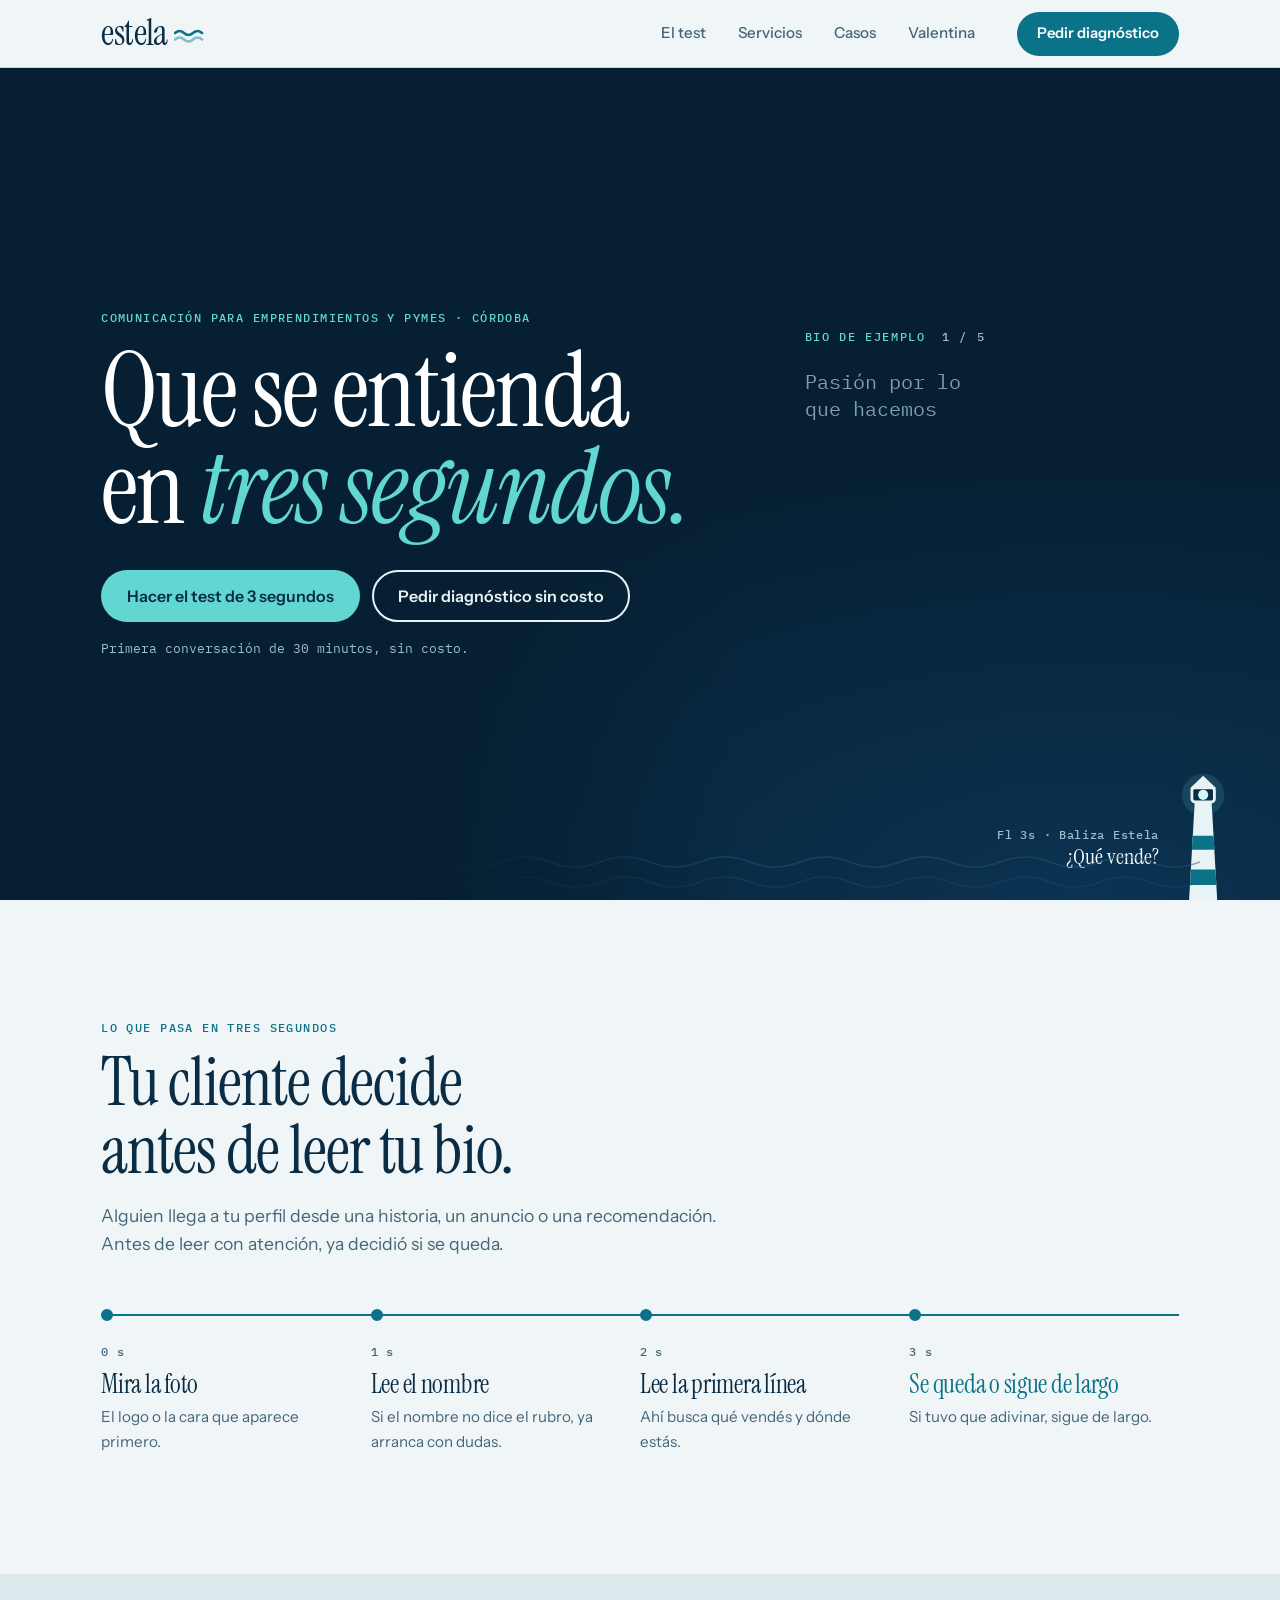
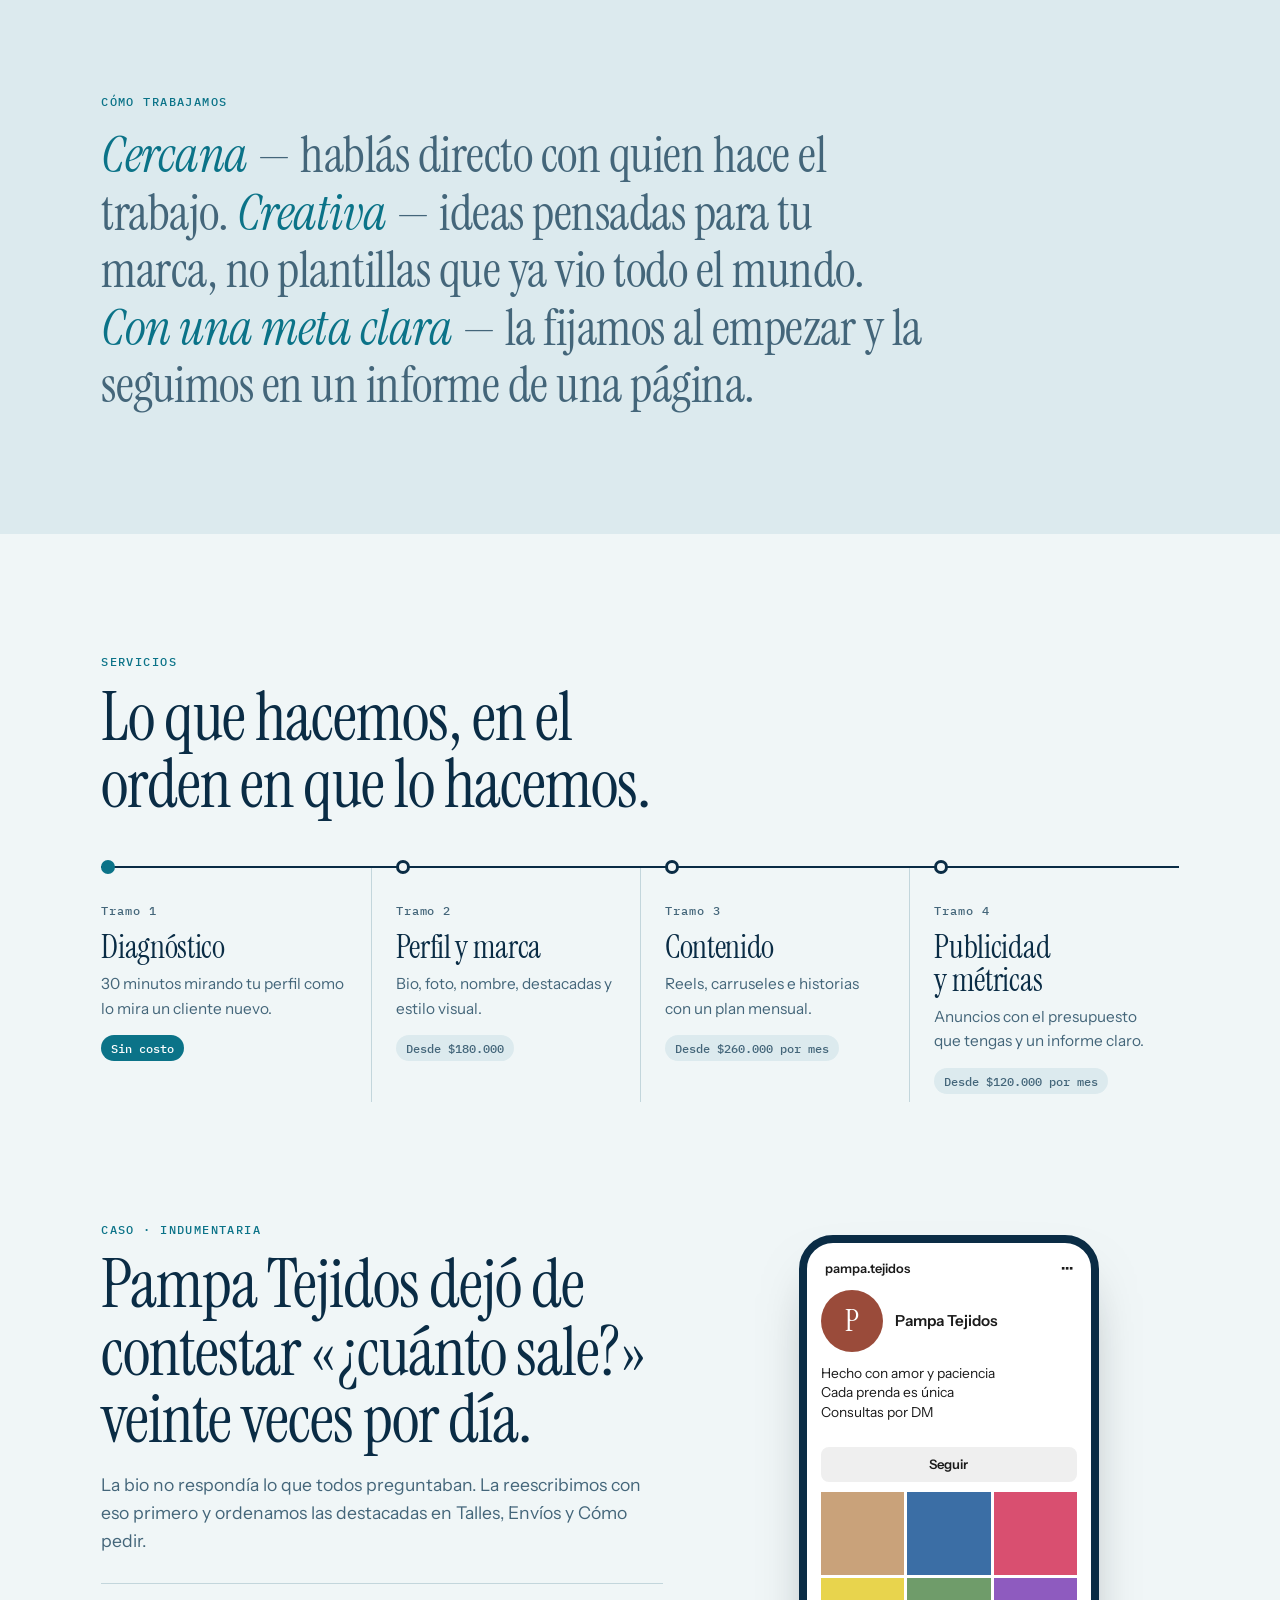
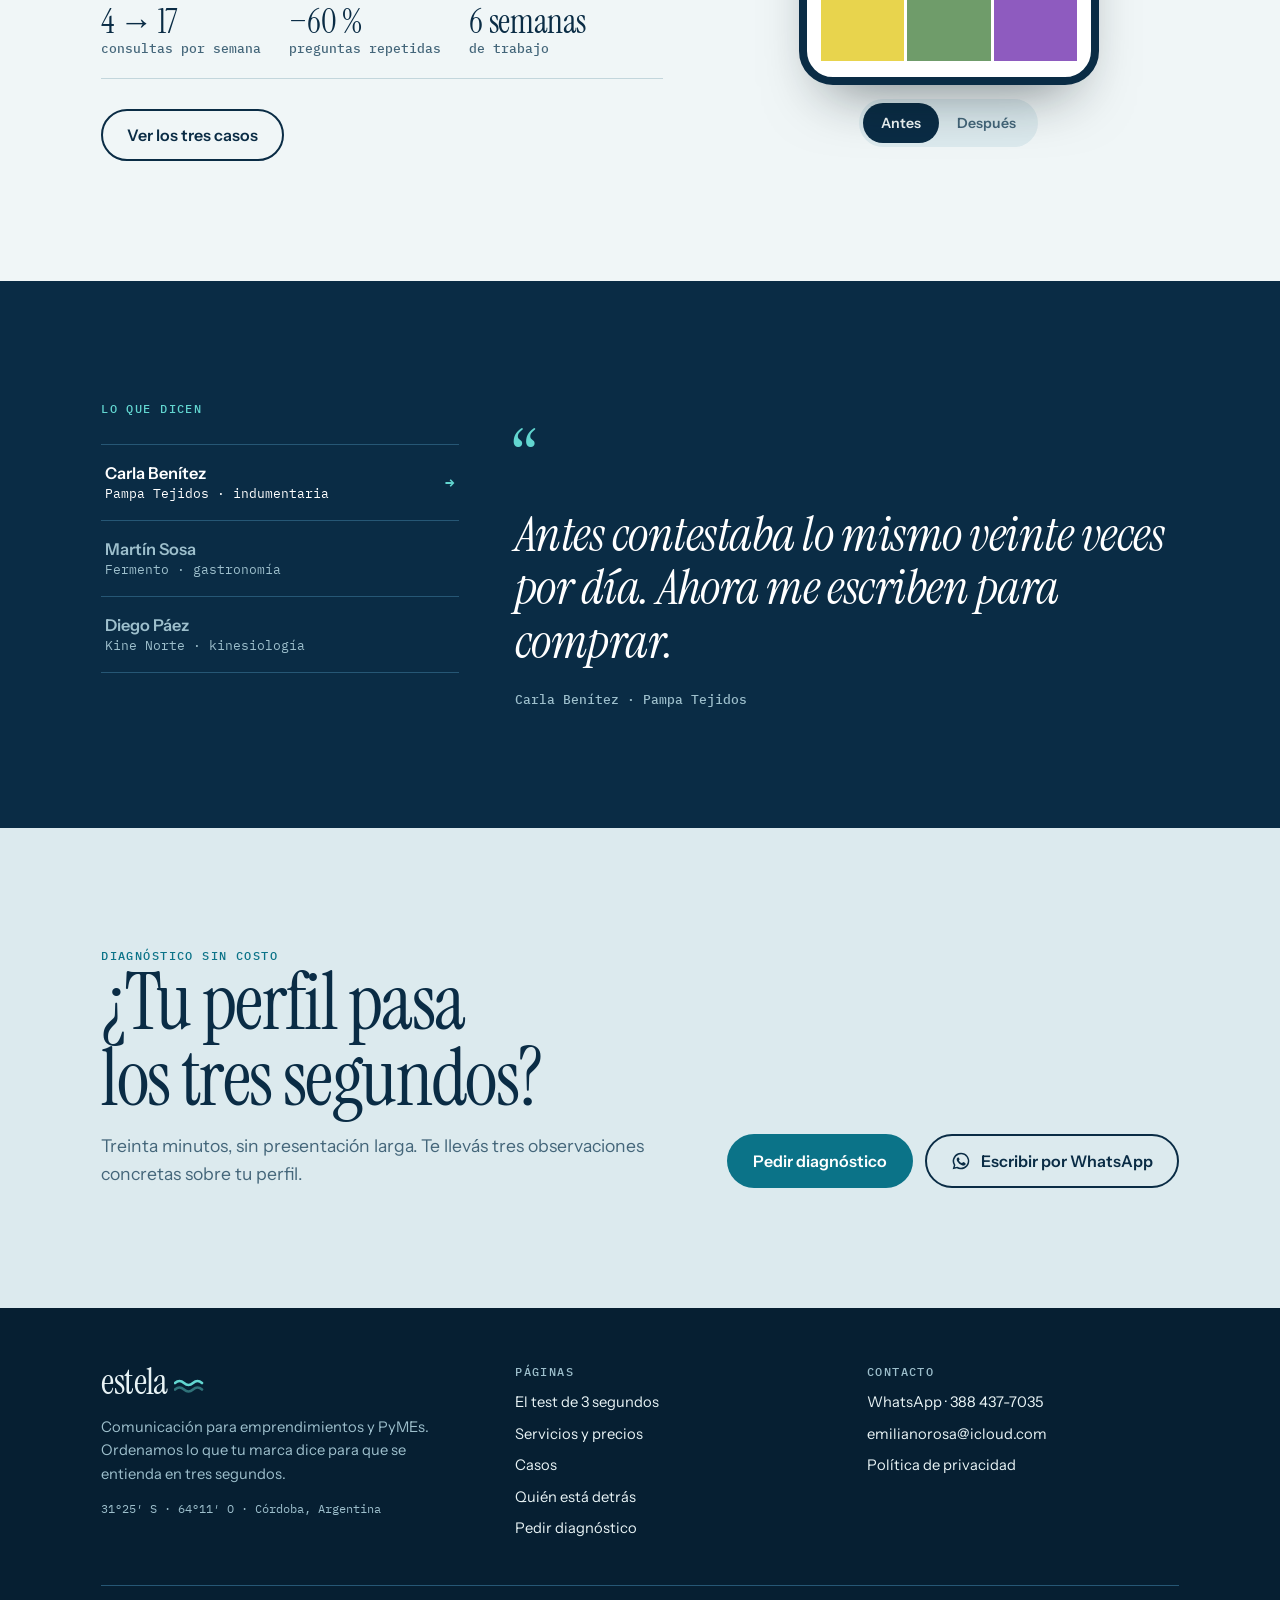
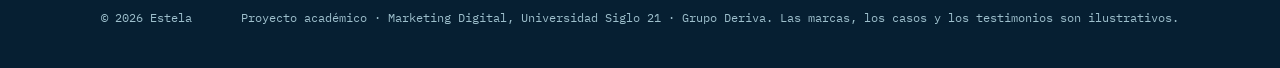
==== index.html @ 23acfde8 "Sitio de Estela: comunicación para emprendimientos y PyMEs Siete páginas (inicio, test de 3 segundos" ====
<!doctype html>
<html lang="es-AR">
<head>
<meta charset="utf-8">
<meta name="viewport" content="width=device-width,initial-scale=1,viewport-fit=cover">
<title>Estela · Que se entienda en tres segundos</title>
<meta name="description" content="Agencia de comunicación para emprendimientos y PyMEs. Ordenamos lo que tu marca dice para que se entienda rápido. Diagnóstico de 30 minutos sin costo.">
<meta name="robots" content="noindex">
<meta name="theme-color" content="#0A2C45">
<meta property="og:type" content="website">
<meta property="og:locale" content="es_AR">
<meta property="og:site_name" content="Estela">
<meta property="og:title" content="Estela · Que se entienda en tres segundos">
<meta property="og:description" content="Agencia de comunicación para emprendimientos y PyMEs. Ordenamos lo que tu marca dice para que se entienda rápido. Diagnóstico de 30 minutos sin costo.">
<link rel="icon" href="favicon.svg" type="image/svg+xml">
<link rel="preconnect" href="https://fonts.googleapis.com">
<link rel="preconnect" href="https://fonts.gstatic.com" crossorigin>
<link rel="stylesheet" href="https://fonts.googleapis.com/css2?family=Instrument+Sans:wght@400;500;600;700&family=Instrument+Serif:ital@0;1&family=IBM+Plex+Mono:wght@400;500&display=swap">
<link rel="stylesheet" href="css/estela.css">
</head>
<body>
<a class="saltar" href="#principal">Saltar al contenido</a>
<header class="cab">
  <div class="ancho">
    <a class="logo" href="index.html" aria-label="Estela, inicio">estela<svg width="30" height="14" viewBox="0 0 30 14" aria-hidden="true"><path d="M1 4 Q5.5 0 10 4 T19 4 T28 4" fill="none" stroke="#0B7388" stroke-width="2.6" stroke-linecap="round"/><path d="M1 10.5 Q5.5 6.5 10 10.5 T19 10.5 T28 10.5" fill="none" stroke="#0B7388" stroke-width="2.6" stroke-linecap="round" opacity=".45"/></svg></a>
    <nav class="nav" aria-label="Principal"><a href="test.html">El test</a><a href="servicios.html">Servicios</a><a href="casos.html">Casos</a><a href="valentina.html">Valentina</a></nav>
    <a class="btn btn-primario chico" href="contacto.html" data-origen="Botón de la cabecera">Pedir diagnóstico</a>
    <button class="menu-btn" type="button" aria-expanded="false" aria-controls="menu-movil">Menú</button>
  </div>
  <nav id="menu-movil" class="menu-movil" aria-label="Menú" hidden>
    <a href="index.html" aria-current="page">Inicio</a>
    <a href="test.html">El test</a>
    <a href="servicios.html">Servicios</a>
    <a href="casos.html">Casos</a>
    <a href="valentina.html">Valentina</a>
    <a class="btn btn-primario" href="contacto.html" data-origen="Menú del teléfono">Pedir diagnóstico</a>
  </nav>
</header>

<main id="principal">
<section class="faro oscuro" aria-labelledby="titulo-faro">
  <div class="ancho">
    <div class="faro-txt">
      <p class="ceja">Comunicación para emprendimientos y PyMEs · <span data-dato="ciudad">Córdoba</span></p>
      <h1 id="titulo-faro">Que se entienda en <em class="ola">tres segundos.</em></h1>
      <div class="acciones">
        <a class="btn btn-primario" href="test.html">Hacer el test de 3 segundos</a>
        <a class="btn btn-borde" href="contacto.html" data-origen="Portada">Pedir diagnóstico sin costo</a>
      </div>
      <p class="chica">Primera conversación de 30 minutos, sin costo.</p>
    </div>
  </div>
  <!-- una bio por vez: la luz de la baliza la cruza en 3 segundos y la deja clara -->
  <div class="mar-frases" aria-hidden="true">
    <p class="muestra-ceja">Bio de ejemplo <span class="muestra-n">1 / 5</span></p>
    <div class="capa vagas"><p class="frase">Pasión por lo que hacemos</p></div>
    <div class="capa claras"><p class="frase">Tortas por encargo, con 48&nbsp;h de aviso</p></div>
    <div class="capa haz"></div>
    <svg class="torre" viewBox="0 0 40 104">
      <circle cx="20" cy="29" r="15" fill="#62D6D0" opacity=".14"/>
      <path d="M10 104 L14 34 L26 34 L30 104 Z" fill="#E8F3F5"/>
      <path d="M11.3 82 L28.7 82 L29.4 93 L10.6 93 Z" fill="#0B7388"/>
      <path d="M12.6 58 L27.4 58 L28 68 L12 68 Z" fill="#0B7388"/>
      <rect x="12" y="24" width="16" height="10" rx="2" fill="#0A2C45" stroke="#E8F3F5" stroke-width="2"/>
      <circle class="lampara" cx="20" cy="29" r="3.6" fill="#CDF8F5"/>
      <path d="M10.5 24.5 L20 15.5 L29.5 24.5 Z" fill="#E8F3F5"/>
    </svg>
    <p class="lectura">Fl 3s · Baliza Estela<b>¿Qué venden?</b></p>
  </div>
  <svg class="olas-pie" viewBox="0 0 1200 60" preserveAspectRatio="none" aria-hidden="true">
    <path d="M0 22 Q25 12 50 22 T100 22 T150 22 T200 22 T250 22 T300 22 T350 22 T400 22 T450 22 T500 22 T550 22 T600 22 T650 22 T700 22 T750 22 T800 22 T850 22 T900 22 T950 22 T1000 22 T1050 22 T1100 22 T1150 22 T1200 22" fill="none" stroke="#265775" stroke-width="1.5" vector-effect="non-scaling-stroke"/>
    <path d="M0 42 Q25 32 50 42 T100 42 T150 42 T200 42 T250 42 T300 42 T350 42 T400 42 T450 42 T500 42 T550 42 T600 42 T650 42 T700 42 T750 42 T800 42 T850 42 T900 42 T950 42 T1000 42 T1050 42 T1100 42 T1150 42 T1200 42" fill="none" stroke="#265775" stroke-width="1.5" opacity=".6" vector-effect="non-scaling-stroke"/>
  </svg>
</section>

<section class="seccion" id="tres-segundos">
  <div class="ancho">
    <p class="ceja">Lo que pasa en tres segundos</p>
    <h2 class="titulo">Tu cliente decide antes de leer tu bio.</h2>
    <p class="intro">Alguien llega a tu perfil desde una historia, un anuncio o una recomendación. Antes de leer con atención, ya decidió si se queda.</p>
    <div class="regla aparece">
      <div class="regla-linea"><i></i></div>
      <ol class="regla-pasos">
        <li class="paso" style="--i:0"><span class="seg">0 s</span><h3>Mira la foto</h3><p>El logo o la cara que aparece primero.</p></li>
        <li class="paso" style="--i:1"><span class="seg">1 s</span><h3>Lee el nombre</h3><p>Si el nombre no dice el rubro, ya arranca con dudas.</p></li>
        <li class="paso" style="--i:2"><span class="seg">2 s</span><h3>Lee la primera línea</h3><p>Ahí busca qué vendés y dónde estás.</p></li>
        <li class="paso" style="--i:3"><span class="seg">3 s</span><h3>Se queda o sigue de largo</h3><p>Si tuvo que adivinar, sigue de largo.</p></li>
      </ol>
    </div>
  </div>
</section>

<section class="seccion" style="background:var(--espuma-2)">
  <div class="ancho">
    <p class="ceja">Cómo trabajamos</p>
    <p class="declaracion aparece" style="margin-top:18px"><strong>Cercana</strong> <span>— hablás directo con quien hace el trabajo.</span>
      <strong>Creativa</strong> <span>— ideas pensadas para tu marca, no plantillas que ya vio todo el mundo.</span>
      <strong>Con una meta clara</strong> <span>— la fijamos al empezar y la seguimos en un informe de una página.</span></p>
  </div>
</section>

<section class="seccion">
  <div class="ancho">
    <p class="ceja">Servicios</p>
    <h2 class="titulo">Lo que hacemos, en el orden en que lo hacemos.</h2>
    <div class="recorrido aparece">
      <a class="tramo" href="servicios.html#diagnostico"><span class="boya"></span><span class="nro">Tramo 1</span><h3>Diagnóstico</h3><p>30 minutos mirando tu perfil como lo mira un cliente nuevo.</p><span class="dato">Sin costo</span></a>
      <a class="tramo" href="servicios.html#perfil"><span class="boya"></span><span class="nro">Tramo 2</span><h3>Perfil y marca</h3><p>Bio, foto, nombre, destacadas y estilo visual.</p><span class="dato">Desde <span data-precio="perfil">$180.000</span></span></a>
      <a class="tramo" href="servicios.html#plan"><span class="boya"></span><span class="nro">Tramo 3</span><h3>Contenido</h3><p>Reels, carruseles e historias con un plan mensual.</p><span class="dato">Desde <span data-precio="contenido">$260.000</span> por mes</span></a>
      <a class="tramo" href="servicios.html#publicidad"><span class="boya"></span><span class="nro">Tramo 4</span><h3>Publicidad y métricas</h3><p>Anuncios con el presupuesto que tengas y un informe claro.</p><span class="dato">Desde <span data-precio="publicidad">$120.000</span> por mes</span></a>
    </div>
  </div>
</section>

<section class="seccion" style="padding-top:0">
  <div class="ancho destacado">
    <div class="aparece">
      <p class="ceja">Caso · Indumentaria</p>
      <h2 class="titulo">Pampa Tejidos dejó de contestar «¿cuánto sale?» veinte veces por día.</h2>
      <p class="intro">La bio no respondía lo que todos preguntaban. La reescribimos con eso primero y ordenamos las destacadas en Talles, Envíos y Cómo pedir.</p>
      <div class="cifra"><div><b>4 → 17</b>consultas por semana</div><div><b>−60 %</b>preguntas repetidas</div><div><b>6 semanas</b>de trabajo</div></div>
      <a class="btn btn-borde" href="casos.html">Ver los tres casos</a>
    </div>
    <div class="escenario">
      <div class="telefono" data-perfil="pampa" data-vista="antes"></div>
      <div class="llaves" role="group" aria-label="Ver el perfil de Pampa Tejidos"><button type="button" data-ver="antes">Antes</button><button type="button" data-ver="despues">Después</button></div>
    </div>
  </div>
</section>

<section class="seccion oscuro">
  <div class="ancho">
    <p class="ceja">Lo que dicen</p>
    <div class="voces" style="margin-top:28px">
      <div class="voces-lista" role="group" aria-label="Elegí un testimonio">
        <button type="button" aria-pressed="true" data-cita="Antes contestaba lo mismo veinte veces por día. Ahora me escriben para comprar." data-autor="Carla Benítez · Pampa Tejidos"><span>Carla Benítez<small>Pampa Tejidos · indumentaria</small></span></button>
        <button type="button" aria-pressed="false" data-cita="Valentina nos dijo qué no hacer, y eso nos ahorró plata. El local nuevo arrancó con fila." data-autor="Martín Sosa · Fermento Panadería"><span>Martín Sosa<small>Fermento · gastronomía</small></span></button>
        <button type="button" aria-pressed="false" data-cita="Por primera vez sabemos qué vamos a publicar el mes que viene." data-autor="Diego Páez · Kine Norte"><span>Diego Páez<small>Kine Norte · kinesiología</small></span></button>
      </div>
      <figure class="cita" aria-live="polite">
        <blockquote>Antes contestaba lo mismo veinte veces por día. Ahora me escriben para comprar.</blockquote>
        <figcaption>Carla Benítez · Pampa Tejidos</figcaption>
      </figure>
    </div>
  </div>
</section>

<section class="seccion" style="background:var(--espuma-2)">
  <div class="ancho llamado">
    <div>
      <p class="ceja">Diagnóstico sin costo</p>
      <h2>¿Tu perfil pasa los tres segundos?</h2>
      <p class="intro" style="margin-top:16px">Treinta minutos, sin presentación larga. Te llevás tres observaciones concretas sobre tu perfil.</p>
    </div>
    <div class="acciones">
      <a class="btn btn-primario" href="contacto.html" data-origen="Llamado final de la portada">Pedir diagnóstico</a>
      <a class="btn btn-borde" data-wa="Hola Estela, vi la web y quiero hacer una consulta." href="contacto.html"><svg viewBox="0 0 24 24" aria-hidden="true"><path fill="currentColor" d="M12 2a10 10 0 0 0-8.6 15.1L2 22l5-1.3A10 10 0 1 0 12 2Zm0 18.2a8.2 8.2 0 0 1-4.2-1.2l-.3-.2-3 .8.8-2.9-.2-.3A8.2 8.2 0 1 1 12 20.2Zm4.5-6.1c-.2-.1-1.5-.7-1.7-.8s-.4-.1-.6.1-.7.8-.8 1-.3.2-.5.1a6.7 6.7 0 0 1-3.3-2.9c-.3-.4.3-.4.7-1.3.1-.2 0-.3 0-.4l-.8-1.8c-.2-.5-.4-.4-.6-.4h-.5a1 1 0 0 0-.7.3 3 3 0 0 0-.9 2.2 5.1 5.1 0 0 0 1.1 2.7 11.7 11.7 0 0 0 4.5 4c1.7.7 2.3.8 3.2.6a2.7 2.7 0 0 0 1.8-1.3 2.2 2.2 0 0 0 .2-1.3c-.1-.1-.2-.2-.5-.3Z"/></svg>Escribir por WhatsApp</a>
    </div>
  </div>
</section>
</main>
<footer class="pie">
  <div class="ancho">
    <div class="pie-grilla">
      <div>
        <a class="logo" href="index.html" aria-label="Estela, inicio">estela<svg width="30" height="14" viewBox="0 0 30 14" aria-hidden="true"><path d="M1 4 Q5.5 0 10 4 T19 4 T28 4" fill="none" stroke="#62D6D0" stroke-width="2.6" stroke-linecap="round"/><path d="M1 10.5 Q5.5 6.5 10 10.5 T19 10.5 T28 10.5" fill="none" stroke="#62D6D0" stroke-width="2.6" stroke-linecap="round" opacity=".45"/></svg></a>
        <p style="margin-top:14px;max-width:36ch">Comunicación para emprendimientos y PyMEs. Ordenamos lo que tu marca dice para que se entienda en tres segundos.</p>
        <p class="coord">31°25′ S · 64°11′ O · <span data-dato="ciudad">Córdoba</span>, Argentina</p>
      </div>
      <div>
        <h2>Páginas</h2>
        <ul>
          <li><a href="test.html">El test de 3 segundos</a></li>
          <li><a href="servicios.html">Servicios y precios</a></li>
          <li><a href="casos.html">Casos</a></li>
          <li><a href="valentina.html">Quién está detrás</a></li>
          <li><a href="contacto.html">Pedir diagnóstico</a></li>
        </ul>
      </div>
      <div>
        <h2>Contacto</h2>
        <ul>
          <li><a data-wa href="contacto.html">WhatsApp · <span data-dato="wa-num">388 437-7035</span></a></li>
          <li><a data-mail href="contacto.html" data-dato="mail-txt">Mail</a></li>
          <li><a data-ig href="#">Instagram</a></li>
          <li><a href="privacidad.html">Política de privacidad</a></li>
        </ul>
      </div>
    </div>
    <div class="nota"><span>© <span data-anio>2026</span> Estela</span><span>Proyecto académico · Marketing Digital, Universidad Siglo 21 · Grupo Deriva. Las marcas, los casos y los testimonios son ilustrativos.</span></div>
  </div>
</footer>
<script src="js/datos.js"></script>
<script src="js/estela.js"></script>
</body>
</html>
---- css/estela.css ----
/* Estela · comunicación para emprendimientos y PyMEs
   Carta náutica de noche: el acento es la luz de la baliza.
   El acento cambia según el fondo con --baliza (se redefine en .oscuro). */
:root{
  --mar:#0A2C45; --mar-2:#103F5E; --mar-3:#061F32;
  --espuma:#F0F6F7; --espuma-2:#DCEAEE;
  --baliza:#0B7388; --baliza-hover:#095D6F; --on-baliza:#FFFFFF;
  --tinta:#0A2C45; --tinta-suave:#44667A;
  --sobre-mar:#E8F3F5; --sobre-mar-suave:#9DBFCC;
  --linea:#C3D6DC; --linea-mar:#265775; --ok:#1F7A52;
  --luz:#62D6D0;
  --display:"Instrument Serif",Georgia,"Times New Roman",serif;
  --cuerpo:"Instrument Sans",system-ui,-apple-system,"Segoe UI",sans-serif;
  --mono:"IBM Plex Mono",ui-monospace,Menlo,monospace;
  --ease:cubic-bezier(.2,.7,.2,1);
  --cab:68px;
  color-scheme:light;
}
.oscuro{--baliza:#62D6D0;--baliza-hover:#8CE6E1;--on-baliza:#0A2C45;background:var(--mar);color:var(--sobre-mar)}
.hondo{background:var(--mar-3)}

*,*::before,*::after{box-sizing:border-box}
html{scroll-behavior:smooth;-webkit-text-size-adjust:100%;font-synthesis:none}
body{margin:0;background:var(--espuma);color:var(--tinta);font:400 17px/1.6 var(--cuerpo);-webkit-font-smoothing:antialiased}
h1,h2,h3,h4{font-family:var(--display);font-weight:400;margin:0;letter-spacing:-.01em;text-wrap:balance}
p{margin:0}
a{color:inherit}
img,svg{display:block;max-width:100%}
:focus-visible{outline:3px solid var(--baliza);outline-offset:3px;border-radius:6px}
.ancho{width:100%;max-width:1180px;margin-inline:auto;padding-inline:max(20px,4vw)}
.sr{position:absolute;width:1px;height:1px;overflow:hidden;clip:rect(0 0 0 0);white-space:nowrap}

/* navegación entre páginas: la cabecera queda quieta y el contenido cambia suave */
@view-transition{navigation:auto}
::view-transition-old(root),::view-transition-new(root){animation-duration:.32s}

/* etiquetas y botones */
.ceja{font:500 .74rem/1.3 var(--mono);letter-spacing:.12em;text-transform:uppercase;color:var(--baliza)}
.btn{display:inline-flex;align-items:center;justify-content:center;gap:10px;min-height:52px;padding:15px 24px;border-radius:999px;
  border:2px solid transparent;font:600 1rem/1 var(--cuerpo);text-decoration:none;cursor:pointer;transition:background .18s,color .18s,transform .18s var(--ease)}
.btn:active{transform:translateY(1px)}
.btn-primario{background:var(--baliza);color:var(--on-baliza)}
.btn-primario:hover{background:var(--baliza-hover)}
.btn-borde{border-color:currentColor;background:transparent;color:inherit}
.btn-borde:hover{background:var(--tinta);border-color:var(--tinta);color:var(--espuma)}
.oscuro .btn-borde:hover{background:var(--sobre-mar);border-color:var(--sobre-mar);color:var(--mar)}
.btn.chico{min-height:44px;padding:11px 18px;font-size:.92rem}
.btn svg{width:20px;height:20px;flex:none}
.enlace{font-weight:600;text-decoration:underline;text-decoration-thickness:2px;text-underline-offset:4px;text-decoration-color:var(--baliza)}
.enlace:hover{color:var(--baliza)}

/* la idea clave va en cursiva, con el color de la luz */
.ola{font-style:italic;color:var(--baliza);white-space:nowrap}

/* ---------- cabecera ---------- */
.cab{position:sticky;top:0;z-index:50;height:var(--cab);background:rgba(240,246,247,.92);backdrop-filter:blur(10px);-webkit-backdrop-filter:blur(10px);
  border-bottom:1px solid var(--linea);view-transition-name:cabecera}
.cab .ancho{height:100%;display:flex;align-items:center;gap:28px}
.logo{display:inline-flex;align-items:center;gap:6px;font:400 2.3rem/1 var(--display);letter-spacing:-.015em;text-decoration:none;color:var(--tinta)}
.logo svg{margin-top:6px}
.nav{display:flex;gap:4px;margin-left:auto}
.nav a{padding:10px 14px;border-radius:999px;font-weight:500;font-size:.95rem;text-decoration:none;color:var(--tinta-suave);transition:color .15s,background .15s}
.nav a:hover{color:var(--tinta);background:var(--espuma-2)}
.nav a[aria-current="page"]{color:var(--tinta);background:var(--espuma-2)}
.menu-btn{display:none;margin-left:auto;min-height:44px;padding:0 16px;border:1.5px solid var(--tinta);border-radius:999px;background:transparent;
  font:600 .9rem var(--cuerpo);color:var(--tinta);cursor:pointer}
.menu-movil{position:absolute;left:0;right:0;top:var(--cab);background:var(--espuma);border-bottom:1px solid var(--linea);padding:10px max(20px,4vw) 22px;
  box-shadow:0 20px 30px -20px rgba(6,31,50,.35)}
.menu-movil[hidden]{display:none}
.menu-movil a:not(.btn){display:block;padding:14px 4px;border-bottom:1px solid var(--linea);font:400 1.85rem var(--display);letter-spacing:-.01em;text-decoration:none}
.menu-movil a[aria-current="page"]{color:var(--baliza)}
.saltar{position:absolute;left:12px;top:-80px;z-index:100;background:var(--mar);color:#fff;padding:12px 16px;border-radius:10px;text-decoration:none;font-weight:600}
.saltar:focus{top:12px}
.menu-movil .btn{margin-top:18px;width:100%}
@media (max-width:900px){
  .nav,.cab .ancho > .btn{display:none}
  .menu-btn{display:inline-flex;align-items:center}
}

/* ---------- portada: el faro ---------- */
.faro{position:relative;min-height:calc(100svh - var(--cab));display:flex;flex-direction:column;justify-content:center;overflow:hidden;
  background:radial-gradient(120% 90% at 85% 100%,#0B3352 0%,var(--mar-3) 60%)}
.faro::before{content:"";position:absolute;inset:0;z-index:2;pointer-events:none;
  background:linear-gradient(90deg,var(--mar-3) 0%,rgba(6,31,50,.92) 34%,rgba(6,31,50,0) 58%)}
.faro .ancho{position:relative;z-index:3;padding-block:64px}
.faro-txt{max-width:640px}
.faro h1{font:400 clamp(3.5rem,8.2vw,7.6rem)/.92 var(--display);letter-spacing:-.02em;margin:18px 0 26px;color:#fff}
.faro .bajada{font-size:1.18rem;line-height:1.55;max-width:38ch;color:var(--sobre-mar-suave)}
.faro .acciones{display:flex;flex-wrap:wrap;gap:12px;margin-top:34px}
.faro .chica{margin-top:18px;font:400 .8rem/1.4 var(--mono);color:var(--sobre-mar-suave)}

.mar-frases{position:absolute;z-index:1;right:0;top:0;bottom:0;width:64%;--ox:calc(100% - 64px);--oy:calc(100% - 75px);--ac:0deg;--av:0deg}
.capa{position:absolute;inset:0}
/* una sola bio por vez, grande: vaga en mono, clara en la tipografía de la marca */
.mar-frases{--px:42%;--py:36%}
.frase{position:absolute;left:var(--px);top:var(--py);margin:0}
.vagas .frase{max-width:15ch;font:400 clamp(1.05rem,1.55vw,1.45rem)/1.4 var(--mono);color:var(--sobre-mar-suave);opacity:.8}
.claras .frase{max-width:12ch;font:400 clamp(2.2rem,3.7vw,3.7rem)/1 var(--display);letter-spacing:-.01em;color:#fff}
.muestra-ceja{position:absolute;z-index:2;left:var(--px);top:calc(var(--py) - 2.4rem);margin:0;font:500 .72rem var(--mono);letter-spacing:.14em;text-transform:uppercase;color:var(--luz)}
.muestra-n{margin-left:.7em;color:var(--sobre-mar-suave)}
/* lo que la luz ya barrió se ve claro; lo que falta barrer sigue vago */
.claras{-webkit-mask:conic-gradient(from 270deg at var(--ox) var(--oy),#000 calc(var(--ac) - 1deg),transparent var(--ac));
  mask:conic-gradient(from 270deg at var(--ox) var(--oy),#000 calc(var(--ac) - 1deg),transparent var(--ac));transition:opacity .7s}
.vagas{-webkit-mask:conic-gradient(from 270deg at var(--ox) var(--oy),transparent calc(var(--av) - 1deg),#000 calc(var(--av) + 4deg));
  mask:conic-gradient(from 270deg at var(--ox) var(--oy),transparent calc(var(--av) - 1deg),#000 calc(var(--av) + 4deg));transition:opacity .7s}
.haz{background:conic-gradient(from 270deg at var(--ox) var(--oy),transparent calc(var(--ac) - 22deg),rgba(98,214,208,.10) calc(var(--ac) - 6deg),
  rgba(205,248,245,.30) var(--ac),transparent calc(var(--ac) + .6deg));opacity:var(--haz,0);transition:opacity .5s}
.torre{position:absolute;right:max(40px,6%);bottom:0;width:clamp(48px,4.4vw,78px);height:auto;overflow:visible}
.torre .lampara{transform-box:fill-box;transform-origin:center}
.faro.encendido .torre .lampara{animation:destello 3s steps(1) infinite}
@keyframes destello{0%,8%{opacity:1}9%,100%{opacity:.45}}
.lectura{position:absolute;right:calc(max(40px,6%) + clamp(64px,5.6vw,100px));bottom:30px;text-align:right;font:500 .74rem/1.5 var(--mono);letter-spacing:.06em;color:var(--sobre-mar-suave)}
.lectura b{display:block;font:400 1.4rem/1.15 var(--display);letter-spacing:0;color:#fff;text-transform:none}
.olas-pie{position:absolute;left:0;right:0;bottom:0;height:60px;z-index:1;opacity:.5}

@media (max-width:900px){
  .faro{min-height:0;justify-content:flex-start}
  .faro::before{display:none}
  .faro .ancho{padding-block:44px 8px}
  .mar-frases{position:relative;width:100%;flex:none}
  .mar-frases{--px:6%;--py:20%;height:320px}
  .claras .frase{max-width:11ch;font-size:1.8rem}
  .vagas .frase{font-size:1rem}
  .torre{right:18px;width:46px}
  .mar-frases{--ox:calc(100% - 38px)}
  .lectura{right:76px;bottom:20px}
}

/* ---------- regla de los tres segundos ---------- */
.seccion{padding-block:clamp(72px,10vw,120px)}
.titulo{font:400 clamp(2.5rem,5.4vw,4.2rem)/1 var(--display);letter-spacing:-.015em;margin:14px 0 18px;max-width:20ch}
.intro{font-size:1.1rem;color:var(--tinta-suave);max-width:52ch}
.oscuro .intro{color:var(--sobre-mar-suave)}
.regla{margin-top:56px;position:relative;--avance:0}
.regla-linea{position:relative;height:2px;background:var(--linea)}
.regla-linea i{position:absolute;inset:0;background:var(--baliza);transform-origin:0 50%;transform:scaleX(0)}
.regla.corre .regla-linea i{transform:scaleX(1);transition:transform 3s linear}
.regla-pasos{list-style:none;padding:0;margin-bottom:0;display:grid;grid-template-columns:repeat(4,1fr);margin-top:-7px}
.paso{position:relative;padding-right:18px}
.paso::before{content:"";display:block;width:12px;height:12px;border-radius:50%;background:var(--espuma);border:2px solid var(--linea);margin-bottom:16px;transition:background .2s,border-color .2s}
.regla.corre .paso::before{animation:prende .2s forwards;animation-delay:calc(var(--i) * 1s)}
@keyframes prende{to{background:var(--baliza);border-color:var(--baliza)}}
.paso .seg{font:500 .78rem var(--mono);color:var(--tinta-suave);letter-spacing:.06em}
.paso h3{font:400 1.65rem/1.1 var(--display);margin:6px 0 6px}
.paso p{font-size:.95rem;color:var(--tinta-suave)}
.paso:last-child h3{color:var(--baliza)}
@media (max-width:760px){
  .regla-linea{display:none}
  .regla-pasos{grid-template-columns:1fr;gap:22px;margin-top:0;border-left:2px solid var(--linea);padding-left:22px}
  .paso::before{position:absolute;left:-30px;top:4px;margin:0}
}

/* ---------- declaración (cercana · creativa · meta clara) ---------- */
.declaracion{font:400 clamp(2rem,3.9vw,3.2rem)/1.15 var(--display);letter-spacing:-.01em;max-width:36ch}
.declaracion span{color:var(--tinta-suave)}
.declaracion strong{font-weight:400;font-style:italic;color:var(--baliza)}

/* ---------- recorrido (servicios en orden) ---------- */
.recorrido{display:grid;grid-template-columns:repeat(4,1fr);gap:0;margin-top:48px;border-top:2px solid var(--tinta)}
.tramo{position:relative;padding:28px 24px 8px 0;text-decoration:none;color:inherit;display:block}
.tramo + .tramo{padding-left:24px;border-left:1px solid var(--linea)}
.tramo .boya{position:absolute;top:-8px;left:0;width:14px;height:14px;border-radius:50%;background:var(--espuma);border:3px solid var(--tinta)}
.tramo + .tramo .boya{left:24px}
.tramo:first-child .boya{background:var(--baliza);border-color:var(--baliza)}
.tramo .nro{font:500 .76rem var(--mono);color:var(--tinta-suave);letter-spacing:.08em}
.tramo h3{font:400 2rem/1.02 var(--display);margin:8px 0 8px}
.tramo p{color:var(--tinta-suave);font-size:.96rem}
.tramo .dato{display:inline-block;margin-top:14px;font:500 .78rem var(--mono);padding:5px 10px;border-radius:99px;background:var(--espuma-2);color:var(--tinta-suave)}
.tramo:first-child .dato{background:var(--baliza);color:#fff}
a.tramo:hover h3{color:var(--baliza)}
@media (max-width:900px){
  .recorrido{grid-template-columns:1fr;border-top:0;border-left:2px solid var(--tinta);margin-left:6px}
  .tramo,.tramo + .tramo{padding:0 0 30px 26px;border-left:0}
  .tramo .boya,.tramo + .tramo .boya{left:-8px;top:4px}
}

/* ---------- teléfono con perfil ---------- */
.telefono{position:relative;width:min(300px,100%);background:#fff;color:#1b1b1b;border-radius:34px;padding:14px 14px 16px;border:8px solid var(--mar);
  box-shadow:0 30px 60px -28px rgba(7,20,25,.55);overflow:hidden;font-family:var(--cuerpo)}
.oscuro .telefono{border-color:#02121F}
.telefono .barra{display:flex;justify-content:space-between;font-size:.8rem;font-weight:600;padding:2px 4px 10px}
.telefono .cab-perfil{display:flex;align-items:center;gap:12px}
.telefono .avatar{width:62px;height:62px;border-radius:50%;display:grid;place-items:center;font:400 1.9rem var(--display);color:#fff;flex:none}
.telefono .nombre{font-weight:600;font-size:.95rem;line-height:1.25}
.telefono .bio{font-size:.86rem;line-height:1.42;margin:12px 0 10px;min-height:5.3em}
.telefono .seguir{background:#EFEFEF;border-radius:8px;text-align:center;font-size:.82rem;font-weight:600;padding:7px;margin-bottom:10px}
.telefono .grilla{display:grid;grid-template-columns:repeat(3,1fr);gap:3px}
.telefono .grilla i{aspect-ratio:1;display:block}
.telefono .contenido{transition:filter .4s}
.telefono.tapado .contenido{filter:blur(14px) saturate(.5)}
.telefono .velo{position:absolute;inset:0;display:grid;place-items:center;text-align:center;padding:24px;background:rgba(10,44,69,.82);color:var(--sobre-mar);
  font:400 1.75rem/1.1 var(--display)}
.telefono .velo[hidden]{display:none}
.anillo{position:absolute;top:12px;right:12px;width:56px;height:56px;z-index:5;background:var(--mar);border-radius:50%;display:grid;place-items:center}
.anillo[hidden]{display:none}
.anillo svg{position:absolute;inset:0;transform:rotate(-90deg)}
.anillo circle{fill:none;stroke-width:3.5}
.anillo .pista{stroke:#1F5473}
.anillo .arco{stroke:var(--luz);stroke-linecap:round;stroke-dasharray:119.38;stroke-dashoffset:0}
.anillo b{position:relative;font:500 1.35rem var(--mono);color:var(--sobre-mar)}
.llaves{display:inline-flex;background:var(--espuma-2);border-radius:999px;padding:4px}
.oscuro .llaves{background:var(--mar-2)}
.llaves button{font:600 .88rem var(--cuerpo);border:0;background:transparent;color:var(--tinta-suave);padding:9px 18px;border-radius:999px;cursor:pointer;min-height:40px}
.oscuro .llaves button{color:var(--sobre-mar-suave)}
.llaves button[aria-pressed="true"]{background:var(--mar);color:var(--espuma)}
.oscuro .llaves button[aria-pressed="true"]{background:var(--sobre-mar);color:var(--mar)}

/* ---------- caso destacado ---------- */
.destacado{display:grid;grid-template-columns:minmax(0,1.1fr) minmax(0,.9fr);gap:56px;align-items:center}
.destacado .escenario{display:flex;flex-direction:column;align-items:center;gap:14px}
.cifra{display:flex;flex-wrap:wrap;gap:10px 28px;margin:28px 0 30px;padding:20px 0;border-block:1px solid var(--linea)}
.oscuro .cifra{border-color:var(--linea-mar)}
.cifra div{font:500 .8rem/1.4 var(--mono);color:var(--tinta-suave)}
.oscuro .cifra div{color:var(--sobre-mar-suave)}
.cifra b{display:block;font:400 2.1rem/1.05 var(--display);letter-spacing:-.01em;color:var(--tinta)}
.oscuro .cifra b{color:#fff}
@media (max-width:900px){.destacado{grid-template-columns:1fr;gap:36px}}

/* ---------- testimonios ---------- */
.voces{display:grid;grid-template-columns:minmax(0,.7fr) minmax(0,1.3fr);gap:56px;align-items:start}
.voces-lista{display:grid;gap:0;border-top:1px solid var(--linea-mar)}
.voces-lista button{display:grid;grid-template-columns:1fr auto;width:100%;align-items:center;gap:12px;text-align:left;padding:18px 4px;border:0;border-bottom:1px solid var(--linea-mar);
  background:transparent;color:var(--sobre-mar-suave);font:600 1.02rem var(--cuerpo);cursor:pointer}
.voces-lista button small{display:block;font:400 .8rem var(--mono);margin-top:2px}
.voces-lista button::after{content:"→";font-family:var(--mono);opacity:0;transition:opacity .2s,transform .2s;transform:translateX(-6px)}
.voces-lista button[aria-pressed="true"]{color:#fff}
.voces-lista button[aria-pressed="true"]::after{opacity:1;transform:none;color:var(--luz)}
.cita{margin:0}
.cita blockquote{margin:0;font:400 italic clamp(2rem,3.8vw,3.1rem)/1.1 var(--display);letter-spacing:-.01em;color:#fff}
.cita blockquote::before{content:"“";display:block;font:400 normal 5.2rem/0.55 var(--display);color:var(--luz);margin-bottom:18px}
.cita figcaption{margin-top:22px;font:500 .84rem var(--mono);color:var(--sobre-mar-suave)}
.cita.cambia{animation:aparece .45s var(--ease)}
@keyframes aparece{from{opacity:0;transform:translateY(8px)}}
@media (max-width:900px){.voces{grid-template-columns:1fr;gap:28px}.voces-lista{order:2}}

/* ---------- llamado final ---------- */
.llamado{display:grid;grid-template-columns:minmax(0,1fr) auto;gap:32px;align-items:end}
.llamado h2{font:400 clamp(2.7rem,6.2vw,5rem)/.96 var(--display);letter-spacing:-.02em;max-width:14ch}
.llamado .acciones{display:flex;flex-wrap:wrap;gap:12px}
@media (max-width:820px){.llamado{grid-template-columns:1fr}}

/* ---------- cabecera de página interior ---------- */
.pagina-cab{padding-block:clamp(56px,8vw,96px) clamp(36px,5vw,56px);border-bottom:1px solid var(--linea)}
.pagina-cab h1{font:400 clamp(3.1rem,7.4vw,6.1rem)/.94 var(--display);letter-spacing:-.02em;margin:16px 0 20px;max-width:16ch}
.pagina-cab .intro{font-size:1.15rem}
.oscuro.pagina-cab{border-bottom-color:var(--linea-mar)}
.oscuro.pagina-cab h1{color:#fff}

/* ---------- servicios ---------- */
.servicio{display:grid;grid-template-columns:200px minmax(0,1fr) minmax(0,.8fr);gap:40px;padding-block:44px;border-bottom:1px solid var(--linea)}
.servicio .nro{font:500 .8rem var(--mono);letter-spacing:.08em;color:var(--tinta-suave)}
.servicio .nro b{display:block;margin-top:6px;font:400 4.4rem/.9 var(--display);letter-spacing:-.02em;color:var(--tinta)}
.servicio:first-child .nro b{color:var(--baliza)}
.servicio h2{font:400 clamp(2.2rem,3.8vw,3rem)/1 var(--display);letter-spacing:-.01em;margin-bottom:12px}
.servicio .que{color:var(--tinta-suave)}
.incluye{list-style:none;padding:0;margin:18px 0 0;display:grid;gap:8px}
.incluye li{display:grid;grid-template-columns:20px 1fr;gap:8px;font-size:.97rem}
.incluye li::before{content:"";width:8px;height:8px;margin-top:.62em;border-radius:50%;background:var(--baliza)}
.ficha{align-self:start;background:#fff;border:1px solid var(--linea);border-radius:18px;padding:22px}
.ficha dl{margin:0;display:grid;gap:14px}
.ficha dt{font:500 .72rem var(--mono);letter-spacing:.1em;text-transform:uppercase;color:var(--tinta-suave)}
.ficha dd{margin:3px 0 0;font:600 1.05rem/1.3 var(--cuerpo)}
.ficha .precio{color:var(--baliza)}
@media (max-width:980px){.servicio{grid-template-columns:1fr;gap:18px}.servicio .nro b{display:inline;margin:0 0 0 10px;font-size:2rem}}

.metodo{display:grid;grid-template-columns:repeat(3,1fr);gap:0;margin-top:44px}
.etapa{padding-right:28px}
.etapa + .etapa{padding-left:28px;border-left:1px solid var(--linea-mar)}
.etapa .nro{font:500 .78rem var(--mono);color:var(--sobre-mar-suave);letter-spacing:.08em}
.etapa h3{font:400 2.6rem/1 var(--display);margin:10px 0 10px;color:#fff}
.etapa p{color:var(--sobre-mar-suave)}
@media (max-width:820px){.metodo{grid-template-columns:1fr;gap:28px}.etapa,.etapa + .etapa{padding:0;border:0}}

/* preguntas */
.preguntas{max-width:860px}
.preguntas details{border-top:1px solid var(--linea);padding:20px 0}
.preguntas details:last-child{border-bottom:1px solid var(--linea)}
.preguntas summary{display:block;position:relative;padding-right:44px;cursor:pointer;list-style:none;font:400 1.55rem/1.2 var(--display);letter-spacing:-.015em}
.preguntas summary::-webkit-details-marker{display:none}
.preguntas summary::after{content:"+";position:absolute;right:0;top:0;font:400 1.6rem/1 var(--mono);color:var(--baliza)}
.preguntas details[open] summary::after{content:"–"}
.preguntas details p{margin-top:12px;color:var(--tinta-suave);max-width:62ch}

/* ---------- casos ---------- */
.caso{display:grid;grid-template-columns:minmax(0,1.15fr) minmax(0,.85fr);gap:56px;align-items:start;padding-block:clamp(64px,8vw,104px);border-bottom:1px solid var(--linea)}
.caso:nth-of-type(even) .caso-txt{order:2}
.caso .rubro{font:500 .76rem var(--mono);letter-spacing:.1em;text-transform:uppercase;color:var(--baliza)}
.caso h2{font:400 clamp(2.7rem,5.4vw,4.3rem)/.96 var(--display);letter-spacing:-.02em;margin:12px 0 6px}
.caso .cuenta{font:400 .9rem var(--mono);color:var(--tinta-suave)}
.tramos{display:grid;gap:18px;margin-top:28px}
.tramos h3{font:500 .74rem var(--mono);letter-spacing:.1em;text-transform:uppercase;color:var(--tinta-suave);margin-bottom:4px}
.tramos p{font-size:1.02rem}
.caso blockquote{margin:28px 0 0;padding-left:18px;border-left:3px solid var(--baliza);font:400 italic 1.55rem/1.25 var(--display);letter-spacing:0}
.caso blockquote cite{display:block;margin-top:10px;font:400 .82rem var(--mono);font-style:normal;color:var(--tinta-suave)}
.caso .escenario{position:sticky;top:calc(var(--cab) + 32px);display:flex;flex-direction:column;align-items:center;gap:14px}
@media (max-width:900px){.caso{grid-template-columns:1fr;gap:36px}.caso:nth-of-type(even) .caso-txt{order:0}.caso .escenario{position:static}}

/* ---------- Valentina ---------- */
.retrato{display:grid;grid-template-columns:minmax(0,.8fr) minmax(0,1.2fr);gap:56px;align-items:center}
.ojo-de-buey{position:relative;width:min(360px,100%);aspect-ratio:1;border-radius:50%;background:radial-gradient(circle at 50% 40%,var(--mar-2),var(--mar-3));
  border:14px solid var(--mar);box-shadow:inset 0 0 0 3px var(--linea-mar),0 30px 60px -30px rgba(6,31,50,.6);display:grid;place-items:center;overflow:hidden}
.ojo-de-buey span{font:400 italic 11rem/1 var(--display);letter-spacing:0;color:var(--sobre-mar)}
.ojo-de-buey svg{position:absolute;left:0;right:0;bottom:16%;width:100%;opacity:.8}
.ojo-de-buey small{position:absolute;bottom:9%;font:500 .7rem var(--mono);letter-spacing:.1em;text-transform:uppercase;color:var(--sobre-mar-suave)}
.oficios{display:flex;flex-wrap:wrap;gap:8px;margin-top:24px}
.oficios span{padding:7px 14px;border-radius:99px;border:1px solid var(--linea);font-size:.92rem}
.promesas{display:grid;grid-template-columns:1fr 1fr;gap:56px}
.promesas h2{font:400 2.4rem/1.02 var(--display);letter-spacing:-.01em;margin-bottom:18px;color:#fff}
.promesas ul{list-style:none;padding:0;margin:0}
.promesas li{display:grid;grid-template-columns:26px 1fr;gap:10px;padding:15px 0;border-bottom:1px solid var(--linea-mar)}
.promesas .no li::before{content:"×";font:500 1.25rem/1.25 var(--mono);color:var(--luz)}
.promesas .si li::before{content:"✓";font:500 1.05rem/1.45 var(--mono);color:var(--luz)}
@media (max-width:860px){.retrato,.promesas{grid-template-columns:1fr;gap:36px}}

/* ---------- test ---------- */
.test{display:grid;grid-template-columns:minmax(0,1fr) 340px;gap:64px;align-items:start}
.selector{display:flex;flex-wrap:wrap;gap:8px;margin:28px 0 8px}
.selector button{font:500 .92rem var(--cuerpo);color:var(--sobre-mar);background:transparent;border:1px solid var(--linea-mar);border-radius:999px;padding:10px 16px;cursor:pointer;min-height:44px}
.selector button[aria-pressed="true"]{background:var(--sobre-mar);color:var(--mar);border-color:var(--sobre-mar)}
.chiquita{font:400 .78rem/1.5 var(--mono);color:var(--sobre-mar-suave)}
.etapa-test{margin-top:26px}
.etapa-test[hidden]{display:none}
.etapa-test h3{font:400 1.9rem var(--display);margin-bottom:14px;color:#fff}
.opciones{display:grid;gap:10px}
.opciones label{display:flex;gap:12px;align-items:center;padding:14px 16px;border:1px solid var(--linea-mar);border-radius:14px;cursor:pointer;min-height:52px;background:var(--mar-2)}
.opciones label:hover{border-color:var(--sobre-mar-suave)}
.opciones input{accent-color:var(--luz);width:20px;height:20px;flex:none}
.opciones label:has(input:checked){border-color:var(--luz)}
.veredicto{font:400 2.3rem/1.05 var(--display);margin-bottom:10px;color:#fff}
.comparar{display:grid;grid-template-columns:1fr 1fr;gap:12px;margin:18px 0}
.comparar > div{background:var(--mar-2);border:1px solid var(--linea-mar);border-radius:14px;padding:14px;font-size:.92rem}
.comparar small{display:block;font:500 .7rem var(--mono);text-transform:uppercase;letter-spacing:.08em;margin-bottom:8px;color:var(--sobre-mar-suave)}
.comparar .despues small{color:var(--luz)}
.botonera{display:flex;flex-wrap:wrap;gap:10px;margin-top:8px}
.revisor{margin-top:64px;padding-top:40px;border-top:1px solid var(--linea-mar)}
.revisor h2{font:400 2.5rem/1 var(--display);color:#fff;margin-bottom:10px}
.revisor textarea{width:100%;min-height:120px;margin:16px 0 12px;padding:14px;font:400 1rem/1.5 var(--cuerpo);color:var(--sobre-mar);background:var(--mar-2);
  border:1px solid var(--linea-mar);border-radius:14px;resize:vertical}
.revisor textarea::placeholder{color:var(--sobre-mar-suave)}
.chequeos{list-style:none;padding:0;margin:18px 0 0;display:grid;gap:12px}
.chequeos li{display:grid;grid-template-columns:28px 1fr;gap:10px}
.chequeos .marca{width:24px;height:24px;border-radius:50%;display:grid;place-items:center;font:600 .8rem var(--mono);margin-top:2px}
.chequeos .si{background:var(--ok);color:#fff}
.chequeos .no{border:2px solid var(--luz);color:var(--luz)}
.chequeos strong{display:block;font-weight:600;color:#fff}
.chequeos span.d{color:var(--sobre-mar-suave);font-size:.94rem}
.puntaje{font:400 2rem var(--display);margin-top:18px;color:#fff}
.test .escenario{position:sticky;top:calc(var(--cab) + 32px);display:flex;justify-content:center}
@media (max-width:960px){.test{grid-template-columns:1fr;gap:36px}.test .escenario{position:static;order:-1}}
@media (max-width:560px){.comparar{grid-template-columns:1fr}}

/* ---------- contacto ---------- */
.contacto{display:grid;grid-template-columns:minmax(0,.9fr) minmax(0,1.1fr);gap:56px;align-items:start}
.contacto ul.flechas{list-style:none;padding:0;margin:26px 0 0;display:grid;gap:10px}
.contacto ul.flechas li{position:relative;padding-left:30px}
.contacto ul.flechas li::before{content:"→";position:absolute;left:0;font-family:var(--mono);color:var(--baliza)}
.directo{margin-top:32px;display:grid;gap:10px}
.directo a{display:flex;align-items:center;gap:14px;padding:16px 18px;border-radius:16px;border:1px solid var(--linea-mar);text-decoration:none;transition:border-color .2s,background .2s}
.directo a:hover{border-color:var(--luz);background:var(--mar-2)}
.directo a span{display:block;font:500 .74rem var(--mono);letter-spacing:.08em;text-transform:uppercase;color:var(--sobre-mar-suave)}
.directo a b{font:600 1.05rem var(--cuerpo);color:#fff}
.directo svg{width:26px;height:26px;color:var(--luz);flex:none}
.tarjeta-form{--baliza:#0B7388;--baliza-hover:#095D6F;--on-baliza:#fff;background:var(--espuma);color:var(--tinta);border-radius:24px;padding:32px}
.campo{display:grid;gap:6px;margin-bottom:16px}
.campo label,.campo legend{font-weight:600;font-size:.93rem}
.campo legend{margin-bottom:8px;padding:0}
.opc{font-weight:400;color:var(--tinta-suave)}
fieldset.campo{border:0;padding:0;margin:0 0 16px;min-width:0}
.campo input,.campo select{width:100%;font:400 1rem var(--cuerpo);color:var(--tinta);background:#fff;border:1.5px solid var(--linea);border-radius:12px;padding:13px 14px;min-height:50px}
.campo input:focus,.campo select:focus{outline:3px solid var(--baliza);outline-offset:1px;border-color:var(--tinta)}
.campo input[aria-invalid="true"]{border-color:#B3261E}
.dos{display:grid;grid-template-columns:1fr 1fr;gap:14px}
.horarios{display:flex;flex-wrap:wrap;gap:8px}
.horarios label{position:relative}
.horarios input{position:absolute;opacity:0;pointer-events:none}
.horarios span{display:inline-flex;align-items:center;min-height:44px;padding:0 14px;border-radius:12px;border:1.5px solid var(--linea);background:#fff;font-weight:600;font-size:.92rem;cursor:pointer}
.horarios input:checked + span{background:var(--mar);border-color:var(--mar);color:var(--espuma)}
.horarios input:focus-visible + span{outline:3px solid var(--baliza);outline-offset:2px}
.error{color:#B3261E;font-size:.92rem;min-height:1.35em;margin:-4px 0 10px}
.aviso{font-size:.84rem;color:var(--tinta-suave);margin-top:12px}
.listo h3{font:400 2.5rem/1.02 var(--display);margin-bottom:10px}
.listo p{color:var(--tinta-suave)}
.listo .btn{margin-top:20px}
@media (max-width:900px){.contacto{grid-template-columns:1fr;gap:40px}}
@media (max-width:560px){.dos{grid-template-columns:1fr;gap:0}.tarjeta-form{padding:22px 18px}}

/* ---------- texto largo (privacidad) ---------- */
.texto{max-width:720px}
.texto h2{font:400 1.9rem var(--display);margin:36px 0 10px}
.texto p,.texto li{color:var(--tinta-suave)}
.texto ul{padding-left:20px}

/* ---------- pie ---------- */
.pie{background:var(--mar-3);color:var(--sobre-mar-suave);padding-block:56px 40px;font-size:.92rem}
.pie-grilla{display:grid;grid-template-columns:1.2fr 1fr 1fr;gap:40px}
.pie .logo{color:var(--sobre-mar)}
.pie h2{font:500 .72rem var(--mono);letter-spacing:.12em;text-transform:uppercase;color:var(--sobre-mar-suave);margin-bottom:12px}
.pie ul{list-style:none;padding:0;margin:0;display:grid;gap:8px}
.pie a{color:var(--sobre-mar);text-decoration:none}
.pie a:hover{color:var(--luz)}
.pie .coord{margin-top:14px;font:400 .78rem var(--mono)}
.pie .nota{margin-top:44px;padding-top:22px;border-top:1px solid var(--linea-mar);font:400 .78rem/1.6 var(--mono);display:flex;flex-wrap:wrap;justify-content:space-between;gap:12px}
@media (max-width:820px){.pie-grilla{grid-template-columns:1fr;gap:28px}}

/* aparición al bajar */
.aparece{opacity:0;transform:translateY(18px);transition:opacity .7s var(--ease),transform .7s var(--ease)}
.aparece.visto{opacity:1;transform:none}

@media (prefers-reduced-motion:reduce){
  html{scroll-behavior:auto}
  *,*::before,*::after{animation-duration:.001ms!important;animation-iteration-count:1!important;transition-duration:.001ms!important}
  @view-transition{navigation:none}
  .aparece{opacity:1;transform:none}
}
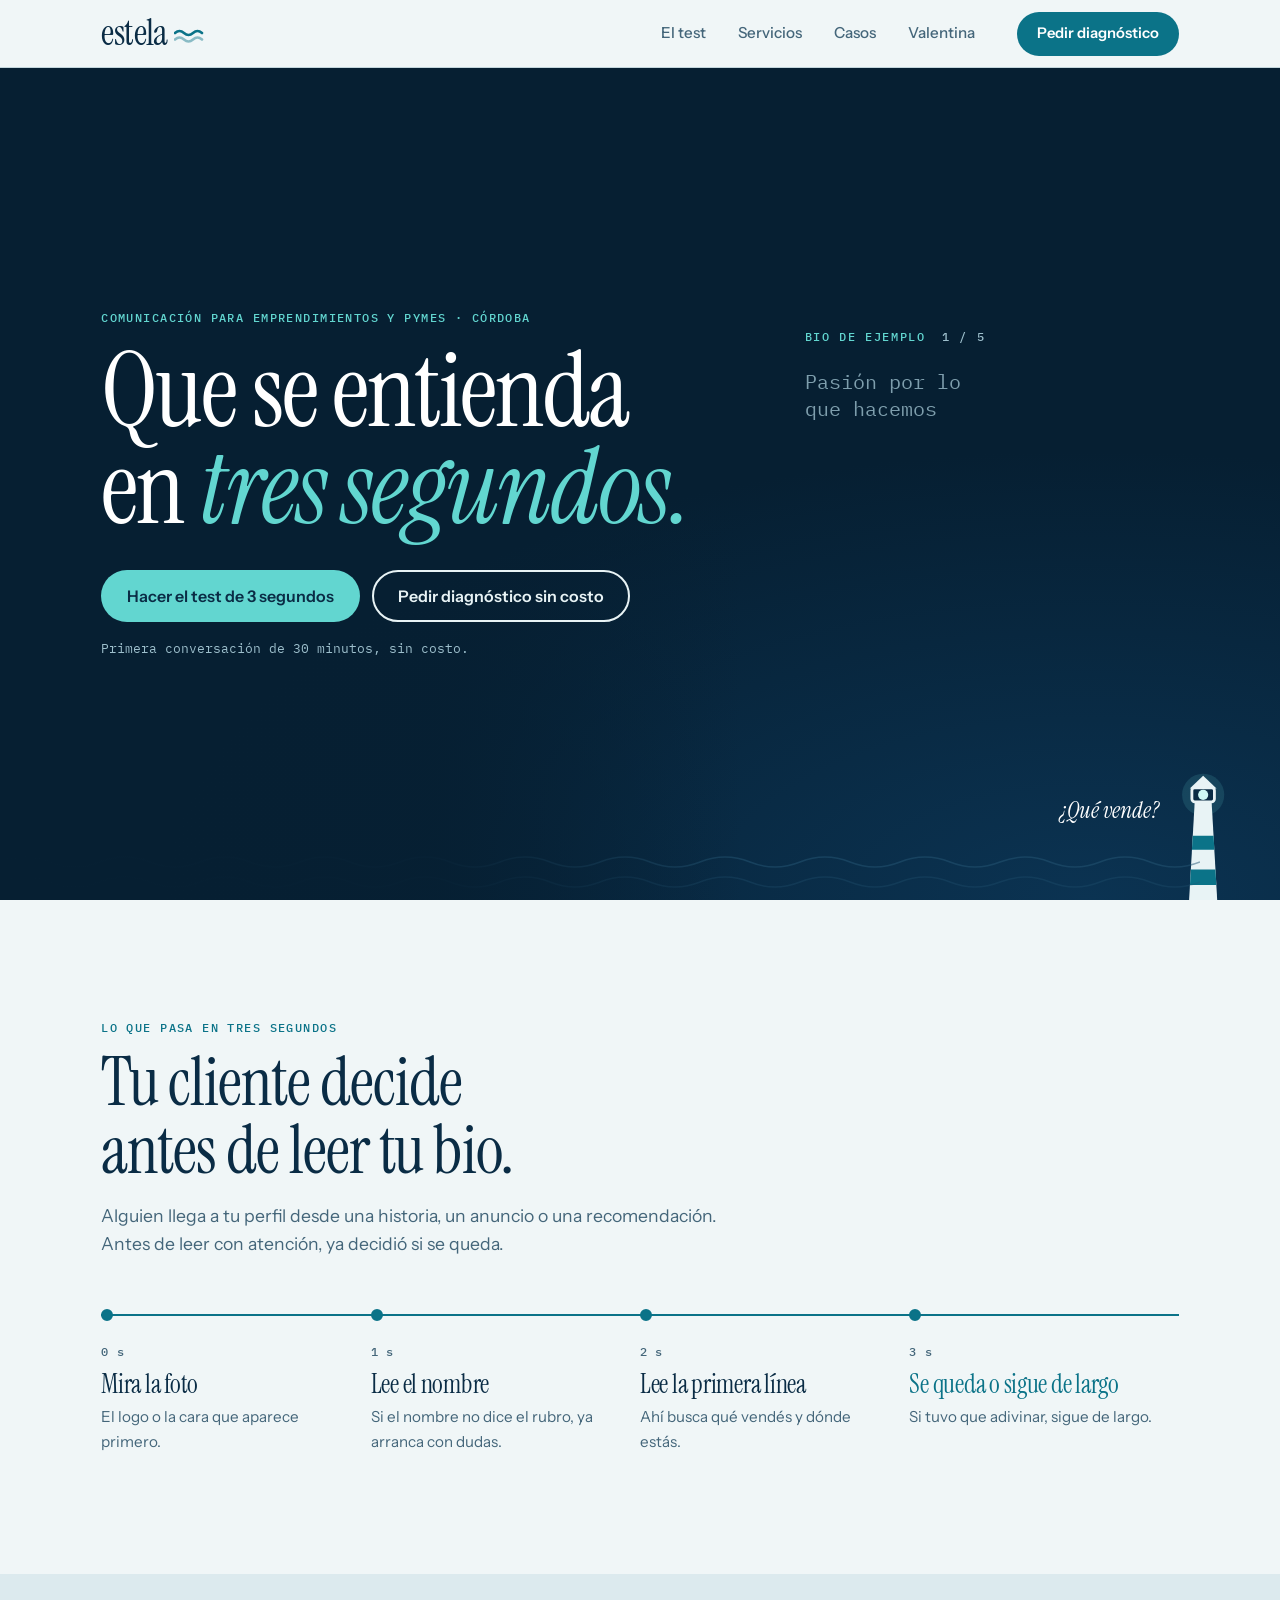
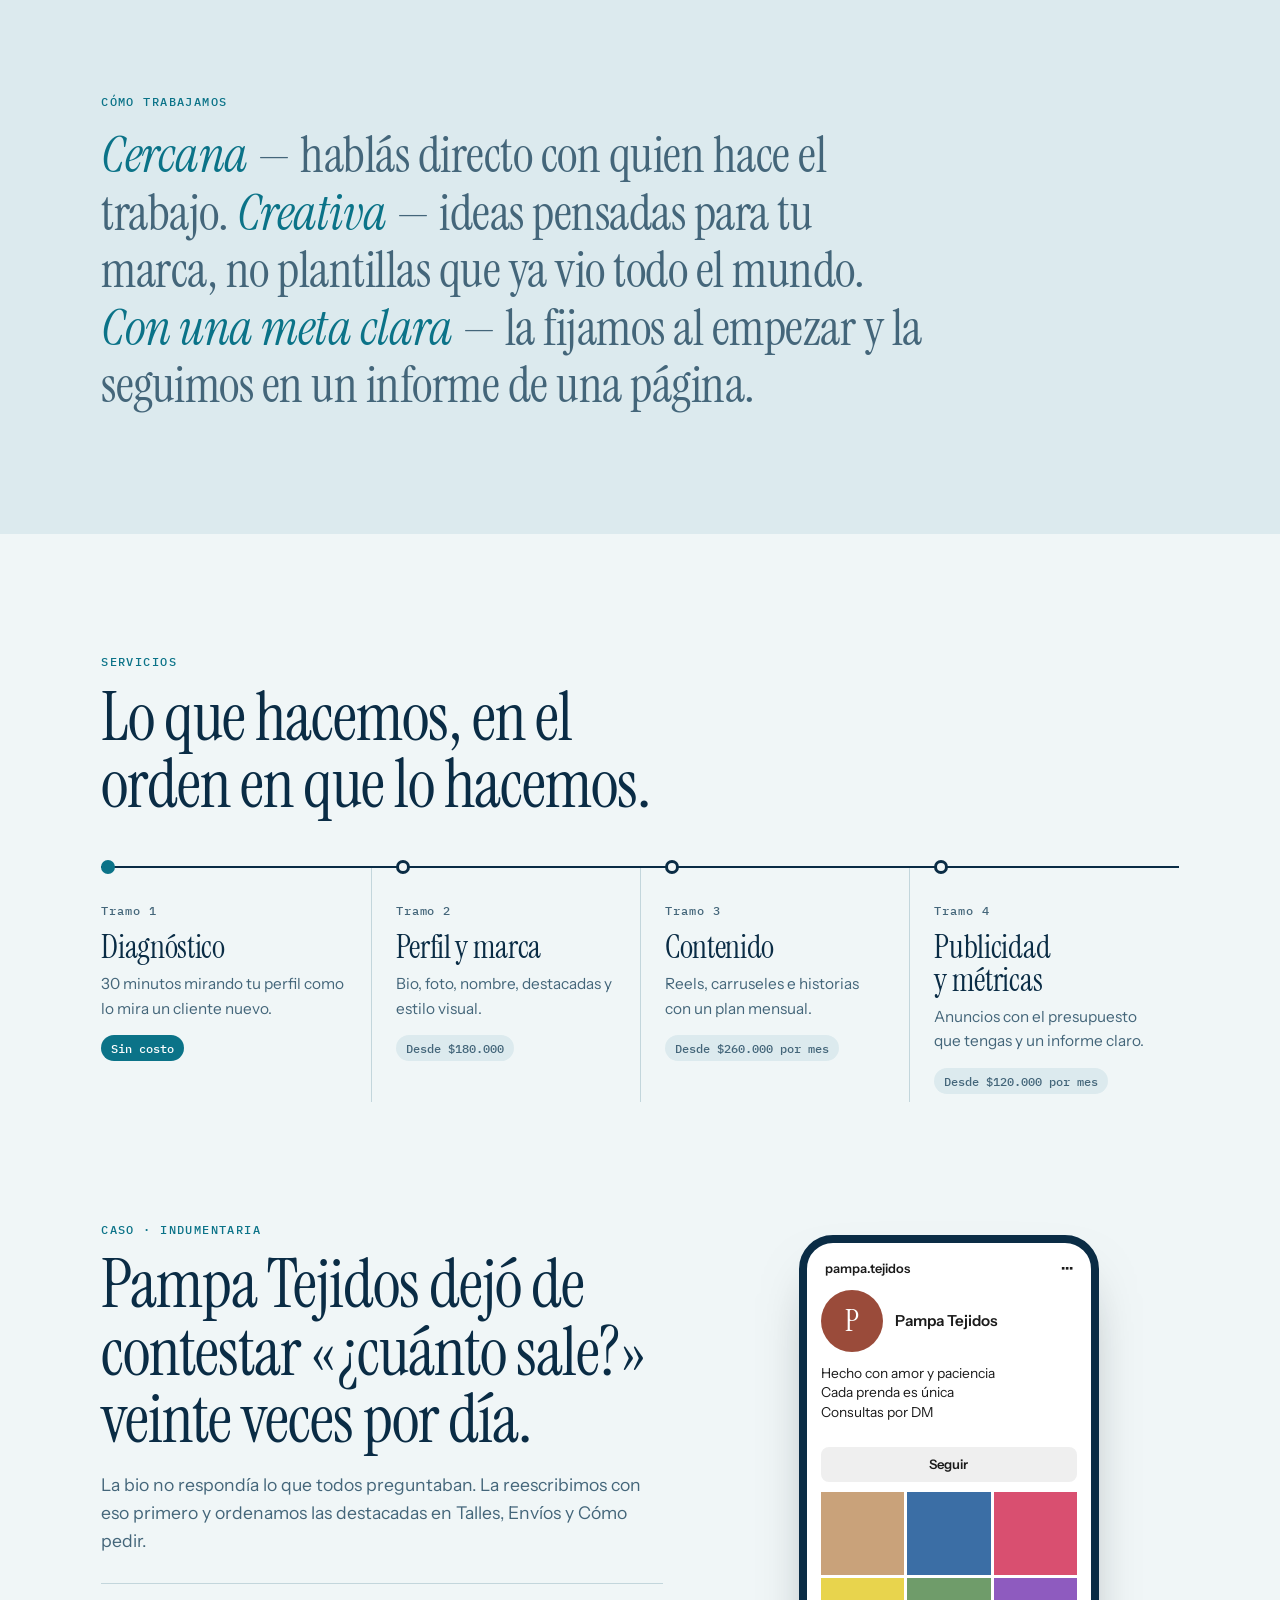
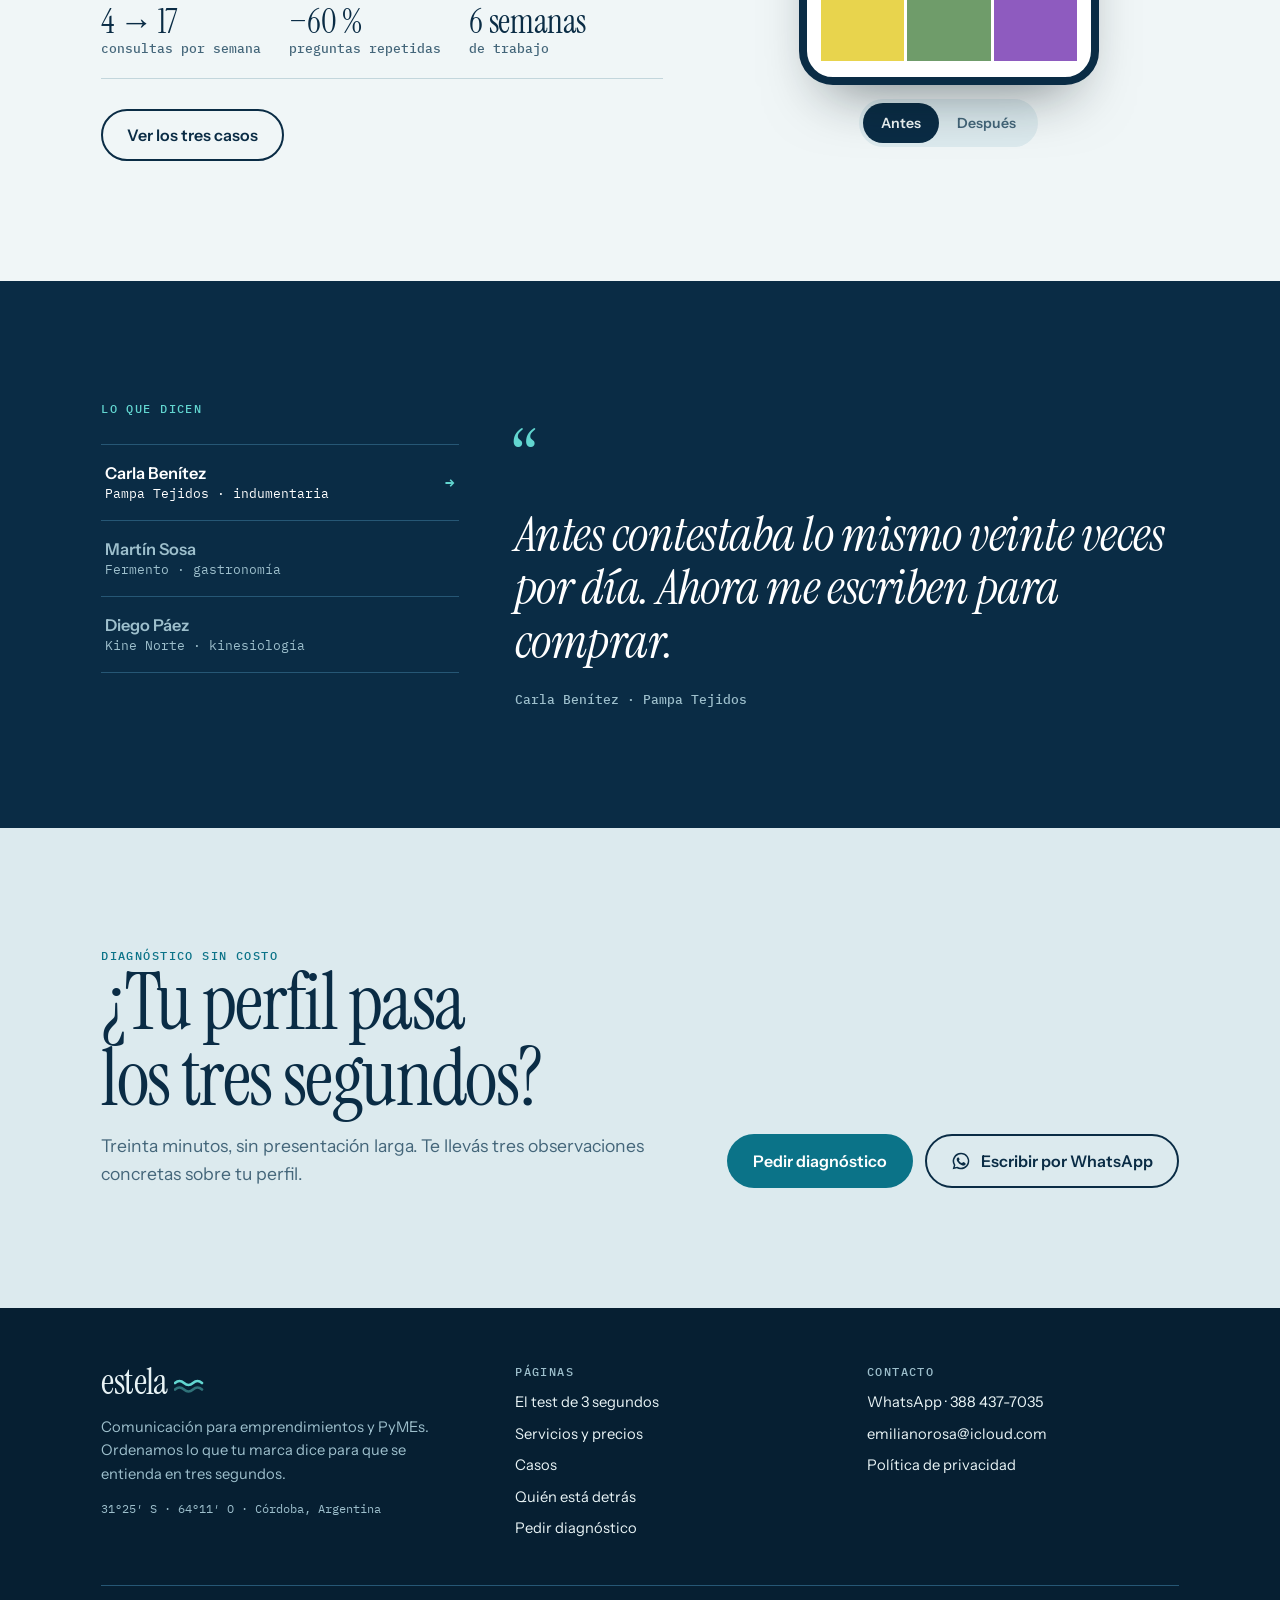
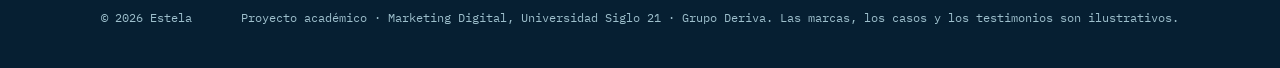
==== commit 683ba35d: "Ajustes para celular: faro, test y portada - La luz del faro se apaga con la distancia y ya no se co" ====
--- a/index.html
+++ b/index.html
@@ -41,7 +41,7 @@
 <section class="faro oscuro" aria-labelledby="titulo-faro">
   <div class="ancho">
     <div class="faro-txt">
-      <p class="ceja">Comunicación para emprendimientos y PyMEs · <span data-dato="ciudad">Córdoba</span></p>
+      <p class="ceja">Comunicación para emprendimientos y PyMEs<span class="ceja-ciudad"><span class="sep"> · </span><span data-dato="ciudad">Córdoba</span></span></p>
       <h1 id="titulo-faro">Que se entienda en <em class="ola">tres segundos.</em></h1>
       <div class="acciones">
         <a class="btn btn-primario" href="test.html">Hacer el test de 3 segundos</a>
@@ -65,7 +65,7 @@
       <circle class="lampara" cx="20" cy="29" r="3.6" fill="#CDF8F5"/>
       <path d="M10.5 24.5 L20 15.5 L29.5 24.5 Z" fill="#E8F3F5"/>
     </svg>
-    <p class="lectura">Fl 3s · Baliza Estela<b>¿Qué venden?</b></p>
+    <p class="lectura"><b>¿Qué vende?</b></p>
   </div>
   <svg class="olas-pie" viewBox="0 0 1200 60" preserveAspectRatio="none" aria-hidden="true">
     <path d="M0 22 Q25 12 50 22 T100 22 T150 22 T200 22 T250 22 T300 22 T350 22 T400 22 T450 22 T500 22 T550 22 T600 22 T650 22 T700 22 T750 22 T800 22 T850 22 T900 22 T950 22 T1000 22 T1050 22 T1100 22 T1150 22 T1200 22" fill="none" stroke="#265775" stroke-width="1.5" vector-effect="non-scaling-stroke"/>
--- a/css/estela.css
+++ b/css/estela.css
@@ -104,26 +104,30 @@
 .vagas{-webkit-mask:conic-gradient(from 270deg at var(--ox) var(--oy),transparent calc(var(--av) - 1deg),#000 calc(var(--av) + 4deg));
   mask:conic-gradient(from 270deg at var(--ox) var(--oy),transparent calc(var(--av) - 1deg),#000 calc(var(--av) + 4deg));transition:opacity .7s}
 .haz{background:conic-gradient(from 270deg at var(--ox) var(--oy),transparent calc(var(--ac) - 22deg),rgba(98,214,208,.10) calc(var(--ac) - 6deg),
-  rgba(205,248,245,.30) var(--ac),transparent calc(var(--ac) + .6deg));opacity:var(--haz,0);transition:opacity .5s}
+  rgba(205,248,245,.30) var(--ac),transparent calc(var(--ac) + .6deg));opacity:var(--haz,0);transition:opacity .6s;
+  -webkit-mask:radial-gradient(circle at var(--ox) var(--oy),#000 0,#000 var(--r1,60%),transparent var(--r2,95%));
+  mask:radial-gradient(circle at var(--ox) var(--oy),#000 0,#000 var(--r1,60%),transparent var(--r2,95%))}
 .torre{position:absolute;right:max(40px,6%);bottom:0;width:clamp(48px,4.4vw,78px);height:auto;overflow:visible}
 .torre .lampara{transform-box:fill-box;transform-origin:center}
 .faro.encendido .torre .lampara{animation:destello 3s steps(1) infinite}
 @keyframes destello{0%,8%{opacity:1}9%,100%{opacity:.45}}
-.lectura{position:absolute;right:calc(max(40px,6%) + clamp(64px,5.6vw,100px));bottom:30px;text-align:right;font:500 .74rem/1.5 var(--mono);letter-spacing:.06em;color:var(--sobre-mar-suave)}
-.lectura b{display:block;font:400 1.4rem/1.15 var(--display);letter-spacing:0;color:#fff;text-transform:none}
+.lectura{position:absolute;right:calc(max(40px,6%) + clamp(64px,5.6vw,100px));bottom:76px;text-align:right;font:500 .74rem/1.5 var(--mono);letter-spacing:.06em;color:var(--sobre-mar-suave)}
+.lectura b{display:block;font:400 italic 1.45rem/1.15 var(--display);letter-spacing:0;color:#fff;text-transform:none}
 .olas-pie{position:absolute;left:0;right:0;bottom:0;height:60px;z-index:1;opacity:.5}
 
 @media (max-width:900px){
   .faro{min-height:0;justify-content:flex-start}
   .faro::before{display:none}
   .faro .ancho{padding-block:44px 8px}
+  .ceja-ciudad{display:block}
+  .ceja-ciudad .sep{display:none}
   .mar-frases{position:relative;width:100%;flex:none}
-  .mar-frases{--px:6%;--py:20%;height:320px}
+  .mar-frases{--px:6%;--py:17%;height:360px}
   .claras .frase{max-width:11ch;font-size:1.8rem}
   .vagas .frase{font-size:1rem}
   .torre{right:18px;width:46px}
   .mar-frases{--ox:calc(100% - 38px)}
-  .lectura{right:76px;bottom:20px}
+  .lectura{right:80px;bottom:72px}
 }
 
 /* ---------- regla de los tres segundos ---------- */
@@ -346,7 +350,18 @@
 .chequeos span.d{color:var(--sobre-mar-suave);font-size:.94rem}
 .puntaje{font:400 2rem var(--display);margin-top:18px;color:#fff}
 .test .escenario{position:sticky;top:calc(var(--cab) + 32px);display:flex;justify-content:center}
-@media (max-width:960px){.test{grid-template-columns:1fr;gap:36px}.test .escenario{position:static;order:-1}}
+/* en el celu: marcas, teléfono y botón en una misma pantalla, y abajo las preguntas */
+@media (max-width:960px){
+  .test{display:flex;flex-direction:column;gap:0}
+  .test > .test-col{display:contents}
+  .test .selector{order:1;margin-top:0}
+  .test .marcas{order:2}
+  .test .escenario{order:3;position:static;margin:20px 0 4px}
+  .test .etapa-test{order:4}
+  .test .revisor{order:5}
+  .test .telefono{width:min(250px,78vw);border-radius:28px;padding:12px 12px 14px}
+  .test .telefono .bio{font-size:.8rem}
+}
 @media (max-width:560px){.comparar{grid-template-columns:1fr}}
 
 /* ---------- contacto ---------- */
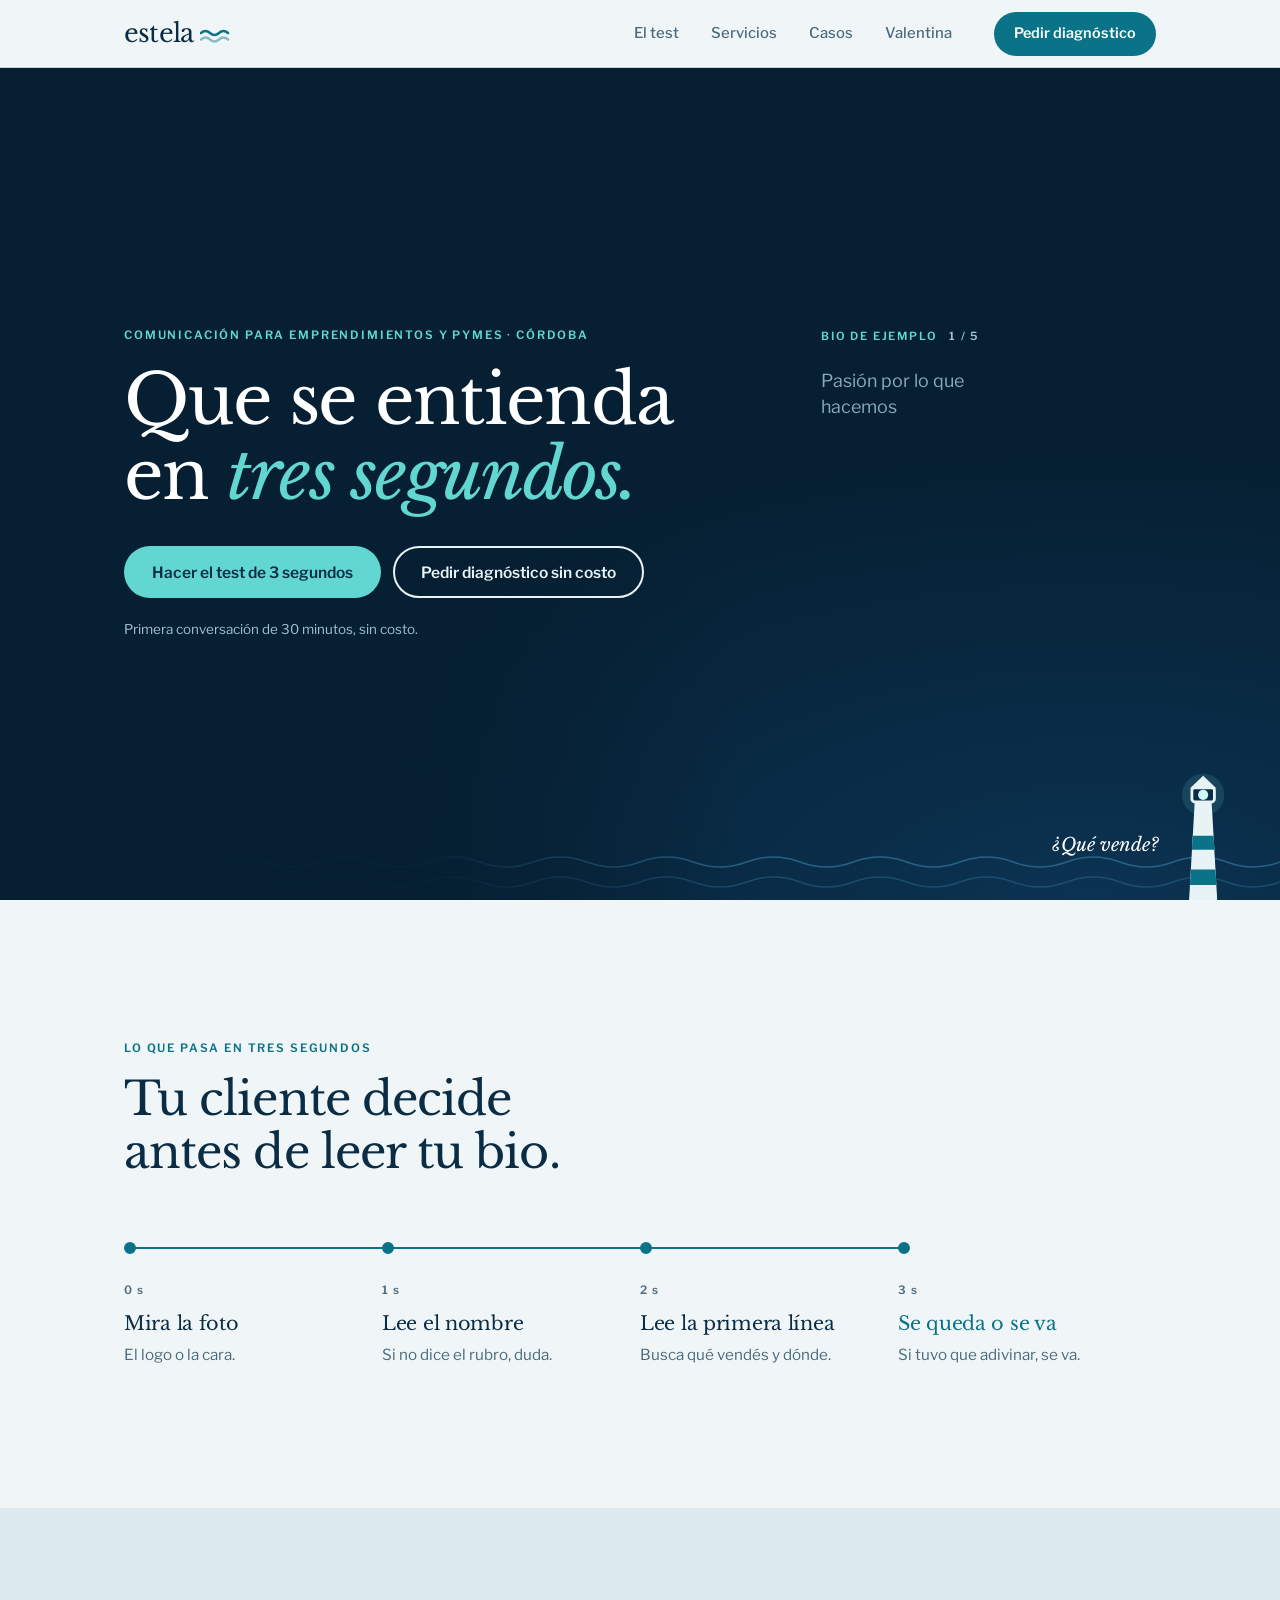
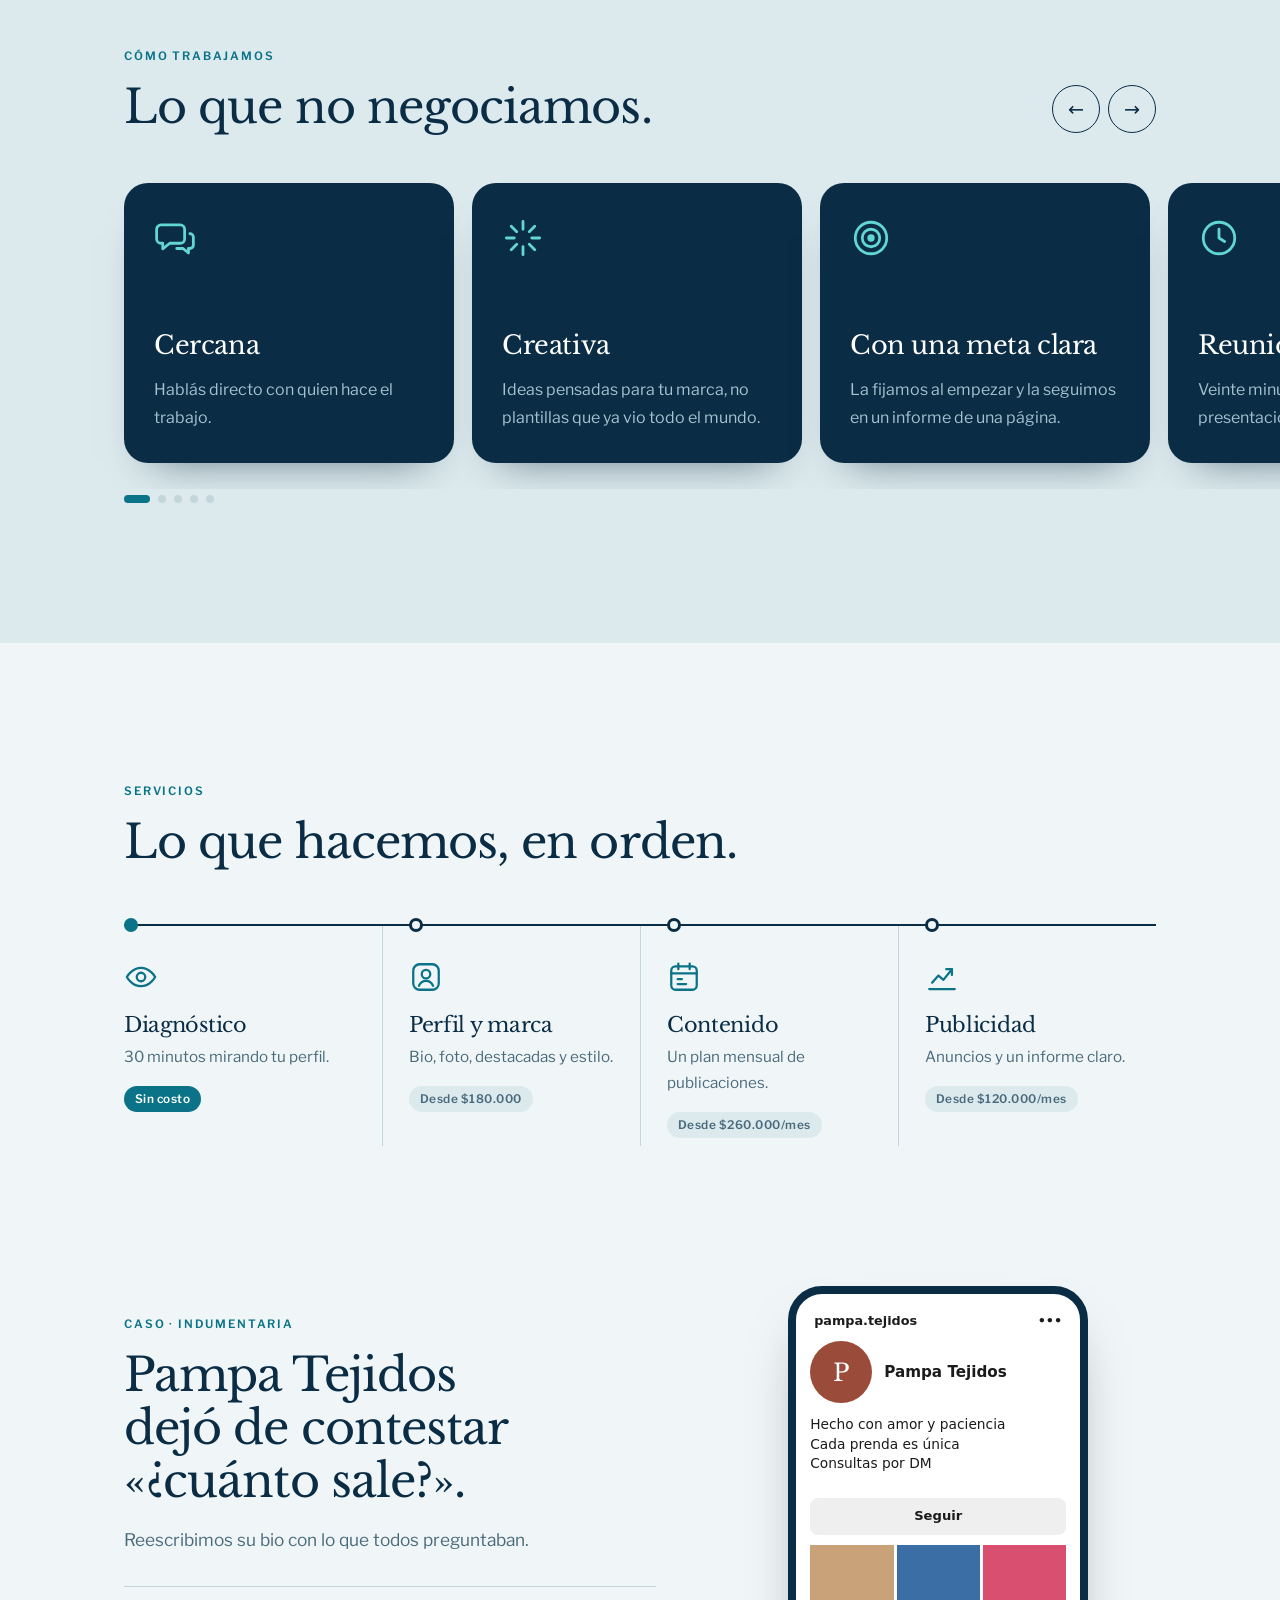
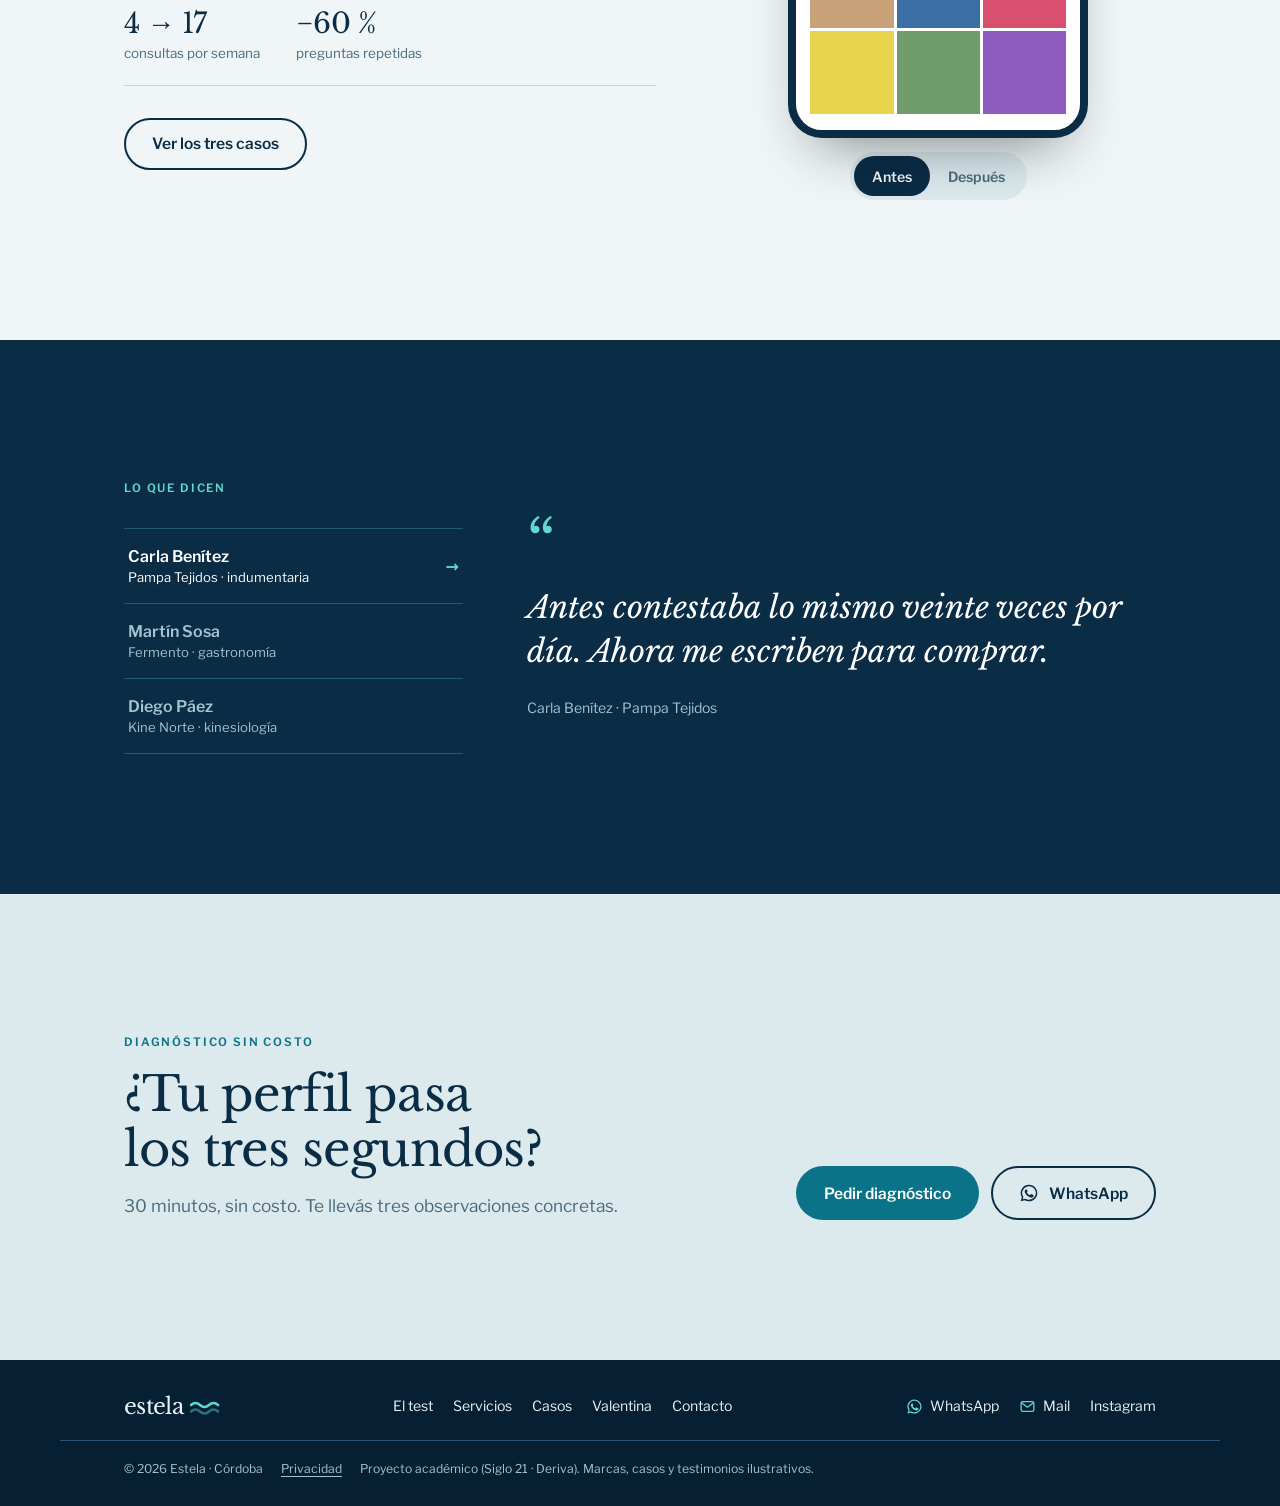
==== commit f57c0545: "Tipografía clásica, menos texto y más aire - Libre Baskerville para títulos y Libre Franklin para te" ====
--- a/index.html
+++ b/index.html
@@ -15,8 +15,8 @@
 <link rel="icon" href="favicon.svg" type="image/svg+xml">
 <link rel="preconnect" href="https://fonts.googleapis.com">
 <link rel="preconnect" href="https://fonts.gstatic.com" crossorigin>
-<link rel="stylesheet" href="https://fonts.googleapis.com/css2?family=Instrument+Sans:wght@400;500;600;700&family=Instrument+Serif:ital@0;1&family=IBM+Plex+Mono:wght@400;500&display=swap">
-<link rel="stylesheet" href="css/estela.css">
+<link rel="stylesheet" href="https://fonts.googleapis.com/css2?family=Libre+Baskerville:ital,wght@0,400;0,700;1,400&family=Libre+Franklin:wght@400;500;600;700&display=swap">
+<link rel="stylesheet" href="css/estela.css?v=20261028a">
 </head>
 <body>
 <a class="saltar" href="#principal">Saltar al contenido</a>
@@ -68,8 +68,8 @@
     <p class="lectura"><b>¿Qué vende?</b></p>
   </div>
   <svg class="olas-pie" viewBox="0 0 1200 60" preserveAspectRatio="none" aria-hidden="true">
-    <path d="M0 22 Q25 12 50 22 T100 22 T150 22 T200 22 T250 22 T300 22 T350 22 T400 22 T450 22 T500 22 T550 22 T600 22 T650 22 T700 22 T750 22 T800 22 T850 22 T900 22 T950 22 T1000 22 T1050 22 T1100 22 T1150 22 T1200 22" fill="none" stroke="#265775" stroke-width="1.5" vector-effect="non-scaling-stroke"/>
-    <path d="M0 42 Q25 32 50 42 T100 42 T150 42 T200 42 T250 42 T300 42 T350 42 T400 42 T450 42 T500 42 T550 42 T600 42 T650 42 T700 42 T750 42 T800 42 T850 42 T900 42 T950 42 T1000 42 T1050 42 T1100 42 T1150 42 T1200 42" fill="none" stroke="#265775" stroke-width="1.5" opacity=".6" vector-effect="non-scaling-stroke"/>
+    <path d="M0 22 Q25 12 50 22 T100 22 T150 22 T200 22 T250 22 T300 22 T350 22 T400 22 T450 22 T500 22 T550 22 T600 22 T650 22 T700 22 T750 22 T800 22 T850 22 T900 22 T950 22 T1000 22 T1050 22 T1100 22 T1150 22 T1200 22" fill="none" stroke="#2E6A8E" stroke-width="1.5" vector-effect="non-scaling-stroke"/>
+    <path d="M0 42 Q25 32 50 42 T100 42 T150 42 T200 42 T250 42 T300 42 T350 42 T400 42 T450 42 T500 42 T550 42 T600 42 T650 42 T700 42 T750 42 T800 42 T850 42 T900 42 T950 42 T1000 42 T1050 42 T1100 42 T1150 42 T1200 42" fill="none" stroke="#2E6A8E" stroke-width="1.5" opacity=".6" vector-effect="non-scaling-stroke"/>
   </svg>
 </section>
 
@@ -77,37 +77,48 @@
   <div class="ancho">
     <p class="ceja">Lo que pasa en tres segundos</p>
     <h2 class="titulo">Tu cliente decide antes de leer tu bio.</h2>
-    <p class="intro">Alguien llega a tu perfil desde una historia, un anuncio o una recomendación. Antes de leer con atención, ya decidió si se queda.</p>
     <div class="regla aparece">
-      <div class="regla-linea"><i></i></div>
+      <div class="regla-linea" aria-hidden="true"><i></i></div>
       <ol class="regla-pasos">
-        <li class="paso" style="--i:0"><span class="seg">0 s</span><h3>Mira la foto</h3><p>El logo o la cara que aparece primero.</p></li>
-        <li class="paso" style="--i:1"><span class="seg">1 s</span><h3>Lee el nombre</h3><p>Si el nombre no dice el rubro, ya arranca con dudas.</p></li>
-        <li class="paso" style="--i:2"><span class="seg">2 s</span><h3>Lee la primera línea</h3><p>Ahí busca qué vendés y dónde estás.</p></li>
-        <li class="paso" style="--i:3"><span class="seg">3 s</span><h3>Se queda o sigue de largo</h3><p>Si tuvo que adivinar, sigue de largo.</p></li>
+        <li class="paso" style="--i:0"><span class="punto" aria-hidden="true"></span><span class="seg">0 s</span><h3>Mira la foto</h3><p>El logo o la cara.</p></li>
+        <li class="paso" style="--i:1"><span class="punto" aria-hidden="true"></span><span class="seg">1 s</span><h3>Lee el nombre</h3><p>Si no dice el rubro, duda.</p></li>
+        <li class="paso" style="--i:2"><span class="punto" aria-hidden="true"></span><span class="seg">2 s</span><h3>Lee la primera línea</h3><p>Busca qué vendés y dónde.</p></li>
+        <li class="paso" style="--i:3"><span class="punto" aria-hidden="true"></span><span class="seg">3 s</span><h3>Se queda o se va</h3><p>Si tuvo que adivinar, se va.</p></li>
       </ol>
     </div>
   </div>
 </section>
 
-<section class="seccion" style="background:var(--espuma-2)">
-  <div class="ancho">
-    <p class="ceja">Cómo trabajamos</p>
-    <p class="declaracion aparece" style="margin-top:18px"><strong>Cercana</strong> <span>— hablás directo con quien hace el trabajo.</span>
-      <strong>Creativa</strong> <span>— ideas pensadas para tu marca, no plantillas que ya vio todo el mundo.</span>
-      <strong>Con una meta clara</strong> <span>— la fijamos al empezar y la seguimos en un informe de una página.</span></p>
+<section class="seccion cartas-sec">
+  <div class="ancho cartas-cab">
+    <div>
+      <p class="ceja">Cómo trabajamos</p>
+      <h2 class="titulo">Lo que no negociamos.</h2>
+    </div>
+    <div class="cartas-flechas">
+      <button class="flecha" type="button" data-dir="-1" aria-label="Carta anterior">←</button>
+      <button class="flecha" type="button" data-dir="1" aria-label="Carta siguiente">→</button>
+    </div>
   </div>
+  <div class="cartas" tabindex="0" role="region" aria-label="Cómo trabajamos: deslizá para ver más">
+    <article class="carta"><svg class="icono" viewBox="0 0 24 24" aria-hidden="true" fill="none" stroke="currentColor" stroke-width="1.6" stroke-linecap="round" stroke-linejoin="round"><path d="M4 4.5h11a2.5 2.5 0 0 1 2.5 2.5v5.5a2.5 2.5 0 0 1-2.5 2.5H9l-4 3.2V15H4a2.5 2.5 0 0 1-2.5-2.5V7A2.5 2.5 0 0 1 4 4.5Z"/><path d="M20.5 9.5a2 2 0 0 1 2 2V16a2 2 0 0 1-2 2h-.8v2.6L16.6 18H13"/></svg><h3>Cercana</h3><p>Hablás directo con quien hace el trabajo.</p></article>
+    <article class="carta"><svg class="icono" viewBox="0 0 24 24" aria-hidden="true" fill="none" stroke="currentColor" stroke-width="1.6" stroke-linecap="round" stroke-linejoin="round"><path d="M12 2.5v4.5M12 17v4.5M2.5 12H7M17 12h4.5M5.3 5.3l3.1 3.1M15.6 15.6l3.1 3.1M5.3 18.7l3.1-3.1M15.6 8.4l3.1-3.1"/></svg><h3>Creativa</h3><p>Ideas pensadas para tu marca, no plantillas que ya vio todo el mundo.</p></article>
+    <article class="carta"><svg class="icono" viewBox="0 0 24 24" aria-hidden="true" fill="none" stroke="currentColor" stroke-width="1.6" stroke-linecap="round" stroke-linejoin="round"><circle cx="12" cy="12" r="9"/><circle cx="12" cy="12" r="5"/><circle cx="12" cy="12" r="1.3" fill="currentColor"/></svg><h3>Con una meta clara</h3><p>La fijamos al empezar y la seguimos en un informe de una página.</p></article>
+    <article class="carta"><svg class="icono" viewBox="0 0 24 24" aria-hidden="true" fill="none" stroke="currentColor" stroke-width="1.6" stroke-linecap="round" stroke-linejoin="round"><circle cx="12" cy="12" r="9"/><path d="M12 7v5l3.2 2"/></svg><h3>Reuniones cortas</h3><p>Veinte minutos por mes. Sin presentaciones largas.</p></article>
+    <article class="carta"><svg class="icono" viewBox="0 0 24 24" aria-hidden="true" fill="none" stroke="currentColor" stroke-width="1.6" stroke-linecap="round" stroke-linejoin="round"><circle cx="12" cy="12" r="9"/><path d="m8 12.2 2.8 2.8L16.2 9"/></svg><h3>Vos decidís</h3><p>Cada publicación pasa por vos antes de salir.</p></article>
+  </div>
+  <div class="ancho"><div class="cartas-puntos" aria-hidden="true"><i></i><i></i><i></i><i></i><i></i></div></div>
 </section>
 
 <section class="seccion">
   <div class="ancho">
     <p class="ceja">Servicios</p>
-    <h2 class="titulo">Lo que hacemos, en el orden en que lo hacemos.</h2>
+    <h2 class="titulo">Lo que hacemos, en orden.</h2>
     <div class="recorrido aparece">
-      <a class="tramo" href="servicios.html#diagnostico"><span class="boya"></span><span class="nro">Tramo 1</span><h3>Diagnóstico</h3><p>30 minutos mirando tu perfil como lo mira un cliente nuevo.</p><span class="dato">Sin costo</span></a>
-      <a class="tramo" href="servicios.html#perfil"><span class="boya"></span><span class="nro">Tramo 2</span><h3>Perfil y marca</h3><p>Bio, foto, nombre, destacadas y estilo visual.</p><span class="dato">Desde <span data-precio="perfil">$180.000</span></span></a>
-      <a class="tramo" href="servicios.html#plan"><span class="boya"></span><span class="nro">Tramo 3</span><h3>Contenido</h3><p>Reels, carruseles e historias con un plan mensual.</p><span class="dato">Desde <span data-precio="contenido">$260.000</span> por mes</span></a>
-      <a class="tramo" href="servicios.html#publicidad"><span class="boya"></span><span class="nro">Tramo 4</span><h3>Publicidad y métricas</h3><p>Anuncios con el presupuesto que tengas y un informe claro.</p><span class="dato">Desde <span data-precio="publicidad">$120.000</span> por mes</span></a>
+      <a class="tramo" href="servicios.html#diagnostico"><span class="boya"></span><svg class="icono" viewBox="0 0 24 24" aria-hidden="true" fill="none" stroke="currentColor" stroke-width="1.6" stroke-linecap="round" stroke-linejoin="round"><path d="M2 12s3.6-6.5 10-6.5S22 12 22 12s-3.6 6.5-10 6.5S2 12 2 12Z"/><circle cx="12" cy="12" r="3"/></svg><h3>Diagnóstico</h3><p>30 minutos mirando tu perfil.</p><span class="dato">Sin costo</span></a>
+      <a class="tramo" href="servicios.html#perfil"><span class="boya"></span><svg class="icono" viewBox="0 0 24 24" aria-hidden="true" fill="none" stroke="currentColor" stroke-width="1.6" stroke-linecap="round" stroke-linejoin="round"><rect x="3" y="3" width="18" height="18" rx="4.5"/><circle cx="12" cy="10" r="3"/><path d="M7 18.2c1.2-2.3 3-3.4 5-3.4s3.8 1.1 5 3.4"/></svg><h3>Perfil y marca</h3><p>Bio, foto, destacadas y estilo.</p><span class="dato">Desde <span data-precio="perfil">$180.000</span></span></a>
+      <a class="tramo" href="servicios.html#plan"><span class="boya"></span><svg class="icono" viewBox="0 0 24 24" aria-hidden="true" fill="none" stroke="currentColor" stroke-width="1.6" stroke-linecap="round" stroke-linejoin="round"><rect x="3" y="4.5" width="18" height="16.5" rx="3"/><path d="M3 9.5h18M8 2.5v4M16 2.5v4M7.5 13.5h3M7.5 17h6"/></svg><h3>Contenido</h3><p>Un plan mensual de publicaciones.</p><span class="dato">Desde <span data-precio="contenido">$260.000</span>/mes</span></a>
+      <a class="tramo" href="servicios.html#publicidad"><span class="boya"></span><svg class="icono" viewBox="0 0 24 24" aria-hidden="true" fill="none" stroke="currentColor" stroke-width="1.6" stroke-linecap="round" stroke-linejoin="round"><path d="M3 20.5h18"/><path d="M5 16l4.5-5 3.5 3 6-7.5"/><path d="M15 6.5h4v4"/></svg><h3>Publicidad</h3><p>Anuncios y un informe claro.</p><span class="dato">Desde <span data-precio="publicidad">$120.000</span>/mes</span></a>
     </div>
   </div>
 </section>
@@ -116,9 +127,9 @@
   <div class="ancho destacado">
     <div class="aparece">
       <p class="ceja">Caso · Indumentaria</p>
-      <h2 class="titulo">Pampa Tejidos dejó de contestar «¿cuánto sale?» veinte veces por día.</h2>
-      <p class="intro">La bio no respondía lo que todos preguntaban. La reescribimos con eso primero y ordenamos las destacadas en Talles, Envíos y Cómo pedir.</p>
-      <div class="cifra"><div><b>4 → 17</b>consultas por semana</div><div><b>−60 %</b>preguntas repetidas</div><div><b>6 semanas</b>de trabajo</div></div>
+      <h2 class="titulo">Pampa Tejidos dejó de contestar «¿cuánto sale?».</h2>
+      <p class="intro">Reescribimos su bio con lo que todos preguntaban.</p>
+      <div class="cifra"><div><b>4 → 17</b>consultas por semana</div><div><b>−60 %</b>preguntas repetidas</div></div>
       <a class="btn btn-borde" href="casos.html">Ver los tres casos</a>
     </div>
     <div class="escenario">
@@ -131,7 +142,7 @@
 <section class="seccion oscuro">
   <div class="ancho">
     <p class="ceja">Lo que dicen</p>
-    <div class="voces" style="margin-top:28px">
+    <div class="voces">
       <div class="voces-lista" role="group" aria-label="Elegí un testimonio">
         <button type="button" aria-pressed="true" data-cita="Antes contestaba lo mismo veinte veces por día. Ahora me escriben para comprar." data-autor="Carla Benítez · Pampa Tejidos"><span>Carla Benítez<small>Pampa Tejidos · indumentaria</small></span></button>
         <button type="button" aria-pressed="false" data-cita="Valentina nos dijo qué no hacer, y eso nos ahorró plata. El local nuevo arrancó con fila." data-autor="Martín Sosa · Fermento Panadería"><span>Martín Sosa<small>Fermento · gastronomía</small></span></button>
@@ -145,52 +156,39 @@
   </div>
 </section>
 
-<section class="seccion" style="background:var(--espuma-2)">
+<section class="seccion llamado-sec">
   <div class="ancho llamado">
     <div>
       <p class="ceja">Diagnóstico sin costo</p>
       <h2>¿Tu perfil pasa los tres segundos?</h2>
-      <p class="intro" style="margin-top:16px">Treinta minutos, sin presentación larga. Te llevás tres observaciones concretas sobre tu perfil.</p>
+      <p class="intro">30 minutos, sin costo. Te llevás tres observaciones concretas.</p>
     </div>
     <div class="acciones">
       <a class="btn btn-primario" href="contacto.html" data-origen="Llamado final de la portada">Pedir diagnóstico</a>
-      <a class="btn btn-borde" data-wa="Hola Estela, vi la web y quiero hacer una consulta." href="contacto.html"><svg viewBox="0 0 24 24" aria-hidden="true"><path fill="currentColor" d="M12 2a10 10 0 0 0-8.6 15.1L2 22l5-1.3A10 10 0 1 0 12 2Zm0 18.2a8.2 8.2 0 0 1-4.2-1.2l-.3-.2-3 .8.8-2.9-.2-.3A8.2 8.2 0 1 1 12 20.2Zm4.5-6.1c-.2-.1-1.5-.7-1.7-.8s-.4-.1-.6.1-.7.8-.8 1-.3.2-.5.1a6.7 6.7 0 0 1-3.3-2.9c-.3-.4.3-.4.7-1.3.1-.2 0-.3 0-.4l-.8-1.8c-.2-.5-.4-.4-.6-.4h-.5a1 1 0 0 0-.7.3 3 3 0 0 0-.9 2.2 5.1 5.1 0 0 0 1.1 2.7 11.7 11.7 0 0 0 4.5 4c1.7.7 2.3.8 3.2.6a2.7 2.7 0 0 0 1.8-1.3 2.2 2.2 0 0 0 .2-1.3c-.1-.1-.2-.2-.5-.3Z"/></svg>Escribir por WhatsApp</a>
+      <a class="btn btn-borde" data-wa="Hola Estela, vi la web y quiero hacer una consulta." href="contacto.html"><svg viewBox="0 0 24 24" aria-hidden="true"><path fill="currentColor" d="M12 2a10 10 0 0 0-8.6 15.1L2 22l5-1.3A10 10 0 1 0 12 2Zm0 18.2a8.2 8.2 0 0 1-4.2-1.2l-.3-.2-3 .8.8-2.9-.2-.3A8.2 8.2 0 1 1 12 20.2Zm4.5-6.1c-.2-.1-1.5-.7-1.7-.8s-.4-.1-.6.1-.7.8-.8 1-.3.2-.5.1a6.7 6.7 0 0 1-3.3-2.9c-.3-.4.3-.4.7-1.3.1-.2 0-.3 0-.4l-.8-1.8c-.2-.5-.4-.4-.6-.4h-.5a1 1 0 0 0-.7.3 3 3 0 0 0-.9 2.2 5.1 5.1 0 0 0 1.1 2.7 11.7 11.7 0 0 0 4.5 4c1.7.7 2.3.8 3.2.6a2.7 2.7 0 0 0 1.8-1.3 2.2 2.2 0 0 0 .2-1.3c-.1-.1-.2-.2-.5-.3Z"/></svg>WhatsApp</a>
     </div>
   </div>
 </section>
 </main>
 <footer class="pie">
-  <div class="ancho">
-    <div class="pie-grilla">
-      <div>
-        <a class="logo" href="index.html" aria-label="Estela, inicio">estela<svg width="30" height="14" viewBox="0 0 30 14" aria-hidden="true"><path d="M1 4 Q5.5 0 10 4 T19 4 T28 4" fill="none" stroke="#62D6D0" stroke-width="2.6" stroke-linecap="round"/><path d="M1 10.5 Q5.5 6.5 10 10.5 T19 10.5 T28 10.5" fill="none" stroke="#62D6D0" stroke-width="2.6" stroke-linecap="round" opacity=".45"/></svg></a>
-        <p style="margin-top:14px;max-width:36ch">Comunicación para emprendimientos y PyMEs. Ordenamos lo que tu marca dice para que se entienda en tres segundos.</p>
-        <p class="coord">31°25′ S · 64°11′ O · <span data-dato="ciudad">Córdoba</span>, Argentina</p>
-      </div>
-      <div>
-        <h2>Páginas</h2>
-        <ul>
-          <li><a href="test.html">El test de 3 segundos</a></li>
-          <li><a href="servicios.html">Servicios y precios</a></li>
-          <li><a href="casos.html">Casos</a></li>
-          <li><a href="valentina.html">Quién está detrás</a></li>
-          <li><a href="contacto.html">Pedir diagnóstico</a></li>
-        </ul>
-      </div>
-      <div>
-        <h2>Contacto</h2>
-        <ul>
-          <li><a data-wa href="contacto.html">WhatsApp · <span data-dato="wa-num">388 437-7035</span></a></li>
-          <li><a data-mail href="contacto.html" data-dato="mail-txt">Mail</a></li>
-          <li><a data-ig href="#">Instagram</a></li>
-          <li><a href="privacidad.html">Política de privacidad</a></li>
-        </ul>
-      </div>
+  <div class="ancho pie-fila">
+    <a class="logo" href="index.html" aria-label="Estela, inicio">estela<svg width="30" height="14" viewBox="0 0 30 14" aria-hidden="true"><path d="M1 4 Q5.5 0 10 4 T19 4 T28 4" fill="none" stroke="#62D6D0" stroke-width="2.6" stroke-linecap="round"/><path d="M1 10.5 Q5.5 6.5 10 10.5 T19 10.5 T28 10.5" fill="none" stroke="#62D6D0" stroke-width="2.6" stroke-linecap="round" opacity=".45"/></svg></a>
+    <nav class="pie-links" aria-label="Páginas">
+      <a href="test.html">El test</a><a href="servicios.html">Servicios</a><a href="casos.html">Casos</a><a href="valentina.html">Valentina</a><a href="contacto.html">Contacto</a>
+    </nav>
+    <div class="pie-contacto">
+      <a data-wa href="contacto.html"><svg viewBox="0 0 24 24" aria-hidden="true"><path fill="currentColor" d="M12 2a10 10 0 0 0-8.6 15.1L2 22l5-1.3A10 10 0 1 0 12 2Zm0 18.2a8.2 8.2 0 0 1-4.2-1.2l-.3-.2-3 .8.8-2.9-.2-.3A8.2 8.2 0 1 1 12 20.2Zm4.5-6.1c-.2-.1-1.5-.7-1.7-.8s-.4-.1-.6.1-.7.8-.8 1-.3.2-.5.1a6.7 6.7 0 0 1-3.3-2.9c-.3-.4.3-.4.7-1.3.1-.2 0-.3 0-.4l-.8-1.8c-.2-.5-.4-.4-.6-.4h-.5a1 1 0 0 0-.7.3 3 3 0 0 0-.9 2.2 5.1 5.1 0 0 0 1.1 2.7 11.7 11.7 0 0 0 4.5 4c1.7.7 2.3.8 3.2.6a2.7 2.7 0 0 0 1.8-1.3 2.2 2.2 0 0 0 .2-1.3c-.1-.1-.2-.2-.5-.3Z"/></svg><span>WhatsApp</span></a>
+      <a data-mail href="contacto.html"><svg viewBox="0 0 24 24" aria-hidden="true" fill="none" stroke="currentColor" stroke-width="1.8" stroke-linecap="round" stroke-linejoin="round"><rect x="3" y="5" width="18" height="14" rx="2.5"/><path d="m4 7 8 6 8-6"/></svg><span>Mail</span></a>
+      <a data-ig href="#"><span>Instagram</span></a>
     </div>
-    <div class="nota"><span>© <span data-anio>2026</span> Estela</span><span>Proyecto académico · Marketing Digital, Universidad Siglo 21 · Grupo Deriva. Las marcas, los casos y los testimonios son ilustrativos.</span></div>
+  </div>
+  <div class="ancho pie-nota">
+    <span>© <span data-anio>2026</span> Estela · <span data-dato="ciudad">Córdoba</span></span>
+    <a href="privacidad.html">Privacidad</a>
+    <span>Proyecto académico (Siglo 21 · Deriva). Marcas, casos y testimonios ilustrativos.</span>
   </div>
 </footer>
-<script src="js/datos.js"></script>
-<script src="js/estela.js"></script>
+<script src="js/datos.js?v=20261028a"></script>
+<script src="js/estela.js?v=20261028a"></script>
 </body>
 </html>
--- a/css/estela.css
+++ b/css/estela.css
@@ -1,76 +1,75 @@
 /* Estela · comunicación para emprendimientos y PyMEs
    Carta náutica de noche: el acento es la luz de la baliza.
+   Tipografía clásica: Libre Baskerville (títulos) + Libre Franklin (texto y etiquetas).
    El acento cambia según el fondo con --baliza (se redefine en .oscuro). */
 :root{
   --mar:#0A2C45; --mar-2:#103F5E; --mar-3:#061F32;
   --espuma:#F0F6F7; --espuma-2:#DCEAEE;
   --baliza:#0B7388; --baliza-hover:#095D6F; --on-baliza:#FFFFFF;
-  --tinta:#0A2C45; --tinta-suave:#44667A;
-  --sobre-mar:#E8F3F5; --sobre-mar-suave:#9DBFCC;
+  --tinta:#0A2C45; --tinta-suave:#4A6A7C;
+  --sobre-mar:#E8F3F5; --sobre-mar-suave:#A3C3CF;
   --linea:#C3D6DC; --linea-mar:#265775; --ok:#1F7A52;
   --luz:#62D6D0;
-  --display:"Instrument Serif",Georgia,"Times New Roman",serif;
-  --cuerpo:"Instrument Sans",system-ui,-apple-system,"Segoe UI",sans-serif;
-  --mono:"IBM Plex Mono",ui-monospace,Menlo,monospace;
+  --display:"Libre Baskerville",Baskerville,Georgia,serif;
+  --cuerpo:"Libre Franklin","Franklin Gothic",system-ui,-apple-system,"Segoe UI",sans-serif;
+  --etiqueta:var(--cuerpo);
   --ease:cubic-bezier(.2,.7,.2,1);
   --cab:68px;
   color-scheme:light;
 }
 .oscuro{--baliza:#62D6D0;--baliza-hover:#8CE6E1;--on-baliza:#0A2C45;background:var(--mar);color:var(--sobre-mar)}
-.hondo{background:var(--mar-3)}
 
 *,*::before,*::after{box-sizing:border-box}
 html{scroll-behavior:smooth;-webkit-text-size-adjust:100%;font-synthesis:none}
-body{margin:0;background:var(--espuma);color:var(--tinta);font:400 17px/1.6 var(--cuerpo);-webkit-font-smoothing:antialiased}
-h1,h2,h3,h4{font-family:var(--display);font-weight:400;margin:0;letter-spacing:-.01em;text-wrap:balance}
+body{margin:0;background:var(--espuma);color:var(--tinta);font:400 17px/1.7 var(--cuerpo);-webkit-font-smoothing:antialiased}
+h1,h2,h3,h4{font-family:var(--display);font-weight:400;margin:0;letter-spacing:-.015em;text-wrap:balance}
 p{margin:0}
 a{color:inherit}
 img,svg{display:block;max-width:100%}
 :focus-visible{outline:3px solid var(--baliza);outline-offset:3px;border-radius:6px}
-.ancho{width:100%;max-width:1180px;margin-inline:auto;padding-inline:max(20px,4vw)}
-.sr{position:absolute;width:1px;height:1px;overflow:hidden;clip:rect(0 0 0 0);white-space:nowrap}
+.ancho{width:100%;max-width:1160px;margin-inline:auto;padding-inline:max(22px,5vw)}
+.saltar{position:absolute;left:12px;top:-80px;z-index:100;background:var(--mar);color:#fff;padding:12px 16px;border-radius:10px;text-decoration:none;font-weight:600}
+.saltar:focus{top:12px}
 
 /* navegación entre páginas: la cabecera queda quieta y el contenido cambia suave */
 @view-transition{navigation:auto}
 ::view-transition-old(root),::view-transition-new(root){animation-duration:.32s}
 
 /* etiquetas y botones */
-.ceja{font:500 .74rem/1.3 var(--mono);letter-spacing:.12em;text-transform:uppercase;color:var(--baliza)}
-.btn{display:inline-flex;align-items:center;justify-content:center;gap:10px;min-height:52px;padding:15px 24px;border-radius:999px;
-  border:2px solid transparent;font:600 1rem/1 var(--cuerpo);text-decoration:none;cursor:pointer;transition:background .18s,color .18s,transform .18s var(--ease)}
+.ceja{font:600 .72rem/1.4 var(--etiqueta);letter-spacing:.16em;text-transform:uppercase;color:var(--baliza)}
+.btn{display:inline-flex;align-items:center;justify-content:center;gap:10px;min-height:52px;padding:15px 26px;border-radius:999px;
+  border:2px solid transparent;font:600 .97rem/1 var(--cuerpo);text-decoration:none;cursor:pointer;transition:background .18s,color .18s,transform .18s var(--ease)}
 .btn:active{transform:translateY(1px)}
 .btn-primario{background:var(--baliza);color:var(--on-baliza)}
 .btn-primario:hover{background:var(--baliza-hover)}
 .btn-borde{border-color:currentColor;background:transparent;color:inherit}
 .btn-borde:hover{background:var(--tinta);border-color:var(--tinta);color:var(--espuma)}
 .oscuro .btn-borde:hover{background:var(--sobre-mar);border-color:var(--sobre-mar);color:var(--mar)}
-.btn.chico{min-height:44px;padding:11px 18px;font-size:.92rem}
+.btn.chico{min-height:44px;padding:11px 18px;font-size:.9rem}
 .btn svg{width:20px;height:20px;flex:none}
 .enlace{font-weight:600;text-decoration:underline;text-decoration-thickness:2px;text-underline-offset:4px;text-decoration-color:var(--baliza)}
 .enlace:hover{color:var(--baliza)}
+.icono{width:34px;height:34px;color:var(--baliza)}
 
 /* la idea clave va en cursiva, con el color de la luz */
-.ola{font-style:italic;color:var(--baliza);white-space:nowrap}
+.ola{font-style:italic;color:var(--baliza)}
 
 /* ---------- cabecera ---------- */
 .cab{position:sticky;top:0;z-index:50;height:var(--cab);background:rgba(240,246,247,.92);backdrop-filter:blur(10px);-webkit-backdrop-filter:blur(10px);
   border-bottom:1px solid var(--linea);view-transition-name:cabecera}
 .cab .ancho{height:100%;display:flex;align-items:center;gap:28px}
-.logo{display:inline-flex;align-items:center;gap:6px;font:400 2.3rem/1 var(--display);letter-spacing:-.015em;text-decoration:none;color:var(--tinta)}
-.logo svg{margin-top:6px}
+.logo{display:inline-flex;align-items:center;gap:7px;font:400 1.6rem/1 var(--display);letter-spacing:-.03em;text-decoration:none;color:var(--tinta)}
+.logo svg{margin-top:4px}
 .nav{display:flex;gap:4px;margin-left:auto}
-.nav a{padding:10px 14px;border-radius:999px;font-weight:500;font-size:.95rem;text-decoration:none;color:var(--tinta-suave);transition:color .15s,background .15s}
-.nav a:hover{color:var(--tinta);background:var(--espuma-2)}
-.nav a[aria-current="page"]{color:var(--tinta);background:var(--espuma-2)}
+.nav a{padding:10px 14px;border-radius:999px;font-weight:500;font-size:.93rem;text-decoration:none;color:var(--tinta-suave);transition:color .15s,background .15s}
+.nav a:hover,.nav a[aria-current="page"]{color:var(--tinta);background:var(--espuma-2)}
 .menu-btn{display:none;margin-left:auto;min-height:44px;padding:0 16px;border:1.5px solid var(--tinta);border-radius:999px;background:transparent;
   font:600 .9rem var(--cuerpo);color:var(--tinta);cursor:pointer}
-.menu-movil{position:absolute;left:0;right:0;top:var(--cab);background:var(--espuma);border-bottom:1px solid var(--linea);padding:10px max(20px,4vw) 22px;
+.menu-movil{position:absolute;left:0;right:0;top:var(--cab);background:var(--espuma);border-bottom:1px solid var(--linea);padding:10px max(22px,5vw) 22px;
   box-shadow:0 20px 30px -20px rgba(6,31,50,.35)}
 .menu-movil[hidden]{display:none}
-.menu-movil a:not(.btn){display:block;padding:14px 4px;border-bottom:1px solid var(--linea);font:400 1.85rem var(--display);letter-spacing:-.01em;text-decoration:none}
+.menu-movil a:not(.btn){display:block;padding:14px 4px;border-bottom:1px solid var(--linea);font:400 1.35rem var(--display);text-decoration:none}
 .menu-movil a[aria-current="page"]{color:var(--baliza)}
-.saltar{position:absolute;left:12px;top:-80px;z-index:100;background:var(--mar);color:#fff;padding:12px 16px;border-radius:10px;text-decoration:none;font-weight:600}
-.saltar:focus{top:12px}
 .menu-movil .btn{margin-top:18px;width:100%}
 @media (max-width:900px){
   .nav,.cab .ancho > .btn{display:none}
@@ -83,22 +82,19 @@
 .faro::before{content:"";position:absolute;inset:0;z-index:2;pointer-events:none;
   background:linear-gradient(90deg,var(--mar-3) 0%,rgba(6,31,50,.92) 34%,rgba(6,31,50,0) 58%)}
 .faro .ancho{position:relative;z-index:3;padding-block:64px}
-.faro-txt{max-width:640px}
-.faro h1{font:400 clamp(3.5rem,8.2vw,7.6rem)/.92 var(--display);letter-spacing:-.02em;margin:18px 0 26px;color:#fff}
-.faro .bajada{font-size:1.18rem;line-height:1.55;max-width:38ch;color:var(--sobre-mar-suave)}
-.faro .acciones{display:flex;flex-wrap:wrap;gap:12px;margin-top:34px}
-.faro .chica{margin-top:18px;font:400 .8rem/1.4 var(--mono);color:var(--sobre-mar-suave)}
-
-.mar-frases{position:absolute;z-index:1;right:0;top:0;bottom:0;width:64%;--ox:calc(100% - 64px);--oy:calc(100% - 75px);--ac:0deg;--av:0deg}
+.faro-txt{max-width:620px}
+.faro h1{font:400 clamp(2.6rem,5.4vw,4.9rem)/1.08 var(--display);letter-spacing:-.025em;margin:20px 0 34px;color:#fff}
+.faro .acciones{display:flex;flex-wrap:wrap;gap:12px}
+.faro .chica{margin-top:20px;font-size:.84rem;color:var(--sobre-mar-suave)}
+
+.mar-frases{position:absolute;z-index:1;right:0;top:0;bottom:0;width:64%;--ox:calc(100% - 64px);--oy:calc(100% - 75px);--ac:0deg;--av:0deg;--px:44%;--py:36%}
 .capa{position:absolute;inset:0}
-/* una sola bio por vez, grande: vaga en mono, clara en la tipografía de la marca */
-.mar-frases{--px:42%;--py:36%}
 .frase{position:absolute;left:var(--px);top:var(--py);margin:0}
-.vagas .frase{max-width:15ch;font:400 clamp(1.05rem,1.55vw,1.45rem)/1.4 var(--mono);color:var(--sobre-mar-suave);opacity:.8}
-.claras .frase{max-width:12ch;font:400 clamp(2.2rem,3.7vw,3.7rem)/1 var(--display);letter-spacing:-.01em;color:#fff}
-.muestra-ceja{position:absolute;z-index:2;left:var(--px);top:calc(var(--py) - 2.4rem);margin:0;font:500 .72rem var(--mono);letter-spacing:.14em;text-transform:uppercase;color:var(--luz)}
+.vagas .frase{max-width:16ch;font:400 clamp(1rem,1.4vw,1.3rem)/1.45 var(--cuerpo);color:var(--sobre-mar-suave);opacity:.85}
+.claras .frase{max-width:14ch;font:400 clamp(1.6rem,2.5vw,2.4rem)/1.18 var(--display);letter-spacing:-.02em;color:#fff}
+.muestra-ceja{position:absolute;z-index:2;left:var(--px);top:calc(var(--py) - 2.4rem);margin:0;font:600 .7rem var(--etiqueta);letter-spacing:.16em;text-transform:uppercase;color:var(--luz)}
 .muestra-n{margin-left:.7em;color:var(--sobre-mar-suave)}
-/* lo que la luz ya barrió se ve claro; lo que falta barrer sigue vago */
+/* lo que la luz ya cruzó se ve claro; lo que falta sigue vago */
 .claras{-webkit-mask:conic-gradient(from 270deg at var(--ox) var(--oy),#000 calc(var(--ac) - 1deg),transparent var(--ac));
   mask:conic-gradient(from 270deg at var(--ox) var(--oy),#000 calc(var(--ac) - 1deg),transparent var(--ac));transition:opacity .7s}
 .vagas{-webkit-mask:conic-gradient(from 270deg at var(--ox) var(--oy),transparent calc(var(--av) - 1deg),#000 calc(var(--av) + 4deg));
@@ -111,80 +107,100 @@
 .torre .lampara{transform-box:fill-box;transform-origin:center}
 .faro.encendido .torre .lampara{animation:destello 3s steps(1) infinite}
 @keyframes destello{0%,8%{opacity:1}9%,100%{opacity:.45}}
-.lectura{position:absolute;right:calc(max(40px,6%) + clamp(64px,5.6vw,100px));bottom:76px;text-align:right;font:500 .74rem/1.5 var(--mono);letter-spacing:.06em;color:var(--sobre-mar-suave)}
-.lectura b{display:block;font:400 italic 1.45rem/1.15 var(--display);letter-spacing:0;color:#fff;text-transform:none}
-.olas-pie{position:absolute;left:0;right:0;bottom:0;height:60px;z-index:1;opacity:.5}
+/* el estado se apoya justo encima de la primera ola, como si fuera su subrayado */
+.lectura{position:absolute;right:calc(max(40px,6%) + clamp(64px,5.6vw,100px));bottom:44px;margin:0;text-align:right}
+.lectura b{display:block;font:400 italic 1.15rem/1.2 var(--display);color:#fff}
+.olas-pie{position:absolute;left:0;right:0;bottom:0;width:100%;max-width:none;height:60px;z-index:0;opacity:.85}
 
 @media (max-width:900px){
   .faro{min-height:0;justify-content:flex-start}
   .faro::before{display:none}
   .faro .ancho{padding-block:44px 8px}
+  .faro .ceja{font-size:.64rem;letter-spacing:.09em}
   .ceja-ciudad{display:block}
   .ceja-ciudad .sep{display:none}
-  .mar-frases{position:relative;width:100%;flex:none}
-  .mar-frases{--px:6%;--py:17%;height:360px}
-  .claras .frase{max-width:11ch;font-size:1.8rem}
+  .mar-frases{position:relative;width:100%;flex:none;--ox:calc(100% - 38px);--px:6%;--py:17%;height:340px}
+  .claras .frase{max-width:13ch;font-size:1.55rem}
   .vagas .frase{font-size:1rem}
   .torre{right:18px;width:46px}
-  .mar-frases{--ox:calc(100% - 38px)}
-  .lectura{right:80px;bottom:72px}
-}
-
-/* ---------- regla de los tres segundos ---------- */
-.seccion{padding-block:clamp(72px,10vw,120px)}
-.titulo{font:400 clamp(2.5rem,5.4vw,4.2rem)/1 var(--display);letter-spacing:-.015em;margin:14px 0 18px;max-width:20ch}
-.intro{font-size:1.1rem;color:var(--tinta-suave);max-width:52ch}
+  .lectura{right:80px;bottom:44px}
+}
+
+/* ---------- secciones ---------- */
+.seccion{padding-block:clamp(84px,11vw,140px)}
+.titulo{font:400 clamp(1.9rem,3.6vw,2.9rem)/1.15 var(--display);letter-spacing:-.02em;margin:16px 0 0;max-width:22ch}
+.intro{font-size:1.08rem;line-height:1.7;color:var(--tinta-suave);max-width:46ch;margin-top:18px}
 .oscuro .intro{color:var(--sobre-mar-suave)}
-.regla{margin-top:56px;position:relative;--avance:0}
-.regla-linea{position:relative;height:2px;background:var(--linea)}
-.regla-linea i{position:absolute;inset:0;background:var(--baliza);transform-origin:0 50%;transform:scaleX(0)}
-.regla.corre .regla-linea i{transform:scaleX(1);transition:transform 3s linear}
-.regla-pasos{list-style:none;padding:0;margin-bottom:0;display:grid;grid-template-columns:repeat(4,1fr);margin-top:-7px}
-.paso{position:relative;padding-right:18px}
-.paso::before{content:"";display:block;width:12px;height:12px;border-radius:50%;background:var(--espuma);border:2px solid var(--linea);margin-bottom:16px;transition:background .2s,border-color .2s}
-.regla.corre .paso::before{animation:prende .2s forwards;animation-delay:calc(var(--i) * 1s)}
+.oscuro .titulo{color:#fff}
+
+/* ---------- la regla de los tres segundos: la línea va de punto a punto en 3 s reales ---------- */
+.regla{position:relative;margin-top:64px}
+.regla-linea{position:absolute;left:var(--lx,6px);top:var(--ly,5px);width:var(--lw,75%);height:var(--lh,2px);background:var(--linea)}
+.regla-linea i{position:absolute;inset:0;background:var(--baliza);transform-origin:0 0;transform:scale(0,1)}
+.regla.vertical .regla-linea i{transform:scale(1,0)}
+.regla.corre .regla-linea i{transform:scale(1,1);transition:transform 3s linear}
+.regla-pasos{list-style:none;padding:0;margin:0;display:grid;grid-template-columns:repeat(4,1fr)}
+.paso{position:relative;padding-right:20px}
+.punto{position:relative;z-index:1;display:block;width:12px;height:12px;border-radius:50%;background:var(--espuma);border:2px solid var(--linea);margin-bottom:20px}
+.regla.corre .punto{animation:prende .25s forwards;animation-delay:calc(var(--i) * 1s)}
 @keyframes prende{to{background:var(--baliza);border-color:var(--baliza)}}
-.paso .seg{font:500 .78rem var(--mono);color:var(--tinta-suave);letter-spacing:.06em}
-.paso h3{font:400 1.65rem/1.1 var(--display);margin:6px 0 6px}
+.paso .seg{font:600 .72rem var(--etiqueta);letter-spacing:.12em;color:var(--tinta-suave)}
+.paso h3{font:400 1.2rem/1.3 var(--display);margin:8px 0 6px}
 .paso p{font-size:.95rem;color:var(--tinta-suave)}
 .paso:last-child h3{color:var(--baliza)}
 @media (max-width:760px){
-  .regla-linea{display:none}
-  .regla-pasos{grid-template-columns:1fr;gap:22px;margin-top:0;border-left:2px solid var(--linea);padding-left:22px}
-  .paso::before{position:absolute;left:-30px;top:4px;margin:0}
-}
-
-/* ---------- declaración (cercana · creativa · meta clara) ---------- */
-.declaracion{font:400 clamp(2rem,3.9vw,3.2rem)/1.15 var(--display);letter-spacing:-.01em;max-width:36ch}
-.declaracion span{color:var(--tinta-suave)}
-.declaracion strong{font-weight:400;font-style:italic;color:var(--baliza)}
+  .regla{margin-top:44px}
+  .regla-pasos{grid-template-columns:1fr;grid-auto-rows:1fr;padding-left:34px}
+  .paso{padding:0 0 26px}
+  .punto{position:absolute;left:-34px;top:2px;margin:0}
+}
+
+/* ---------- cómo trabajamos: cartas que pasan hacia el costado ---------- */
+.cartas-sec{background:var(--espuma-2);overflow:hidden}
+.cartas-cab{display:flex;align-items:flex-end;justify-content:space-between;gap:20px}
+.cartas-flechas{display:flex;gap:8px}
+.flecha{width:48px;height:48px;border-radius:50%;border:1.5px solid var(--tinta);background:transparent;color:var(--tinta);font:500 1.2rem var(--cuerpo);cursor:pointer;transition:background .2s,color .2s}
+.flecha:hover{background:var(--tinta);color:var(--espuma)}
+.cartas{display:flex;gap:18px;overflow-x:auto;scroll-snap-type:x mandatory;scroll-behavior:smooth;margin-top:44px;
+  padding:6px max(22px,calc((100vw - 1160px) / 2 + 5vw)) 26px;scroll-padding-inline:max(22px,calc((100vw - 1160px) / 2 + 5vw));scrollbar-width:none}
+.cartas::-webkit-scrollbar{display:none}
+.cartas:focus-visible{outline-offset:-3px}
+.carta{flex:0 0 min(330px,78vw);scroll-snap-align:start;background:var(--mar);color:var(--sobre-mar);border-radius:24px;padding:34px 30px 32px;
+  display:flex;flex-direction:column;gap:16px;min-height:280px;box-shadow:0 24px 40px -28px rgba(6,31,50,.6)}
+.carta .icono{width:42px;height:42px;color:var(--luz)}
+.carta h3{margin-top:auto;font:400 1.6rem/1.2 var(--display);color:#fff}
+.carta p{color:var(--sobre-mar-suave);font-size:1rem}
+.cartas-puntos{display:flex;gap:8px;margin-top:6px}
+.cartas-puntos i{width:8px;height:8px;border-radius:99px;background:var(--linea);transition:width .3s var(--ease),background .3s}
+.cartas-puntos i.activo{width:26px;background:var(--baliza)}
+@media (max-width:700px){.cartas-flechas{display:none}}
 
 /* ---------- recorrido (servicios en orden) ---------- */
-.recorrido{display:grid;grid-template-columns:repeat(4,1fr);gap:0;margin-top:48px;border-top:2px solid var(--tinta)}
-.tramo{position:relative;padding:28px 24px 8px 0;text-decoration:none;color:inherit;display:block}
-.tramo + .tramo{padding-left:24px;border-left:1px solid var(--linea)}
+.recorrido{display:grid;grid-template-columns:repeat(4,1fr);gap:0;margin-top:56px;border-top:2px solid var(--tinta)}
+.tramo{position:relative;padding:34px 26px 8px 0;text-decoration:none;color:inherit;display:block}
+.tramo + .tramo{padding-left:26px;border-left:1px solid var(--linea)}
 .tramo .boya{position:absolute;top:-8px;left:0;width:14px;height:14px;border-radius:50%;background:var(--espuma);border:3px solid var(--tinta)}
-.tramo + .tramo .boya{left:24px}
+.tramo + .tramo .boya{left:26px}
 .tramo:first-child .boya{background:var(--baliza);border-color:var(--baliza)}
-.tramo .nro{font:500 .76rem var(--mono);color:var(--tinta-suave);letter-spacing:.08em}
-.tramo h3{font:400 2rem/1.02 var(--display);margin:8px 0 8px}
-.tramo p{color:var(--tinta-suave);font-size:.96rem}
-.tramo .dato{display:inline-block;margin-top:14px;font:500 .78rem var(--mono);padding:5px 10px;border-radius:99px;background:var(--espuma-2);color:var(--tinta-suave)}
+.tramo h3{font:400 1.3rem/1.25 var(--display);margin:18px 0 6px}
+.tramo p{color:var(--tinta-suave);font-size:.95rem}
+.tramo .dato{display:inline-block;margin-top:16px;font:600 .74rem var(--etiqueta);letter-spacing:.04em;padding:6px 11px;border-radius:99px;background:var(--espuma-2);color:var(--tinta-suave)}
 .tramo:first-child .dato{background:var(--baliza);color:#fff}
 a.tramo:hover h3{color:var(--baliza)}
 @media (max-width:900px){
-  .recorrido{grid-template-columns:1fr;border-top:0;border-left:2px solid var(--tinta);margin-left:6px}
-  .tramo,.tramo + .tramo{padding:0 0 30px 26px;border-left:0}
-  .tramo .boya,.tramo + .tramo .boya{left:-8px;top:4px}
+  .recorrido{grid-template-columns:1fr 1fr;border-top:0;gap:34px 22px}
+  .tramo,.tramo + .tramo{padding:0;border-left:0}
+  .tramo .boya{display:none}
+  .tramo h3{margin-top:12px}
 }
 
 /* ---------- teléfono con perfil ---------- */
 .telefono{position:relative;width:min(300px,100%);background:#fff;color:#1b1b1b;border-radius:34px;padding:14px 14px 16px;border:8px solid var(--mar);
-  box-shadow:0 30px 60px -28px rgba(7,20,25,.55);overflow:hidden;font-family:var(--cuerpo)}
+  box-shadow:0 30px 60px -28px rgba(7,20,25,.55);overflow:hidden;font-family:system-ui,-apple-system,"Segoe UI",sans-serif}
 .oscuro .telefono{border-color:#02121F}
 .telefono .barra{display:flex;justify-content:space-between;font-size:.8rem;font-weight:600;padding:2px 4px 10px}
 .telefono .cab-perfil{display:flex;align-items:center;gap:12px}
-.telefono .avatar{width:62px;height:62px;border-radius:50%;display:grid;place-items:center;font:400 1.9rem var(--display);color:#fff;flex:none}
+.telefono .avatar{width:62px;height:62px;border-radius:50%;display:grid;place-items:center;font:400 1.5rem var(--display);color:#fff;flex:none}
 .telefono .nombre{font-weight:600;font-size:.95rem;line-height:1.25}
 .telefono .bio{font-size:.86rem;line-height:1.42;margin:12px 0 10px;min-height:5.3em}
 .telefono .seguir{background:#EFEFEF;border-radius:8px;text-align:center;font-size:.82rem;font-weight:600;padding:7px;margin-bottom:10px}
@@ -193,7 +209,7 @@
 .telefono .contenido{transition:filter .4s}
 .telefono.tapado .contenido{filter:blur(14px) saturate(.5)}
 .telefono .velo{position:absolute;inset:0;display:grid;place-items:center;text-align:center;padding:24px;background:rgba(10,44,69,.82);color:var(--sobre-mar);
-  font:400 1.75rem/1.1 var(--display)}
+  font:400 1.3rem/1.3 var(--display)}
 .telefono .velo[hidden]{display:none}
 .anillo{position:absolute;top:12px;right:12px;width:56px;height:56px;z-index:5;background:var(--mar);border-radius:50%;display:grid;place-items:center}
 .anillo[hidden]{display:none}
@@ -201,7 +217,7 @@
 .anillo circle{fill:none;stroke-width:3.5}
 .anillo .pista{stroke:#1F5473}
 .anillo .arco{stroke:var(--luz);stroke-linecap:round;stroke-dasharray:119.38;stroke-dashoffset:0}
-.anillo b{position:relative;font:500 1.35rem var(--mono);color:var(--sobre-mar)}
+.anillo b{position:relative;font:600 1.3rem var(--cuerpo);color:var(--sobre-mar)}
 .llaves{display:inline-flex;background:var(--espuma-2);border-radius:999px;padding:4px}
 .oscuro .llaves{background:var(--mar-2)}
 .llaves button{font:600 .88rem var(--cuerpo);border:0;background:transparent;color:var(--tinta-suave);padding:9px 18px;border-radius:999px;cursor:pointer;min-height:40px}
@@ -210,151 +226,153 @@
 .oscuro .llaves button[aria-pressed="true"]{background:var(--sobre-mar);color:var(--mar)}
 
 /* ---------- caso destacado ---------- */
-.destacado{display:grid;grid-template-columns:minmax(0,1.1fr) minmax(0,.9fr);gap:56px;align-items:center}
+.destacado{display:grid;grid-template-columns:minmax(0,1.1fr) minmax(0,.9fr);gap:64px;align-items:center}
 .destacado .escenario{display:flex;flex-direction:column;align-items:center;gap:14px}
-.cifra{display:flex;flex-wrap:wrap;gap:10px 28px;margin:28px 0 30px;padding:20px 0;border-block:1px solid var(--linea)}
+.cifra{display:flex;flex-wrap:wrap;gap:14px 36px;margin:32px 0;padding:22px 0;border-block:1px solid var(--linea)}
 .oscuro .cifra{border-color:var(--linea-mar)}
-.cifra div{font:500 .8rem/1.4 var(--mono);color:var(--tinta-suave)}
+.cifra div{font-size:.84rem;line-height:1.4;color:var(--tinta-suave)}
 .oscuro .cifra div{color:var(--sobre-mar-suave)}
-.cifra b{display:block;font:400 2.1rem/1.05 var(--display);letter-spacing:-.01em;color:var(--tinta)}
+.cifra b{display:block;margin-bottom:4px;font:400 1.75rem/1.1 var(--display);letter-spacing:-.02em;color:var(--tinta)}
 .oscuro .cifra b{color:#fff}
-@media (max-width:900px){.destacado{grid-template-columns:1fr;gap:36px}}
+@media (max-width:900px){.destacado{grid-template-columns:1fr;gap:44px}}
 
 /* ---------- testimonios ---------- */
-.voces{display:grid;grid-template-columns:minmax(0,.7fr) minmax(0,1.3fr);gap:56px;align-items:start}
-.voces-lista{display:grid;gap:0;border-top:1px solid var(--linea-mar)}
+.voces{display:grid;grid-template-columns:minmax(0,.7fr) minmax(0,1.3fr);gap:64px;align-items:start;margin-top:32px}
+.voces-lista{display:grid;border-top:1px solid var(--linea-mar)}
 .voces-lista button{display:grid;grid-template-columns:1fr auto;width:100%;align-items:center;gap:12px;text-align:left;padding:18px 4px;border:0;border-bottom:1px solid var(--linea-mar);
-  background:transparent;color:var(--sobre-mar-suave);font:600 1.02rem var(--cuerpo);cursor:pointer}
-.voces-lista button small{display:block;font:400 .8rem var(--mono);margin-top:2px}
-.voces-lista button::after{content:"→";font-family:var(--mono);opacity:0;transition:opacity .2s,transform .2s;transform:translateX(-6px)}
+  background:transparent;color:var(--sobre-mar-suave);font:600 1rem var(--cuerpo);cursor:pointer}
+.voces-lista button small{display:block;font:400 .82rem var(--cuerpo);margin-top:3px}
+.voces-lista button::after{content:"→";opacity:0;transition:opacity .2s,transform .2s;transform:translateX(-6px)}
 .voces-lista button[aria-pressed="true"]{color:#fff}
 .voces-lista button[aria-pressed="true"]::after{opacity:1;transform:none;color:var(--luz)}
 .cita{margin:0}
-.cita blockquote{margin:0;font:400 italic clamp(2rem,3.8vw,3.1rem)/1.1 var(--display);letter-spacing:-.01em;color:#fff}
-.cita blockquote::before{content:"“";display:block;font:400 normal 5.2rem/0.55 var(--display);color:var(--luz);margin-bottom:18px}
-.cita figcaption{margin-top:22px;font:500 .84rem var(--mono);color:var(--sobre-mar-suave)}
+.cita blockquote{margin:0;font:400 italic clamp(1.35rem,2.4vw,1.95rem)/1.45 var(--display);color:#fff}
+.cita blockquote::before{content:"“";display:block;font:400 normal 4rem/0.6 var(--display);color:var(--luz);margin-bottom:18px}
+.cita figcaption{margin-top:22px;font-size:.88rem;color:var(--sobre-mar-suave)}
 .cita.cambia{animation:aparece .45s var(--ease)}
 @keyframes aparece{from{opacity:0;transform:translateY(8px)}}
-@media (max-width:900px){.voces{grid-template-columns:1fr;gap:28px}.voces-lista{order:2}}
+@media (max-width:900px){.voces{grid-template-columns:1fr;gap:32px}.voces-lista{order:2}}
 
 /* ---------- llamado final ---------- */
-.llamado{display:grid;grid-template-columns:minmax(0,1fr) auto;gap:32px;align-items:end}
-.llamado h2{font:400 clamp(2.7rem,6.2vw,5rem)/.96 var(--display);letter-spacing:-.02em;max-width:14ch}
+.llamado-sec{background:var(--espuma-2)}
+.llamado{display:grid;grid-template-columns:minmax(0,1fr) auto;gap:40px;align-items:end}
+.llamado h2{font:400 clamp(1.9rem,3.8vw,3rem)/1.15 var(--display);letter-spacing:-.02em;margin-top:16px;max-width:17ch}
+.llamado .intro{margin-top:14px}
 .llamado .acciones{display:flex;flex-wrap:wrap;gap:12px}
-@media (max-width:820px){.llamado{grid-template-columns:1fr}}
+@media (max-width:820px){.llamado{grid-template-columns:1fr;gap:28px}}
 
 /* ---------- cabecera de página interior ---------- */
-.pagina-cab{padding-block:clamp(56px,8vw,96px) clamp(36px,5vw,56px);border-bottom:1px solid var(--linea)}
-.pagina-cab h1{font:400 clamp(3.1rem,7.4vw,6.1rem)/.94 var(--display);letter-spacing:-.02em;margin:16px 0 20px;max-width:16ch}
-.pagina-cab .intro{font-size:1.15rem}
+.pagina-cab{padding-block:clamp(64px,9vw,112px) clamp(44px,6vw,64px);border-bottom:1px solid var(--linea)}
+.pagina-cab h1{font:400 clamp(2.2rem,4.8vw,3.9rem)/1.1 var(--display);letter-spacing:-.025em;margin:18px 0 0;max-width:18ch}
+.pagina-cab .intro{font-size:1.12rem}
 .oscuro.pagina-cab{border-bottom-color:var(--linea-mar)}
 .oscuro.pagina-cab h1{color:#fff}
 
 /* ---------- servicios ---------- */
-.servicio{display:grid;grid-template-columns:200px minmax(0,1fr) minmax(0,.8fr);gap:40px;padding-block:44px;border-bottom:1px solid var(--linea)}
-.servicio .nro{font:500 .8rem var(--mono);letter-spacing:.08em;color:var(--tinta-suave)}
-.servicio .nro b{display:block;margin-top:6px;font:400 4.4rem/.9 var(--display);letter-spacing:-.02em;color:var(--tinta)}
-.servicio:first-child .nro b{color:var(--baliza)}
-.servicio h2{font:400 clamp(2.2rem,3.8vw,3rem)/1 var(--display);letter-spacing:-.01em;margin-bottom:12px}
-.servicio .que{color:var(--tinta-suave)}
-.incluye{list-style:none;padding:0;margin:18px 0 0;display:grid;gap:8px}
-.incluye li{display:grid;grid-template-columns:20px 1fr;gap:8px;font-size:.97rem}
-.incluye li::before{content:"";width:8px;height:8px;margin-top:.62em;border-radius:50%;background:var(--baliza)}
-.ficha{align-self:start;background:#fff;border:1px solid var(--linea);border-radius:18px;padding:22px}
-.ficha dl{margin:0;display:grid;gap:14px}
-.ficha dt{font:500 .72rem var(--mono);letter-spacing:.1em;text-transform:uppercase;color:var(--tinta-suave)}
-.ficha dd{margin:3px 0 0;font:600 1.05rem/1.3 var(--cuerpo)}
+.servicio{display:grid;grid-template-columns:170px minmax(0,1fr) minmax(0,.75fr);gap:44px;padding-block:56px;border-bottom:1px solid var(--linea)}
+.servicio .nro{display:flex;flex-direction:column;gap:14px;font:600 .72rem var(--etiqueta);letter-spacing:.14em;text-transform:uppercase;color:var(--tinta-suave)}
+.servicio .icono{width:44px;height:44px}
+.servicio h2{font:400 clamp(1.55rem,2.6vw,2.1rem)/1.15 var(--display);letter-spacing:-.02em;margin-bottom:12px}
+.servicio .que{color:var(--tinta-suave);max-width:44ch}
+.incluye{list-style:none;padding:0;margin:20px 0 0;display:grid;gap:10px}
+.incluye li{position:relative;padding-left:22px;font-size:.97rem}
+.incluye li::before{content:"";position:absolute;left:0;top:.62em;width:8px;height:8px;border-radius:50%;background:var(--baliza)}
+.ficha{align-self:start;background:#fff;border:1px solid var(--linea);border-radius:20px;padding:24px}
+.ficha dl{margin:0;display:grid;gap:16px}
+.ficha dt{font:600 .7rem var(--etiqueta);letter-spacing:.14em;text-transform:uppercase;color:var(--tinta-suave)}
+.ficha dd{margin:4px 0 0;font:600 1.02rem/1.35 var(--cuerpo)}
 .ficha .precio{color:var(--baliza)}
-@media (max-width:980px){.servicio{grid-template-columns:1fr;gap:18px}.servicio .nro b{display:inline;margin:0 0 0 10px;font-size:2rem}}
-
-.metodo{display:grid;grid-template-columns:repeat(3,1fr);gap:0;margin-top:44px}
-.etapa{padding-right:28px}
-.etapa + .etapa{padding-left:28px;border-left:1px solid var(--linea-mar)}
-.etapa .nro{font:500 .78rem var(--mono);color:var(--sobre-mar-suave);letter-spacing:.08em}
-.etapa h3{font:400 2.6rem/1 var(--display);margin:10px 0 10px;color:#fff}
+@media (max-width:980px){.servicio{grid-template-columns:1fr;gap:20px}.servicio .nro{flex-direction:row;align-items:center}}
+
+.metodo{display:grid;grid-template-columns:repeat(3,1fr);gap:0;margin-top:52px}
+.etapa{padding-right:30px}
+.etapa + .etapa{padding-left:30px;border-left:1px solid var(--linea-mar)}
+.etapa .nro{font:600 .72rem var(--etiqueta);letter-spacing:.14em;text-transform:uppercase;color:var(--sobre-mar-suave)}
+.etapa h3{font:400 1.8rem/1.1 var(--display);margin:12px 0 10px;color:#fff}
 .etapa p{color:var(--sobre-mar-suave)}
-@media (max-width:820px){.metodo{grid-template-columns:1fr;gap:28px}.etapa,.etapa + .etapa{padding:0;border:0}}
+@media (max-width:820px){.metodo{grid-template-columns:1fr;gap:34px}.etapa,.etapa + .etapa{padding:0;border:0}}
 
 /* preguntas */
-.preguntas{max-width:860px}
-.preguntas details{border-top:1px solid var(--linea);padding:20px 0}
+.preguntas{max-width:820px;margin-top:40px}
+.preguntas details{border-top:1px solid var(--linea);padding:22px 0}
 .preguntas details:last-child{border-bottom:1px solid var(--linea)}
-.preguntas summary{display:block;position:relative;padding-right:44px;cursor:pointer;list-style:none;font:400 1.55rem/1.2 var(--display);letter-spacing:-.015em}
+.preguntas summary{display:block;position:relative;padding-right:44px;cursor:pointer;list-style:none;font:400 1.12rem/1.45 var(--display)}
 .preguntas summary::-webkit-details-marker{display:none}
-.preguntas summary::after{content:"+";position:absolute;right:0;top:0;font:400 1.6rem/1 var(--mono);color:var(--baliza)}
+.preguntas summary::after{content:"+";position:absolute;right:0;top:-.1em;font:400 1.6rem/1 var(--cuerpo);color:var(--baliza)}
 .preguntas details[open] summary::after{content:"–"}
 .preguntas details p{margin-top:12px;color:var(--tinta-suave);max-width:62ch}
 
 /* ---------- casos ---------- */
-.caso{display:grid;grid-template-columns:minmax(0,1.15fr) minmax(0,.85fr);gap:56px;align-items:start;padding-block:clamp(64px,8vw,104px);border-bottom:1px solid var(--linea)}
+.caso{display:grid;grid-template-columns:minmax(0,1.1fr) minmax(0,.9fr);gap:64px;align-items:start;padding-block:clamp(72px,9vw,112px);border-bottom:1px solid var(--linea)}
 .caso:nth-of-type(even) .caso-txt{order:2}
-.caso .rubro{font:500 .76rem var(--mono);letter-spacing:.1em;text-transform:uppercase;color:var(--baliza)}
-.caso h2{font:400 clamp(2.7rem,5.4vw,4.3rem)/.96 var(--display);letter-spacing:-.02em;margin:12px 0 6px}
-.caso .cuenta{font:400 .9rem var(--mono);color:var(--tinta-suave)}
-.tramos{display:grid;gap:18px;margin-top:28px}
-.tramos h3{font:500 .74rem var(--mono);letter-spacing:.1em;text-transform:uppercase;color:var(--tinta-suave);margin-bottom:4px}
-.tramos p{font-size:1.02rem}
-.caso blockquote{margin:28px 0 0;padding-left:18px;border-left:3px solid var(--baliza);font:400 italic 1.55rem/1.25 var(--display);letter-spacing:0}
-.caso blockquote cite{display:block;margin-top:10px;font:400 .82rem var(--mono);font-style:normal;color:var(--tinta-suave)}
+.caso .rubro{font:600 .72rem var(--etiqueta);letter-spacing:.16em;text-transform:uppercase;color:var(--baliza)}
+.caso h2{font:400 clamp(2rem,3.8vw,2.9rem)/1.1 var(--display);letter-spacing:-.025em;margin:14px 0 6px}
+.caso .cuenta{font-size:.9rem;color:var(--tinta-suave)}
+.tramos{display:grid;gap:20px;margin-top:32px}
+.tramos h3{font:600 .7rem var(--etiqueta);letter-spacing:.16em;text-transform:uppercase;color:var(--tinta-suave);margin-bottom:4px}
+.tramos p{font-size:1.04rem}
+.caso blockquote{margin:30px 0 0;padding-left:20px;border-left:3px solid var(--baliza);font:400 italic 1.12rem/1.55 var(--display)}
+.caso blockquote cite{display:block;margin-top:10px;font:400 .86rem var(--cuerpo);font-style:normal;color:var(--tinta-suave)}
 .caso .escenario{position:sticky;top:calc(var(--cab) + 32px);display:flex;flex-direction:column;align-items:center;gap:14px}
-@media (max-width:900px){.caso{grid-template-columns:1fr;gap:36px}.caso:nth-of-type(even) .caso-txt{order:0}.caso .escenario{position:static}}
+@media (max-width:900px){.caso{grid-template-columns:1fr;gap:40px}.caso:nth-of-type(even) .caso-txt{order:0}.caso .escenario{position:static}}
 
 /* ---------- Valentina ---------- */
-.retrato{display:grid;grid-template-columns:minmax(0,.8fr) minmax(0,1.2fr);gap:56px;align-items:center}
-.ojo-de-buey{position:relative;width:min(360px,100%);aspect-ratio:1;border-radius:50%;background:radial-gradient(circle at 50% 40%,var(--mar-2),var(--mar-3));
+.retrato{display:grid;grid-template-columns:minmax(0,.8fr) minmax(0,1.2fr);gap:64px;align-items:center}
+.ojo-de-buey{position:relative;width:min(340px,100%);aspect-ratio:1;border-radius:50%;background:radial-gradient(circle at 50% 40%,var(--mar-2),var(--mar-3));
   border:14px solid var(--mar);box-shadow:inset 0 0 0 3px var(--linea-mar),0 30px 60px -30px rgba(6,31,50,.6);display:grid;place-items:center;overflow:hidden}
-.ojo-de-buey span{font:400 italic 11rem/1 var(--display);letter-spacing:0;color:var(--sobre-mar)}
+.ojo-de-buey span{font:400 italic 7.5rem/1 var(--display);color:var(--sobre-mar)}
 .ojo-de-buey svg{position:absolute;left:0;right:0;bottom:16%;width:100%;opacity:.8}
-.ojo-de-buey small{position:absolute;bottom:9%;font:500 .7rem var(--mono);letter-spacing:.1em;text-transform:uppercase;color:var(--sobre-mar-suave)}
-.oficios{display:flex;flex-wrap:wrap;gap:8px;margin-top:24px}
-.oficios span{padding:7px 14px;border-radius:99px;border:1px solid var(--linea);font-size:.92rem}
-.promesas{display:grid;grid-template-columns:1fr 1fr;gap:56px}
-.promesas h2{font:400 2.4rem/1.02 var(--display);letter-spacing:-.01em;margin-bottom:18px;color:#fff}
+.ojo-de-buey small{position:absolute;bottom:9%;font:600 .66rem var(--etiqueta);letter-spacing:.14em;text-transform:uppercase;color:var(--sobre-mar-suave)}
+.oficios{display:flex;flex-wrap:wrap;gap:8px;margin-top:26px}
+.oficios span{padding:8px 15px;border-radius:99px;border:1px solid var(--linea);font-size:.9rem}
+.promesas{display:grid;grid-template-columns:1fr 1fr;gap:64px}
+.promesas h2{font:400 1.6rem/1.2 var(--display);margin-bottom:20px;color:#fff}
 .promesas ul{list-style:none;padding:0;margin:0}
-.promesas li{display:grid;grid-template-columns:26px 1fr;gap:10px;padding:15px 0;border-bottom:1px solid var(--linea-mar)}
-.promesas .no li::before{content:"×";font:500 1.25rem/1.25 var(--mono);color:var(--luz)}
-.promesas .si li::before{content:"✓";font:500 1.05rem/1.45 var(--mono);color:var(--luz)}
-@media (max-width:860px){.retrato,.promesas{grid-template-columns:1fr;gap:36px}}
+.promesas li{position:relative;padding:16px 0 16px 32px;border-bottom:1px solid var(--linea-mar)}
+.promesas li::before{position:absolute;left:0;top:15px;color:var(--luz);font-weight:600}
+.promesas .no li::before{content:"×";font-size:1.2rem;line-height:1.3}
+.promesas .si li::before{content:"✓"}
+@media (max-width:860px){.retrato,.promesas{grid-template-columns:1fr;gap:44px}}
 
 /* ---------- test ---------- */
 .test{display:grid;grid-template-columns:minmax(0,1fr) 340px;gap:64px;align-items:start}
-.selector{display:flex;flex-wrap:wrap;gap:8px;margin:28px 0 8px}
+.selector{display:flex;flex-wrap:wrap;gap:8px;margin:0 0 8px}
 .selector button{font:500 .92rem var(--cuerpo);color:var(--sobre-mar);background:transparent;border:1px solid var(--linea-mar);border-radius:999px;padding:10px 16px;cursor:pointer;min-height:44px}
 .selector button[aria-pressed="true"]{background:var(--sobre-mar);color:var(--mar);border-color:var(--sobre-mar)}
-.chiquita{font:400 .78rem/1.5 var(--mono);color:var(--sobre-mar-suave)}
+.chiquita{font-size:.82rem;line-height:1.5;color:var(--sobre-mar-suave)}
 .etapa-test{margin-top:26px}
 .etapa-test[hidden]{display:none}
-.etapa-test h3{font:400 1.9rem var(--display);margin-bottom:14px;color:#fff}
+.etapa-test h3{font:400 1.45rem var(--display);margin-bottom:16px;color:#fff}
 .opciones{display:grid;gap:10px}
 .opciones label{display:flex;gap:12px;align-items:center;padding:14px 16px;border:1px solid var(--linea-mar);border-radius:14px;cursor:pointer;min-height:52px;background:var(--mar-2)}
 .opciones label:hover{border-color:var(--sobre-mar-suave)}
 .opciones input{accent-color:var(--luz);width:20px;height:20px;flex:none}
 .opciones label:has(input:checked){border-color:var(--luz)}
-.veredicto{font:400 2.3rem/1.05 var(--display);margin-bottom:10px;color:#fff}
-.comparar{display:grid;grid-template-columns:1fr 1fr;gap:12px;margin:18px 0}
+.veredicto{font:400 1.6rem/1.2 var(--display);margin-bottom:10px;color:#fff}
+.comparar{display:grid;grid-template-columns:1fr 1fr;gap:12px;margin:20px 0}
 .comparar > div{background:var(--mar-2);border:1px solid var(--linea-mar);border-radius:14px;padding:14px;font-size:.92rem}
-.comparar small{display:block;font:500 .7rem var(--mono);text-transform:uppercase;letter-spacing:.08em;margin-bottom:8px;color:var(--sobre-mar-suave)}
+.comparar small{display:block;font:600 .68rem var(--etiqueta);text-transform:uppercase;letter-spacing:.12em;margin-bottom:8px;color:var(--sobre-mar-suave)}
 .comparar .despues small{color:var(--luz)}
 .botonera{display:flex;flex-wrap:wrap;gap:10px;margin-top:8px}
-.revisor{margin-top:64px;padding-top:40px;border-top:1px solid var(--linea-mar)}
-.revisor h2{font:400 2.5rem/1 var(--display);color:#fff;margin-bottom:10px}
+.revisor{margin-top:72px;padding-top:44px;border-top:1px solid var(--linea-mar)}
+.revisor h2{font:400 1.8rem/1.15 var(--display);color:#fff}
 .revisor textarea{width:100%;min-height:120px;margin:16px 0 12px;padding:14px;font:400 1rem/1.5 var(--cuerpo);color:var(--sobre-mar);background:var(--mar-2);
   border:1px solid var(--linea-mar);border-radius:14px;resize:vertical}
 .revisor textarea::placeholder{color:var(--sobre-mar-suave)}
 .chequeos{list-style:none;padding:0;margin:18px 0 0;display:grid;gap:12px}
 .chequeos li{display:grid;grid-template-columns:28px 1fr;gap:10px}
-.chequeos .marca{width:24px;height:24px;border-radius:50%;display:grid;place-items:center;font:600 .8rem var(--mono);margin-top:2px}
+.chequeos .marca{width:24px;height:24px;border-radius:50%;display:grid;place-items:center;font:600 .8rem var(--cuerpo);margin-top:2px}
 .chequeos .si{background:var(--ok);color:#fff}
 .chequeos .no{border:2px solid var(--luz);color:var(--luz)}
 .chequeos strong{display:block;font-weight:600;color:#fff}
 .chequeos span.d{color:var(--sobre-mar-suave);font-size:.94rem}
-.puntaje{font:400 2rem var(--display);margin-top:18px;color:#fff}
+.puntaje{font:400 1.4rem var(--display);margin-top:20px;color:#fff}
 .test .escenario{position:sticky;top:calc(var(--cab) + 32px);display:flex;justify-content:center}
 /* en el celu: marcas, teléfono y botón en una misma pantalla, y abajo las preguntas */
 @media (max-width:960px){
   .test{display:flex;flex-direction:column;gap:0}
   .test > .test-col{display:contents}
-  .test .selector{order:1;margin-top:0}
+  .test .selector{order:1}
   .test .marcas{order:2}
   .test .escenario{order:3;position:static;margin:20px 0 4px}
   .test .etapa-test{order:4}
@@ -365,22 +383,23 @@
 @media (max-width:560px){.comparar{grid-template-columns:1fr}}
 
 /* ---------- contacto ---------- */
-.contacto{display:grid;grid-template-columns:minmax(0,.9fr) minmax(0,1.1fr);gap:56px;align-items:start}
-.contacto ul.flechas{list-style:none;padding:0;margin:26px 0 0;display:grid;gap:10px}
-.contacto ul.flechas li{position:relative;padding-left:30px}
-.contacto ul.flechas li::before{content:"→";position:absolute;left:0;font-family:var(--mono);color:var(--baliza)}
-.directo{margin-top:32px;display:grid;gap:10px}
+.contacto{display:grid;grid-template-columns:minmax(0,.9fr) minmax(0,1.1fr);gap:64px;align-items:start}
+.contacto-titulo{font-size:clamp(2.2rem,4.6vw,3.6rem);line-height:1.1}
+.contacto ul.flechas{list-style:none;padding:0;margin:28px 0 0;display:grid;gap:10px}
+.contacto ul.flechas li{position:relative;padding-left:28px}
+.contacto ul.flechas li::before{content:"→";position:absolute;left:0;color:var(--baliza)}
+.directo{margin-top:34px;display:grid;gap:10px}
 .directo a{display:flex;align-items:center;gap:14px;padding:16px 18px;border-radius:16px;border:1px solid var(--linea-mar);text-decoration:none;transition:border-color .2s,background .2s}
 .directo a:hover{border-color:var(--luz);background:var(--mar-2)}
-.directo a span{display:block;font:500 .74rem var(--mono);letter-spacing:.08em;text-transform:uppercase;color:var(--sobre-mar-suave)}
-.directo a b{font:600 1.05rem var(--cuerpo);color:#fff}
+.directo a span{display:block;font:600 .68rem var(--etiqueta);letter-spacing:.14em;text-transform:uppercase;color:var(--sobre-mar-suave)}
+.directo a b{font:600 1.02rem var(--cuerpo);color:#fff}
 .directo svg{width:26px;height:26px;color:var(--luz);flex:none}
-.tarjeta-form{--baliza:#0B7388;--baliza-hover:#095D6F;--on-baliza:#fff;background:var(--espuma);color:var(--tinta);border-radius:24px;padding:32px}
+.tarjeta-form{--baliza:#0B7388;--baliza-hover:#095D6F;--on-baliza:#fff;background:var(--espuma);color:var(--tinta);border-radius:24px;padding:34px}
 .campo{display:grid;gap:6px;margin-bottom:16px}
-.campo label,.campo legend{font-weight:600;font-size:.93rem}
+.campo label,.campo legend{font-weight:600;font-size:.92rem}
 .campo legend{margin-bottom:8px;padding:0}
+fieldset.campo{border:0;padding:0;margin:0 0 16px;min-width:0}
 .opc{font-weight:400;color:var(--tinta-suave)}
-fieldset.campo{border:0;padding:0;margin:0 0 16px;min-width:0}
 .campo input,.campo select{width:100%;font:400 1rem var(--cuerpo);color:var(--tinta);background:#fff;border:1.5px solid var(--linea);border-radius:12px;padding:13px 14px;min-height:50px}
 .campo input:focus,.campo select:focus{outline:3px solid var(--baliza);outline-offset:1px;border-color:var(--tinta)}
 .campo input[aria-invalid="true"]{border-color:#B3261E}
@@ -388,34 +407,39 @@
 .horarios{display:flex;flex-wrap:wrap;gap:8px}
 .horarios label{position:relative}
 .horarios input{position:absolute;opacity:0;pointer-events:none}
-.horarios span{display:inline-flex;align-items:center;min-height:44px;padding:0 14px;border-radius:12px;border:1.5px solid var(--linea);background:#fff;font-weight:600;font-size:.92rem;cursor:pointer}
+.horarios span{display:inline-flex;align-items:center;min-height:44px;padding:0 14px;border-radius:12px;border:1.5px solid var(--linea);background:#fff;font-weight:600;font-size:.9rem;cursor:pointer}
 .horarios input:checked + span{background:var(--mar);border-color:var(--mar);color:var(--espuma)}
 .horarios input:focus-visible + span{outline:3px solid var(--baliza);outline-offset:2px}
 .error{color:#B3261E;font-size:.92rem;min-height:1.35em;margin:-4px 0 10px}
 .aviso{font-size:.84rem;color:var(--tinta-suave);margin-top:12px}
-.listo h3{font:400 2.5rem/1.02 var(--display);margin-bottom:10px}
+.listo h3{font:400 1.8rem/1.15 var(--display);margin-bottom:10px}
 .listo p{color:var(--tinta-suave)}
 .listo .btn{margin-top:20px}
-@media (max-width:900px){.contacto{grid-template-columns:1fr;gap:40px}}
-@media (max-width:560px){.dos{grid-template-columns:1fr;gap:0}.tarjeta-form{padding:22px 18px}}
+@media (max-width:900px){.contacto{grid-template-columns:1fr;gap:44px}}
+@media (max-width:560px){.dos{grid-template-columns:1fr;gap:0}.tarjeta-form{padding:24px 18px}}
 
 /* ---------- texto largo (privacidad) ---------- */
-.texto{max-width:720px}
-.texto h2{font:400 1.9rem var(--display);margin:36px 0 10px}
+.texto{max-width:700px}
+.texto h2{font:400 1.35rem var(--display);margin:38px 0 10px}
 .texto p,.texto li{color:var(--tinta-suave)}
 .texto ul{padding-left:20px}
 
-/* ---------- pie ---------- */
-.pie{background:var(--mar-3);color:var(--sobre-mar-suave);padding-block:56px 40px;font-size:.92rem}
-.pie-grilla{display:grid;grid-template-columns:1.2fr 1fr 1fr;gap:40px}
-.pie .logo{color:var(--sobre-mar)}
-.pie h2{font:500 .72rem var(--mono);letter-spacing:.12em;text-transform:uppercase;color:var(--sobre-mar-suave);margin-bottom:12px}
-.pie ul{list-style:none;padding:0;margin:0;display:grid;gap:8px}
+/* ---------- pie: chico y tranquilo ---------- */
+.pie{background:var(--mar-3);color:var(--sobre-mar-suave);padding-block:34px 26px;font-size:.88rem}
+.pie-fila{display:flex;flex-wrap:wrap;align-items:center;justify-content:space-between;gap:16px 32px}
+.pie .logo{color:var(--sobre-mar);font-size:1.4rem}
 .pie a{color:var(--sobre-mar);text-decoration:none}
 .pie a:hover{color:var(--luz)}
-.pie .coord{margin-top:14px;font:400 .78rem var(--mono)}
-.pie .nota{margin-top:44px;padding-top:22px;border-top:1px solid var(--linea-mar);font:400 .78rem/1.6 var(--mono);display:flex;flex-wrap:wrap;justify-content:space-between;gap:12px}
-@media (max-width:820px){.pie-grilla{grid-template-columns:1fr;gap:28px}}
+.pie-links,.pie-contacto{display:flex;flex-wrap:wrap;gap:6px 20px}
+.pie-contacto a{display:inline-flex;align-items:center;gap:7px}
+.pie-contacto svg{width:17px;height:17px;color:var(--luz)}
+.pie-nota{display:flex;flex-wrap:wrap;gap:6px 18px;margin-top:22px;padding-top:18px;border-top:1px solid var(--linea-mar);font-size:.76rem}
+.pie-nota a{color:var(--sobre-mar-suave);text-decoration:underline;text-underline-offset:3px}
+@media (max-width:700px){
+  .pie{padding-block:28px 22px}
+  .pie-fila{flex-direction:column;align-items:flex-start;gap:14px}
+  .pie-links{gap:4px 16px}
+}
 
 /* aparición al bajar */
 .aparece{opacity:0;transform:translateY(18px);transition:opacity .7s var(--ease),transform .7s var(--ease)}
@@ -426,4 +450,5 @@
   *,*::before,*::after{animation-duration:.001ms!important;animation-iteration-count:1!important;transition-duration:.001ms!important}
   @view-transition{navigation:none}
   .aparece{opacity:1;transform:none}
-}
+  .cartas{scroll-behavior:auto}
+}
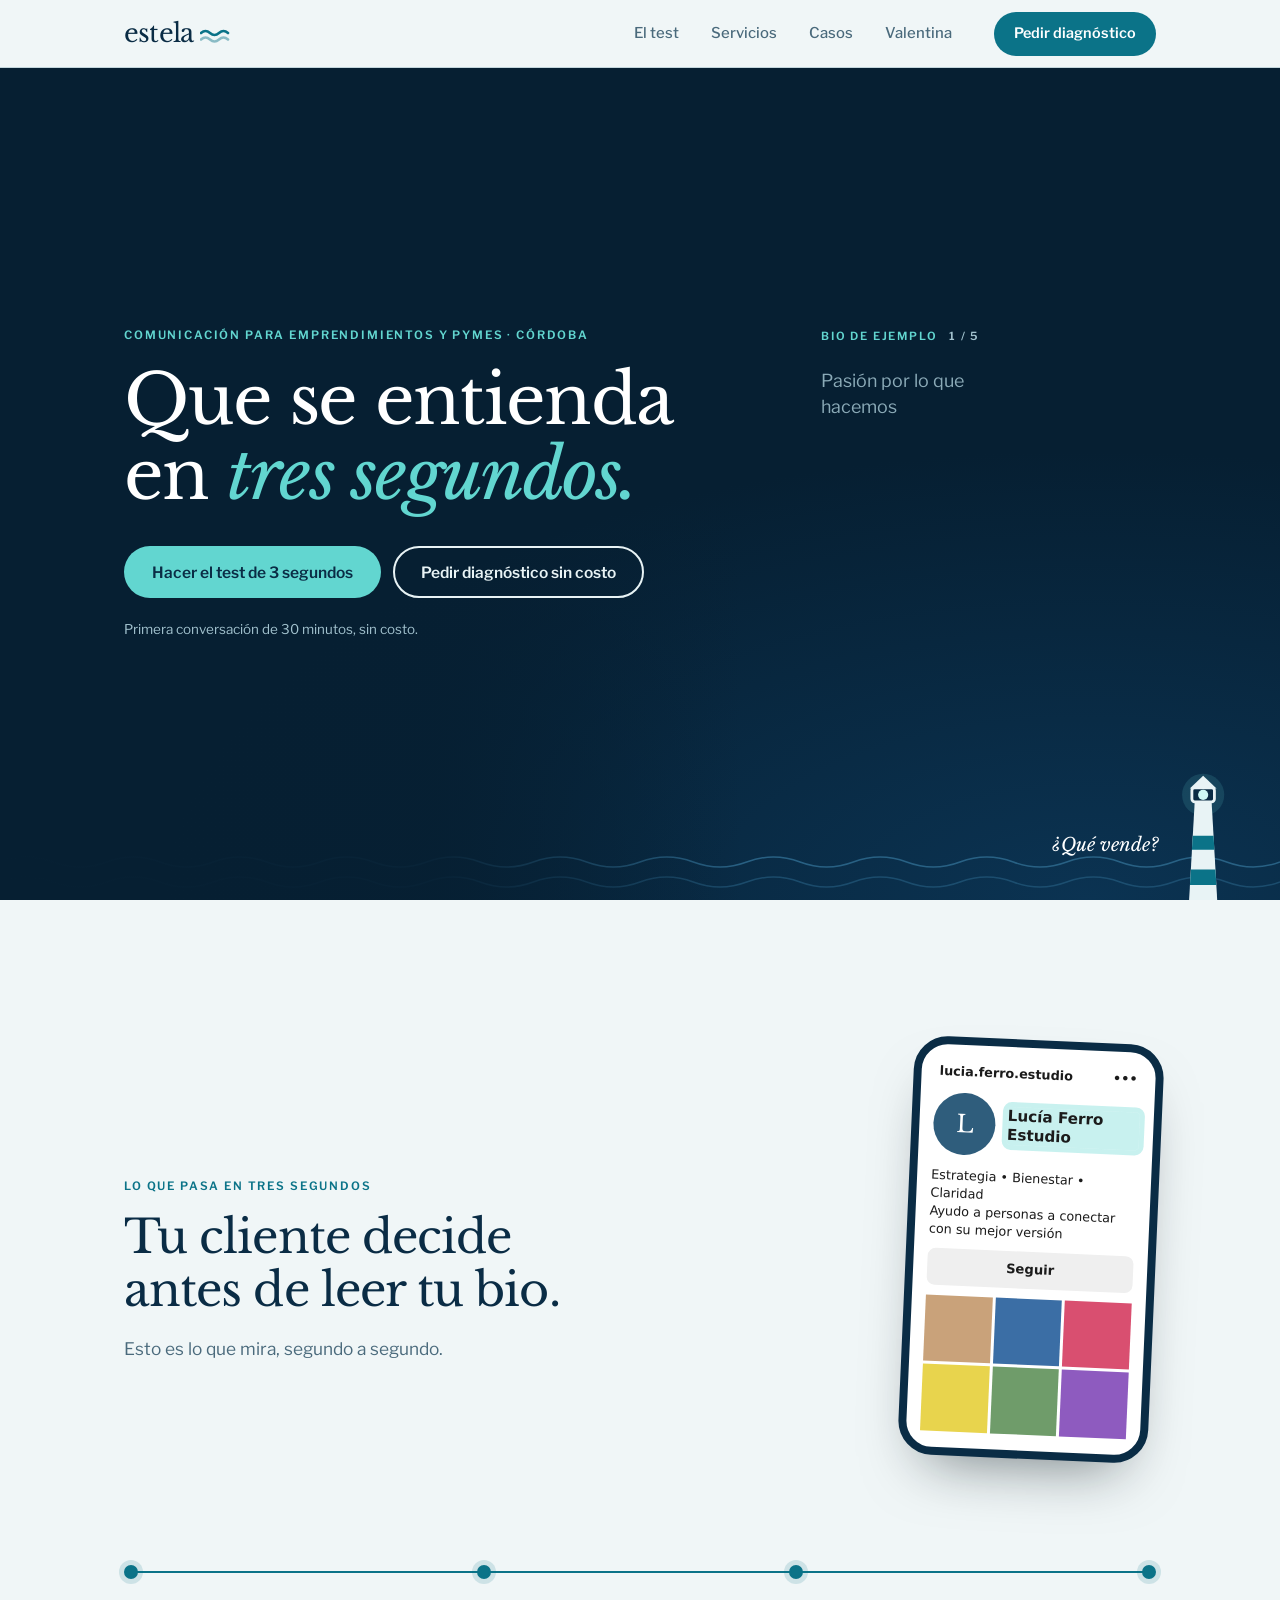
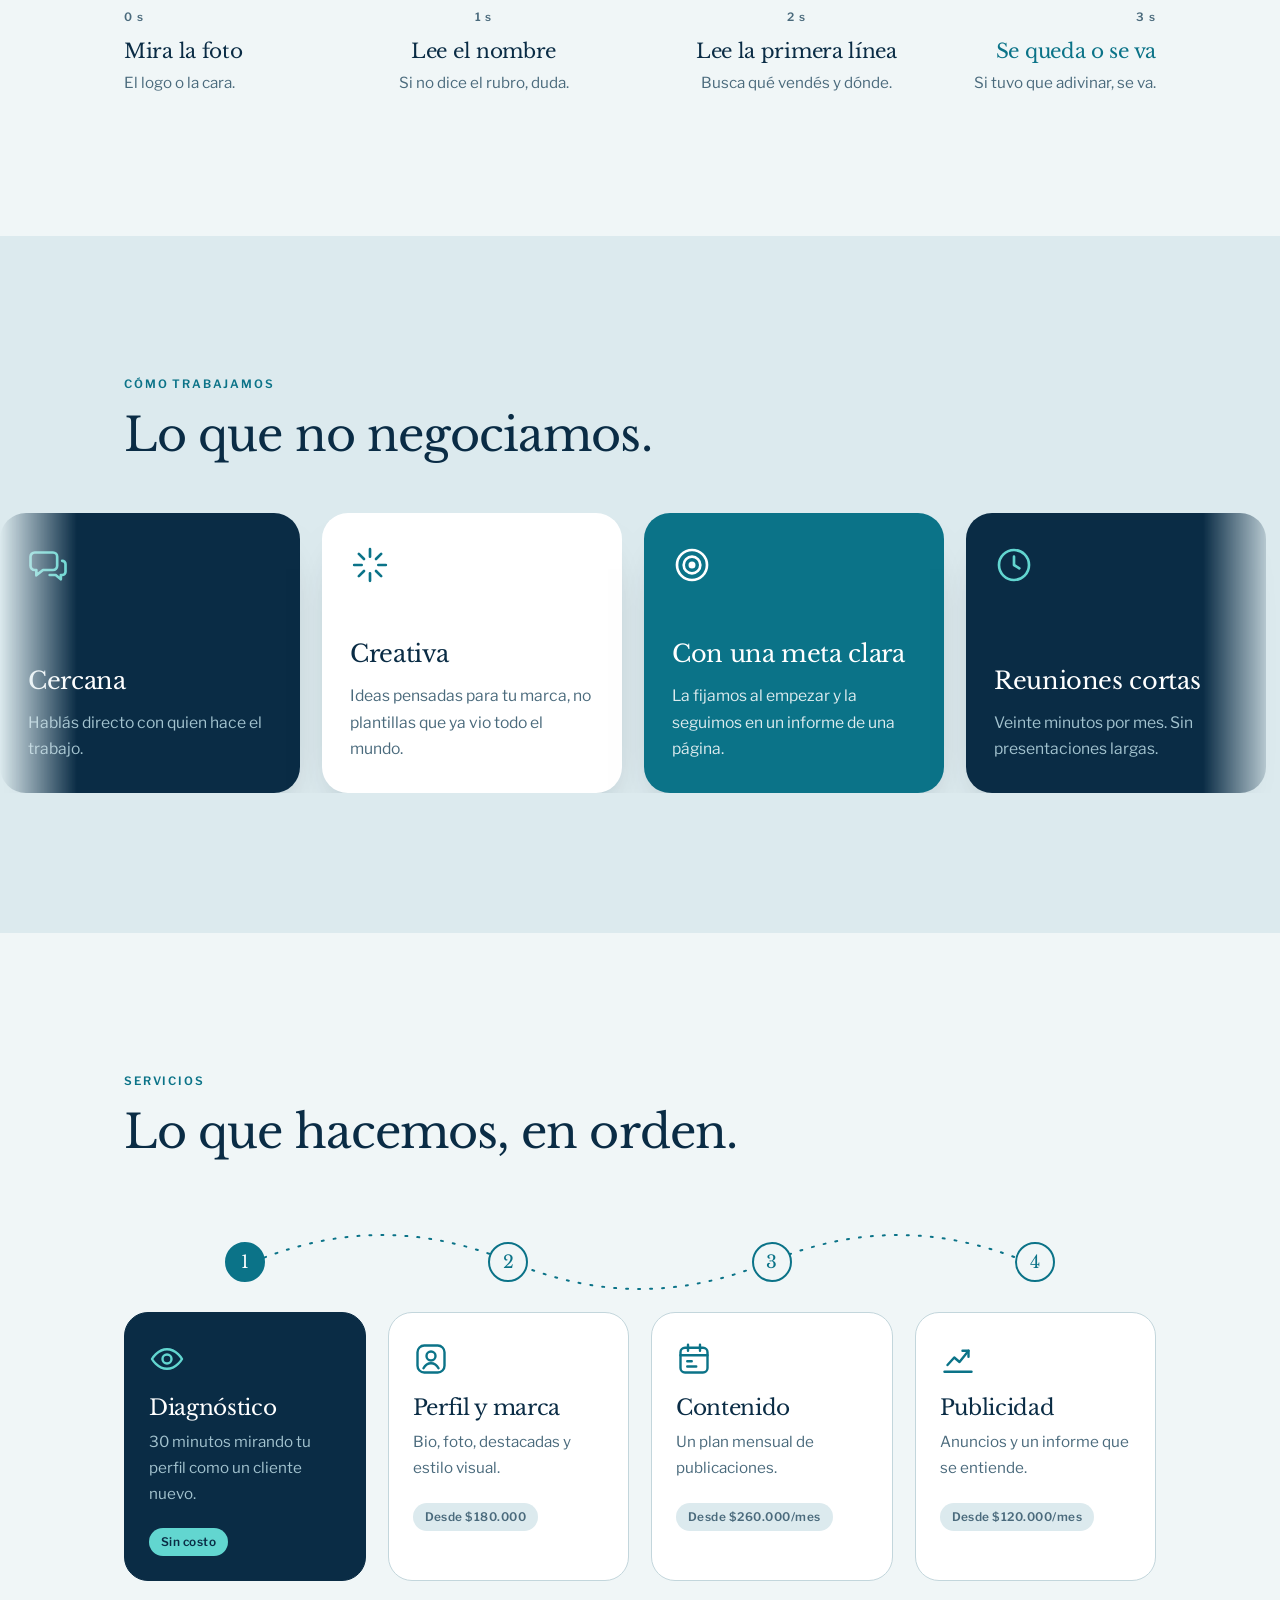
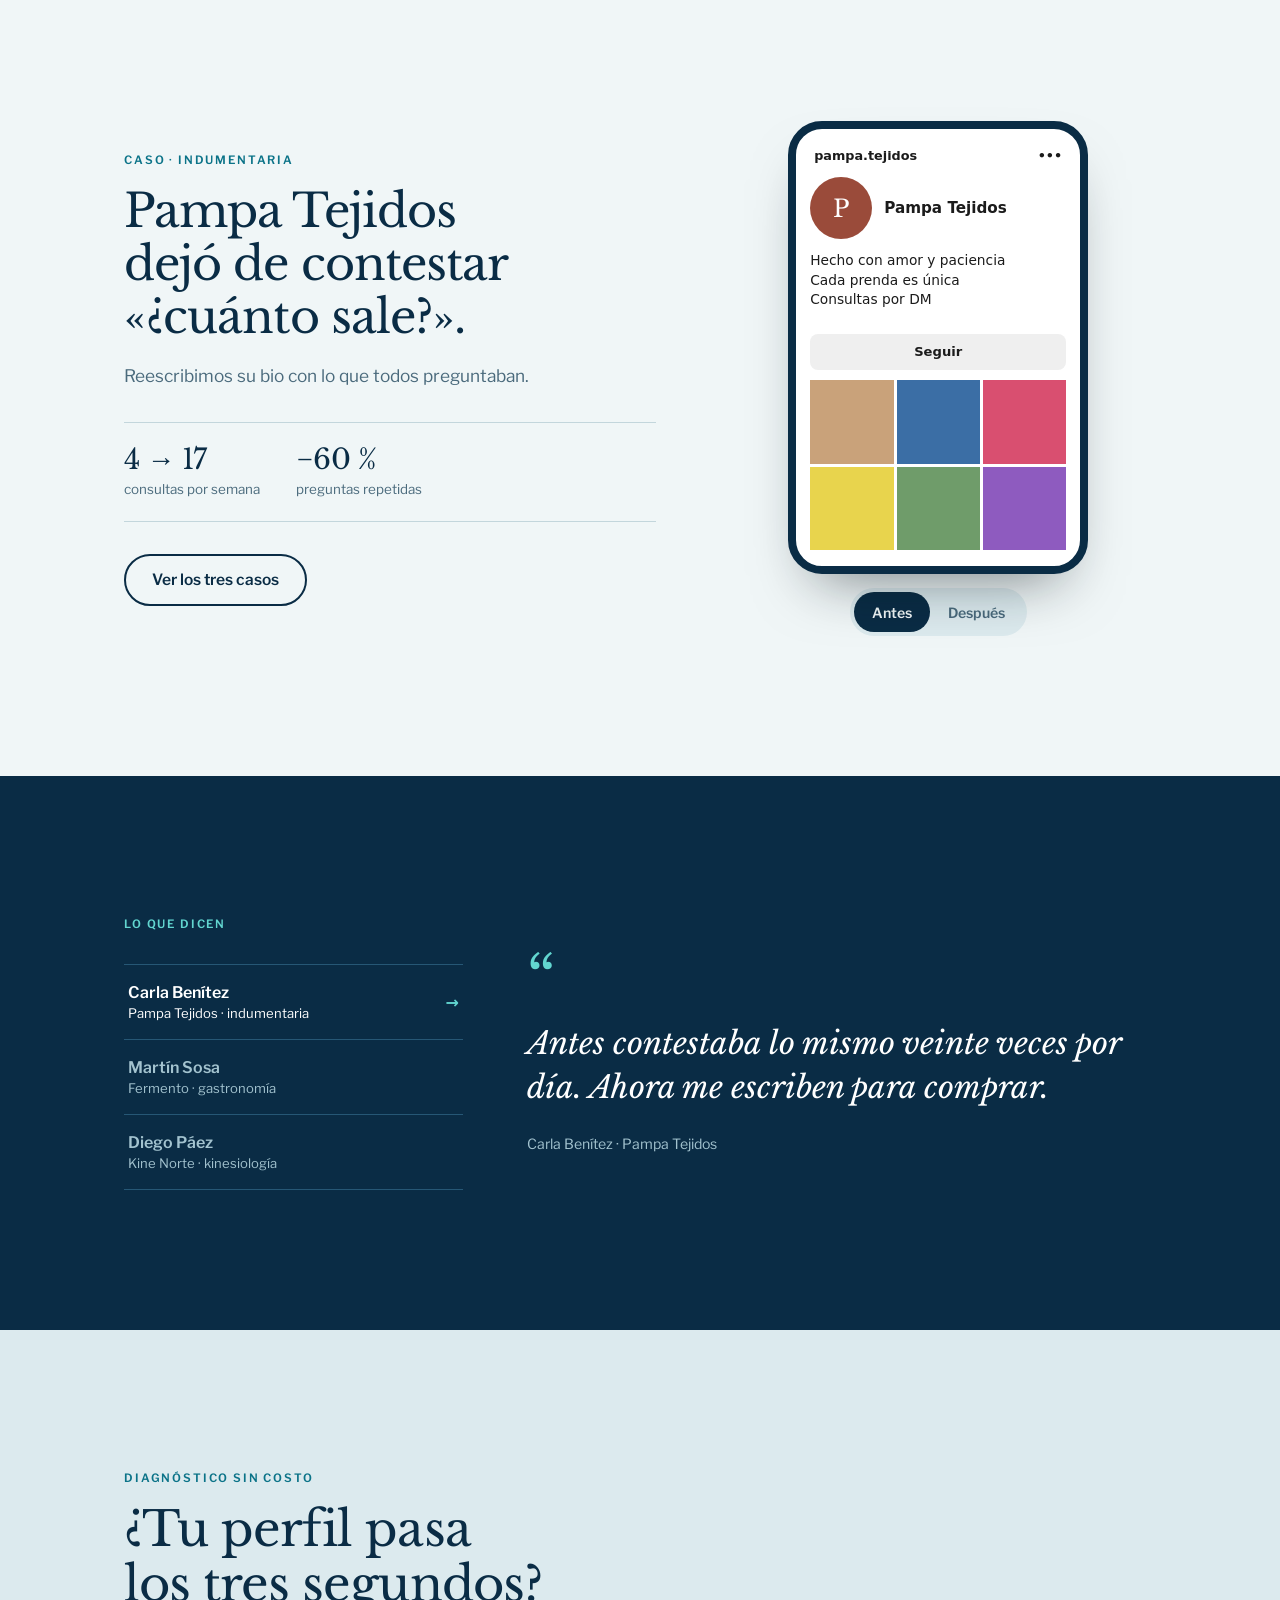
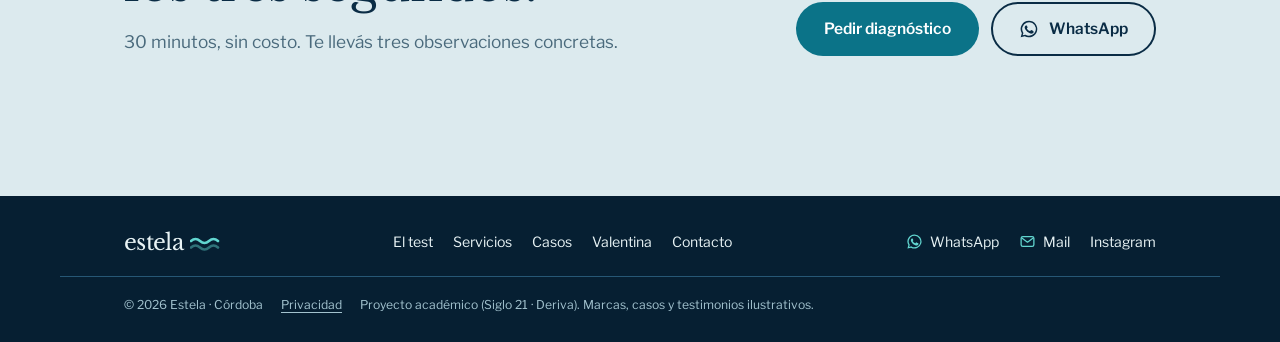
==== commit cc087872: "Más presencia en la compu: regla a todo el ancho, corriente de cartas, ruta y servicios ilustrados -" ====
--- a/index.html
+++ b/index.html
@@ -16,7 +16,7 @@
 <link rel="preconnect" href="https://fonts.googleapis.com">
 <link rel="preconnect" href="https://fonts.gstatic.com" crossorigin>
 <link rel="stylesheet" href="https://fonts.googleapis.com/css2?family=Libre+Baskerville:ital,wght@0,400;0,700;1,400&family=Libre+Franklin:wght@400;500;600;700&display=swap">
-<link rel="stylesheet" href="css/estela.css?v=20261028a">
+<link rel="stylesheet" href="css/estela.css?v=20261028b">
 </head>
 <body>
 <a class="saltar" href="#principal">Saltar al contenido</a>
@@ -75,8 +75,17 @@
 
 <section class="seccion" id="tres-segundos">
   <div class="ancho">
-    <p class="ceja">Lo que pasa en tres segundos</p>
-    <h2 class="titulo">Tu cliente decide antes de leer tu bio.</h2>
+    <div class="tres-cab">
+      <div>
+        <p class="ceja">Lo que pasa en tres segundos</p>
+        <h2 class="titulo">Tu cliente decide antes de leer tu bio.</h2>
+        <p class="intro">Esto es lo que mira, segundo a segundo.</p>
+      </div>
+      <div class="tres-tel" aria-hidden="true">
+        <div class="telefono foco" data-perfil="ferro" data-vista="antes"></div>
+        <p class="tres-veredicto">¿Se queda o se va?</p>
+      </div>
+    </div>
     <div class="regla aparece">
       <div class="regla-linea" aria-hidden="true"><i></i></div>
       <ol class="regla-pasos">
@@ -89,36 +98,44 @@
   </div>
 </section>
 
-<section class="seccion cartas-sec">
-  <div class="ancho cartas-cab">
-    <div>
-      <p class="ceja">Cómo trabajamos</p>
-      <h2 class="titulo">Lo que no negociamos.</h2>
-    </div>
-    <div class="cartas-flechas">
-      <button class="flecha" type="button" data-dir="-1" aria-label="Carta anterior">←</button>
-      <button class="flecha" type="button" data-dir="1" aria-label="Carta siguiente">→</button>
-    </div>
-  </div>
-  <div class="cartas" tabindex="0" role="region" aria-label="Cómo trabajamos: deslizá para ver más">
-    <article class="carta"><svg class="icono" viewBox="0 0 24 24" aria-hidden="true" fill="none" stroke="currentColor" stroke-width="1.6" stroke-linecap="round" stroke-linejoin="round"><path d="M4 4.5h11a2.5 2.5 0 0 1 2.5 2.5v5.5a2.5 2.5 0 0 1-2.5 2.5H9l-4 3.2V15H4a2.5 2.5 0 0 1-2.5-2.5V7A2.5 2.5 0 0 1 4 4.5Z"/><path d="M20.5 9.5a2 2 0 0 1 2 2V16a2 2 0 0 1-2 2h-.8v2.6L16.6 18H13"/></svg><h3>Cercana</h3><p>Hablás directo con quien hace el trabajo.</p></article>
-    <article class="carta"><svg class="icono" viewBox="0 0 24 24" aria-hidden="true" fill="none" stroke="currentColor" stroke-width="1.6" stroke-linecap="round" stroke-linejoin="round"><path d="M12 2.5v4.5M12 17v4.5M2.5 12H7M17 12h4.5M5.3 5.3l3.1 3.1M15.6 15.6l3.1 3.1M5.3 18.7l3.1-3.1M15.6 8.4l3.1-3.1"/></svg><h3>Creativa</h3><p>Ideas pensadas para tu marca, no plantillas que ya vio todo el mundo.</p></article>
-    <article class="carta"><svg class="icono" viewBox="0 0 24 24" aria-hidden="true" fill="none" stroke="currentColor" stroke-width="1.6" stroke-linecap="round" stroke-linejoin="round"><circle cx="12" cy="12" r="9"/><circle cx="12" cy="12" r="5"/><circle cx="12" cy="12" r="1.3" fill="currentColor"/></svg><h3>Con una meta clara</h3><p>La fijamos al empezar y la seguimos en un informe de una página.</p></article>
-    <article class="carta"><svg class="icono" viewBox="0 0 24 24" aria-hidden="true" fill="none" stroke="currentColor" stroke-width="1.6" stroke-linecap="round" stroke-linejoin="round"><circle cx="12" cy="12" r="9"/><path d="M12 7v5l3.2 2"/></svg><h3>Reuniones cortas</h3><p>Veinte minutos por mes. Sin presentaciones largas.</p></article>
-    <article class="carta"><svg class="icono" viewBox="0 0 24 24" aria-hidden="true" fill="none" stroke="currentColor" stroke-width="1.6" stroke-linecap="round" stroke-linejoin="round"><circle cx="12" cy="12" r="9"/><path d="m8 12.2 2.8 2.8L16.2 9"/></svg><h3>Vos decidís</h3><p>Cada publicación pasa por vos antes de salir.</p></article>
-  </div>
-  <div class="ancho"><div class="cartas-puntos" aria-hidden="true"><i></i><i></i><i></i><i></i><i></i></div></div>
+<section class="seccion corriente-sec">
+  <div class="ancho">
+    <p class="ceja">Cómo trabajamos</p>
+    <h2 class="titulo">Lo que no negociamos.</h2>
+  </div>
+  <!-- las cartas fluyen solas como una corriente; se frenan si pasás el mouse o las tocás -->
+  <div class="corriente" role="region" aria-label="Cómo trabajamos">
+    <div class="corriente-pista">
+      <div class="corriente-set">
+        <article class="carta"><svg class="icono" viewBox="0 0 24 24" aria-hidden="true" fill="none" stroke="currentColor" stroke-width="1.6" stroke-linecap="round" stroke-linejoin="round"><path d="M4 4.5h11a2.5 2.5 0 0 1 2.5 2.5v5.5a2.5 2.5 0 0 1-2.5 2.5H9l-4 3.2V15H4a2.5 2.5 0 0 1-2.5-2.5V7A2.5 2.5 0 0 1 4 4.5Z"/><path d="M20.5 9.5a2 2 0 0 1 2 2V16a2 2 0 0 1-2 2h-.8v2.6L16.6 18H13"/></svg><h3>Cercana</h3><p>Hablás directo con quien hace el trabajo.</p></article>
+        <article class="carta"><svg class="icono" viewBox="0 0 24 24" aria-hidden="true" fill="none" stroke="currentColor" stroke-width="1.6" stroke-linecap="round" stroke-linejoin="round"><path d="M12 2.5v4.5M12 17v4.5M2.5 12H7M17 12h4.5M5.3 5.3l3.1 3.1M15.6 15.6l3.1 3.1M5.3 18.7l3.1-3.1M15.6 8.4l3.1-3.1"/></svg><h3>Creativa</h3><p>Ideas pensadas para tu marca, no plantillas que ya vio todo el mundo.</p></article>
+        <article class="carta"><svg class="icono" viewBox="0 0 24 24" aria-hidden="true" fill="none" stroke="currentColor" stroke-width="1.6" stroke-linecap="round" stroke-linejoin="round"><circle cx="12" cy="12" r="9"/><circle cx="12" cy="12" r="5"/><circle cx="12" cy="12" r="1.3" fill="currentColor"/></svg><h3>Con una meta clara</h3><p>La fijamos al empezar y la seguimos en un informe de una página.</p></article>
+        <article class="carta"><svg class="icono" viewBox="0 0 24 24" aria-hidden="true" fill="none" stroke="currentColor" stroke-width="1.6" stroke-linecap="round" stroke-linejoin="round"><circle cx="12" cy="12" r="9"/><path d="M12 7v5l3.2 2"/></svg><h3>Reuniones cortas</h3><p>Veinte minutos por mes. Sin presentaciones largas.</p></article>
+        <article class="carta"><svg class="icono" viewBox="0 0 24 24" aria-hidden="true" fill="none" stroke="currentColor" stroke-width="1.6" stroke-linecap="round" stroke-linejoin="round"><circle cx="12" cy="12" r="9"/><path d="m8 12.2 2.8 2.8L16.2 9"/></svg><h3>Vos decidís</h3><p>Cada publicación pasa por vos antes de salir.</p></article>
+      </div>
+      <div class="corriente-set" aria-hidden="true">
+        <article class="carta"><svg class="icono" viewBox="0 0 24 24" aria-hidden="true" fill="none" stroke="currentColor" stroke-width="1.6" stroke-linecap="round" stroke-linejoin="round"><path d="M4 4.5h11a2.5 2.5 0 0 1 2.5 2.5v5.5a2.5 2.5 0 0 1-2.5 2.5H9l-4 3.2V15H4a2.5 2.5 0 0 1-2.5-2.5V7A2.5 2.5 0 0 1 4 4.5Z"/><path d="M20.5 9.5a2 2 0 0 1 2 2V16a2 2 0 0 1-2 2h-.8v2.6L16.6 18H13"/></svg><h3>Cercana</h3><p>Hablás directo con quien hace el trabajo.</p></article>
+        <article class="carta"><svg class="icono" viewBox="0 0 24 24" aria-hidden="true" fill="none" stroke="currentColor" stroke-width="1.6" stroke-linecap="round" stroke-linejoin="round"><path d="M12 2.5v4.5M12 17v4.5M2.5 12H7M17 12h4.5M5.3 5.3l3.1 3.1M15.6 15.6l3.1 3.1M5.3 18.7l3.1-3.1M15.6 8.4l3.1-3.1"/></svg><h3>Creativa</h3><p>Ideas pensadas para tu marca, no plantillas que ya vio todo el mundo.</p></article>
+        <article class="carta"><svg class="icono" viewBox="0 0 24 24" aria-hidden="true" fill="none" stroke="currentColor" stroke-width="1.6" stroke-linecap="round" stroke-linejoin="round"><circle cx="12" cy="12" r="9"/><circle cx="12" cy="12" r="5"/><circle cx="12" cy="12" r="1.3" fill="currentColor"/></svg><h3>Con una meta clara</h3><p>La fijamos al empezar y la seguimos en un informe de una página.</p></article>
+        <article class="carta"><svg class="icono" viewBox="0 0 24 24" aria-hidden="true" fill="none" stroke="currentColor" stroke-width="1.6" stroke-linecap="round" stroke-linejoin="round"><circle cx="12" cy="12" r="9"/><path d="M12 7v5l3.2 2"/></svg><h3>Reuniones cortas</h3><p>Veinte minutos por mes. Sin presentaciones largas.</p></article>
+        <article class="carta"><svg class="icono" viewBox="0 0 24 24" aria-hidden="true" fill="none" stroke="currentColor" stroke-width="1.6" stroke-linecap="round" stroke-linejoin="round"><circle cx="12" cy="12" r="9"/><path d="m8 12.2 2.8 2.8L16.2 9"/></svg><h3>Vos decidís</h3><p>Cada publicación pasa por vos antes de salir.</p></article>
+      </div>
+    </div>
+  </div>
 </section>
 
 <section class="seccion">
   <div class="ancho">
     <p class="ceja">Servicios</p>
     <h2 class="titulo">Lo que hacemos, en orden.</h2>
-    <div class="recorrido aparece">
-      <a class="tramo" href="servicios.html#diagnostico"><span class="boya"></span><svg class="icono" viewBox="0 0 24 24" aria-hidden="true" fill="none" stroke="currentColor" stroke-width="1.6" stroke-linecap="round" stroke-linejoin="round"><path d="M2 12s3.6-6.5 10-6.5S22 12 22 12s-3.6 6.5-10 6.5S2 12 2 12Z"/><circle cx="12" cy="12" r="3"/></svg><h3>Diagnóstico</h3><p>30 minutos mirando tu perfil.</p><span class="dato">Sin costo</span></a>
-      <a class="tramo" href="servicios.html#perfil"><span class="boya"></span><svg class="icono" viewBox="0 0 24 24" aria-hidden="true" fill="none" stroke="currentColor" stroke-width="1.6" stroke-linecap="round" stroke-linejoin="round"><rect x="3" y="3" width="18" height="18" rx="4.5"/><circle cx="12" cy="10" r="3"/><path d="M7 18.2c1.2-2.3 3-3.4 5-3.4s3.8 1.1 5 3.4"/></svg><h3>Perfil y marca</h3><p>Bio, foto, destacadas y estilo.</p><span class="dato">Desde <span data-precio="perfil">$180.000</span></span></a>
-      <a class="tramo" href="servicios.html#plan"><span class="boya"></span><svg class="icono" viewBox="0 0 24 24" aria-hidden="true" fill="none" stroke="currentColor" stroke-width="1.6" stroke-linecap="round" stroke-linejoin="round"><rect x="3" y="4.5" width="18" height="16.5" rx="3"/><path d="M3 9.5h18M8 2.5v4M16 2.5v4M7.5 13.5h3M7.5 17h6"/></svg><h3>Contenido</h3><p>Un plan mensual de publicaciones.</p><span class="dato">Desde <span data-precio="contenido">$260.000</span>/mes</span></a>
-      <a class="tramo" href="servicios.html#publicidad"><span class="boya"></span><svg class="icono" viewBox="0 0 24 24" aria-hidden="true" fill="none" stroke="currentColor" stroke-width="1.6" stroke-linecap="round" stroke-linejoin="round"><path d="M3 20.5h18"/><path d="M5 16l4.5-5 3.5 3 6-7.5"/><path d="M15 6.5h4v4"/></svg><h3>Publicidad</h3><p>Anuncios y un informe claro.</p><span class="dato">Desde <span data-precio="publicidad">$120.000</span>/mes</span></a>
+    <div class="ruta aparece">
+      <svg class="ruta-linea" viewBox="0 0 1000 80" preserveAspectRatio="none" aria-hidden="true"><path d="M125 40 C 210 4, 290 4, 375 40 S 540 76, 625 40 S 790 4, 875 40"/></svg>
+      <div class="ruta-paradas">
+        <a class="parada gratis" href="servicios.html#diagnostico" style="--i:0"><span class="boya">1</span><div class="parada-card"><svg class="icono" viewBox="0 0 24 24" aria-hidden="true" fill="none" stroke="currentColor" stroke-width="1.6" stroke-linecap="round" stroke-linejoin="round"><path d="M2 12s3.6-6.5 10-6.5S22 12 22 12s-3.6 6.5-10 6.5S2 12 2 12Z"/><circle cx="12" cy="12" r="3"/></svg><h3>Diagnóstico</h3><p>30 minutos mirando tu perfil como un cliente nuevo.</p><span class="dato">Sin costo</span></div></a>
+        <a class="parada" href="servicios.html#perfil" style="--i:1"><span class="boya">2</span><div class="parada-card"><svg class="icono" viewBox="0 0 24 24" aria-hidden="true" fill="none" stroke="currentColor" stroke-width="1.6" stroke-linecap="round" stroke-linejoin="round"><rect x="3" y="3" width="18" height="18" rx="4.5"/><circle cx="12" cy="10" r="3"/><path d="M7 18.2c1.2-2.3 3-3.4 5-3.4s3.8 1.1 5 3.4"/></svg><h3>Perfil y marca</h3><p>Bio, foto, destacadas y estilo visual.</p><span class="dato">Desde <span data-precio="perfil">$180.000</span></span></div></a>
+        <a class="parada" href="servicios.html#plan" style="--i:2"><span class="boya">3</span><div class="parada-card"><svg class="icono" viewBox="0 0 24 24" aria-hidden="true" fill="none" stroke="currentColor" stroke-width="1.6" stroke-linecap="round" stroke-linejoin="round"><rect x="3" y="4.5" width="18" height="16.5" rx="3"/><path d="M3 9.5h18M8 2.5v4M16 2.5v4M7.5 13.5h3M7.5 17h6"/></svg><h3>Contenido</h3><p>Un plan mensual de publicaciones.</p><span class="dato">Desde <span data-precio="contenido">$260.000</span>/mes</span></div></a>
+        <a class="parada" href="servicios.html#publicidad" style="--i:3"><span class="boya">4</span><div class="parada-card"><svg class="icono" viewBox="0 0 24 24" aria-hidden="true" fill="none" stroke="currentColor" stroke-width="1.6" stroke-linecap="round" stroke-linejoin="round"><path d="M3 20.5h18"/><path d="M5 16l4.5-5 3.5 3 6-7.5"/><path d="M15 6.5h4v4"/></svg><h3>Publicidad</h3><p>Anuncios y un informe que se entiende.</p><span class="dato">Desde <span data-precio="publicidad">$120.000</span>/mes</span></div></a>
+      </div>
     </div>
   </div>
 </section>
@@ -188,7 +205,7 @@
     <span>Proyecto académico (Siglo 21 · Deriva). Marcas, casos y testimonios ilustrativos.</span>
   </div>
 </footer>
-<script src="js/datos.js?v=20261028a"></script>
-<script src="js/estela.js?v=20261028a"></script>
+<script src="js/datos.js?v=20261028b"></script>
+<script src="js/estela.js?v=20261028b"></script>
 </body>
 </html>
--- a/css/estela.css
+++ b/css/estela.css
@@ -133,65 +133,107 @@
 .oscuro .intro{color:var(--sobre-mar-suave)}
 .oscuro .titulo{color:#fff}
 
-/* ---------- la regla de los tres segundos: la línea va de punto a punto en 3 s reales ---------- */
+/* ---------- la regla de los tres segundos: la línea cruza todo el ancho, de punto a punto, en 3 s reales ---------- */
+.tres-cab{display:grid;grid-template-columns:minmax(0,1fr) auto;gap:56px;align-items:center}
+.tres-tel{display:flex;flex-direction:column;align-items:center;gap:18px}
+.tres-tel .telefono{width:250px;transform:rotate(2.5deg)}
+.tres-tel .telefono .bio{font-size:.8rem}
+.tres-veredicto{font:400 italic 1.2rem var(--display);color:var(--baliza);opacity:0;transform:translateY(8px);transition:opacity .5s,transform .5s}
+.tres-tel.decide .tres-veredicto{opacity:1;transform:none}
+/* el teléfono marca lo que el cliente mira en cada segundo */
+.telefono.foco .avatar,.telefono.foco .nombre,.telefono.foco .bio,.telefono.foco .seguir{transition:box-shadow .35s,background .35s,color .35s}
+.telefono.foco.f0 .avatar{box-shadow:0 0 0 4px #fff,0 0 0 7px var(--luz)}
+.telefono.foco.f1 .nombre{background:rgba(98,214,208,.35);border-radius:4px;box-shadow:0 0 0 5px rgba(98,214,208,.35)}
+.telefono.foco.f2 .bio{background:rgba(98,214,208,.22);border-radius:6px;box-shadow:0 0 0 7px rgba(98,214,208,.22)}
+.telefono.foco.f3 .seguir{background:var(--luz);color:var(--mar)}
 .regla{position:relative;margin-top:64px}
-.regla-linea{position:absolute;left:var(--lx,6px);top:var(--ly,5px);width:var(--lw,75%);height:var(--lh,2px);background:var(--linea)}
+.regla-linea{position:absolute;left:var(--lx,6px);top:var(--ly,5px);width:var(--lw,100%);height:var(--lh,2px);background:var(--linea)}
 .regla-linea i{position:absolute;inset:0;background:var(--baliza);transform-origin:0 0;transform:scale(0,1)}
 .regla.vertical .regla-linea i{transform:scale(1,0)}
 .regla.corre .regla-linea i{transform:scale(1,1);transition:transform 3s linear}
-.regla-pasos{list-style:none;padding:0;margin:0;display:grid;grid-template-columns:repeat(4,1fr)}
-.paso{position:relative;padding-right:20px}
-.punto{position:relative;z-index:1;display:block;width:12px;height:12px;border-radius:50%;background:var(--espuma);border:2px solid var(--linea);margin-bottom:20px}
+/* columnas 1-2-2-1: los puntos quedan parejos y en los extremos (la línea va de borde a borde) */
+.regla-pasos{list-style:none;padding:0;margin:0;display:grid;grid-template-columns:1.3fr 2fr 2fr 1.3fr}
+.paso{position:relative;padding:0 12px}
+.paso:first-child{padding-left:0}
+.paso:last-child{padding-right:0;text-align:right}
+.paso:nth-child(2),.paso:nth-child(3){text-align:center}
+.punto{position:relative;z-index:1;display:block;width:14px;height:14px;border-radius:50%;background:var(--espuma);border:2px solid var(--linea);margin-bottom:22px}
+.paso:nth-child(2) .punto,.paso:nth-child(3) .punto{margin-inline:auto}
+.paso:last-child .punto{margin-left:auto}
 .regla.corre .punto{animation:prende .25s forwards;animation-delay:calc(var(--i) * 1s)}
-@keyframes prende{to{background:var(--baliza);border-color:var(--baliza)}}
+@keyframes prende{to{background:var(--baliza);border-color:var(--baliza);box-shadow:0 0 0 5px rgba(11,115,136,.15)}}
 .paso .seg{font:600 .72rem var(--etiqueta);letter-spacing:.12em;color:var(--tinta-suave)}
-.paso h3{font:400 1.2rem/1.3 var(--display);margin:8px 0 6px}
+.paso h3{font:400 1.25rem/1.3 var(--display);margin:8px 0 6px}
 .paso p{font-size:.95rem;color:var(--tinta-suave)}
 .paso:last-child h3{color:var(--baliza)}
+@media (max-width:900px){
+  .tres-cab{grid-template-columns:1fr}
+  .tres-tel{display:none}
+}
 @media (max-width:760px){
   .regla{margin-top:44px}
   .regla-pasos{grid-template-columns:1fr;grid-auto-rows:1fr;padding-left:34px}
-  .paso{padding:0 0 26px}
-  .punto{position:absolute;left:-34px;top:2px;margin:0}
-}
-
-/* ---------- cómo trabajamos: cartas que pasan hacia el costado ---------- */
-.cartas-sec{background:var(--espuma-2);overflow:hidden}
-.cartas-cab{display:flex;align-items:flex-end;justify-content:space-between;gap:20px}
-.cartas-flechas{display:flex;gap:8px}
-.flecha{width:48px;height:48px;border-radius:50%;border:1.5px solid var(--tinta);background:transparent;color:var(--tinta);font:500 1.2rem var(--cuerpo);cursor:pointer;transition:background .2s,color .2s}
-.flecha:hover{background:var(--tinta);color:var(--espuma)}
-.cartas{display:flex;gap:18px;overflow-x:auto;scroll-snap-type:x mandatory;scroll-behavior:smooth;margin-top:44px;
-  padding:6px max(22px,calc((100vw - 1160px) / 2 + 5vw)) 26px;scroll-padding-inline:max(22px,calc((100vw - 1160px) / 2 + 5vw));scrollbar-width:none}
-.cartas::-webkit-scrollbar{display:none}
-.cartas:focus-visible{outline-offset:-3px}
-.carta{flex:0 0 min(330px,78vw);scroll-snap-align:start;background:var(--mar);color:var(--sobre-mar);border-radius:24px;padding:34px 30px 32px;
-  display:flex;flex-direction:column;gap:16px;min-height:280px;box-shadow:0 24px 40px -28px rgba(6,31,50,.6)}
-.carta .icono{width:42px;height:42px;color:var(--luz)}
-.carta h3{margin-top:auto;font:400 1.6rem/1.2 var(--display);color:#fff}
-.carta p{color:var(--sobre-mar-suave);font-size:1rem}
-.cartas-puntos{display:flex;gap:8px;margin-top:6px}
-.cartas-puntos i{width:8px;height:8px;border-radius:99px;background:var(--linea);transition:width .3s var(--ease),background .3s}
-.cartas-puntos i.activo{width:26px;background:var(--baliza)}
-@media (max-width:700px){.cartas-flechas{display:none}}
-
-/* ---------- recorrido (servicios en orden) ---------- */
-.recorrido{display:grid;grid-template-columns:repeat(4,1fr);gap:0;margin-top:56px;border-top:2px solid var(--tinta)}
-.tramo{position:relative;padding:34px 26px 8px 0;text-decoration:none;color:inherit;display:block}
-.tramo + .tramo{padding-left:26px;border-left:1px solid var(--linea)}
-.tramo .boya{position:absolute;top:-8px;left:0;width:14px;height:14px;border-radius:50%;background:var(--espuma);border:3px solid var(--tinta)}
-.tramo + .tramo .boya{left:26px}
-.tramo:first-child .boya{background:var(--baliza);border-color:var(--baliza)}
-.tramo h3{font:400 1.3rem/1.25 var(--display);margin:18px 0 6px}
-.tramo p{color:var(--tinta-suave);font-size:.95rem}
-.tramo .dato{display:inline-block;margin-top:16px;font:600 .74rem var(--etiqueta);letter-spacing:.04em;padding:6px 11px;border-radius:99px;background:var(--espuma-2);color:var(--tinta-suave)}
-.tramo:first-child .dato{background:var(--baliza);color:#fff}
-a.tramo:hover h3{color:var(--baliza)}
+  .paso,.paso:first-child,.paso:last-child,.paso:nth-child(2),.paso:nth-child(3){padding:0 0 26px;text-align:left}
+  .punto,.paso .punto{position:absolute;left:-34px;top:2px;margin:0}
+}
+
+/* ---------- cómo trabajamos: una corriente de cartas que fluye sola ---------- */
+.corriente-sec{background:var(--espuma-2);overflow:hidden}
+.corriente{margin-top:52px;overflow:hidden;
+  -webkit-mask:linear-gradient(90deg,transparent,#000 6%,#000 94%,transparent);mask:linear-gradient(90deg,transparent,#000 6%,#000 94%,transparent)}
+.corriente-pista{display:flex;width:max-content;animation:corriente 52s linear infinite}
+.corriente:hover .corriente-pista,.corriente.pausa .corriente-pista{animation-play-state:paused}
+.corriente-set{display:flex;gap:22px;padding-right:22px}
+@keyframes corriente{to{transform:translateX(-50%)}}
+.carta{flex:0 0 300px;border-radius:26px;padding:32px 28px 30px;display:flex;flex-direction:column;gap:14px;min-height:280px;
+  background:var(--mar);color:var(--sobre-mar);box-shadow:0 26px 44px -30px rgba(6,31,50,.6);transition:transform .35s var(--ease)}
+.carta:hover{transform:translateY(-8px)}
+.carta .icono{width:40px;height:40px;color:var(--luz)}
+.carta h3{margin-top:auto;font:400 1.5rem/1.2 var(--display);color:#fff}
+.carta p{color:var(--sobre-mar-suave);font-size:.98rem}
+.carta:nth-child(3n+2){background:#fff;color:var(--tinta)}
+.carta:nth-child(3n+2) h3{color:var(--tinta)}
+.carta:nth-child(3n+2) p{color:var(--tinta-suave)}
+.carta:nth-child(3n+2) .icono{color:var(--baliza)}
+.carta:nth-child(3n){background:var(--baliza)}
+.carta:nth-child(3n) p{color:rgba(255,255,255,.86)}
+.carta:nth-child(3n) .icono{color:#fff}
+@media (max-width:700px){.carta{flex-basis:250px;min-height:240px;padding:28px 24px}.corriente-pista{animation-duration:38s}}
+
+/* ---------- lo que hacemos: una ruta náutica que se dibuja sola, con boyas numeradas ---------- */
+.ruta{position:relative;margin-top:64px}
+.ruta-linea{position:absolute;left:0;right:0;top:0;width:100%;max-width:none;height:80px;overflow:visible;clip-path:inset(-10px 100% -10px 0);transition:clip-path 2.2s var(--ease)}
+.ruta-linea path{fill:none;stroke:var(--baliza);stroke-width:2;stroke-dasharray:2 10;stroke-linecap:round;vector-effect:non-scaling-stroke}
+.ruta.visto .ruta-linea{clip-path:inset(-10px 0 -10px 0)}
+.ruta-paradas{position:relative;display:grid;grid-template-columns:repeat(4,1fr);gap:22px}
+.parada{display:flex;flex-direction:column;align-items:center;text-decoration:none;color:inherit}
+.boya{position:relative;z-index:1;width:40px;height:40px;margin-top:20px;flex:none;border-radius:50%;display:grid;place-items:center;background:var(--espuma);
+  border:2px solid var(--baliza);color:var(--baliza);font:400 1.1rem var(--display);opacity:0;transform:scale(.5);
+  transition:transform .55s cubic-bezier(.3,1.6,.5,1),opacity .4s;transition-delay:calc(.3s + var(--i) * .45s)}
+.ruta.visto .boya{opacity:1;transform:none}
+.parada.gratis .boya{background:var(--baliza);color:#fff}
+.parada-card{margin-top:30px;width:100%;flex:1;display:flex;flex-direction:column;gap:8px;background:#fff;border:1px solid var(--linea);border-radius:24px;padding:28px 24px 24px;
+  transition:transform .35s var(--ease),box-shadow .35s}
+.parada:hover .parada-card{transform:translateY(-6px);box-shadow:0 26px 44px -28px rgba(6,31,50,.45)}
+.parada-card .icono{width:36px;height:36px}
+.parada-card h3{font:400 1.35rem/1.2 var(--display);margin-top:10px}
+.parada-card p{font-size:.95rem;color:var(--tinta-suave)}
+.parada-card .dato{margin-top:auto;align-self:flex-start;font:600 .74rem var(--etiqueta);letter-spacing:.04em;padding:7px 12px;border-radius:99px;background:var(--espuma-2);color:var(--tinta-suave)}
+.parada-card p + .dato{margin-top:14px}
+.parada.gratis .parada-card{background:var(--mar);border-color:var(--mar);color:var(--sobre-mar)}
+.parada.gratis .parada-card h3{color:#fff}
+.parada.gratis .parada-card p{color:var(--sobre-mar-suave)}
+.parada.gratis .parada-card .icono{color:var(--luz)}
+.parada.gratis .parada-card .dato{background:var(--luz);color:var(--mar)}
+a.parada:hover h3{text-decoration:underline;text-decoration-thickness:1px;text-underline-offset:4px}
 @media (max-width:900px){
-  .recorrido{grid-template-columns:1fr 1fr;border-top:0;gap:34px 22px}
-  .tramo,.tramo + .tramo{padding:0;border-left:0}
-  .tramo .boya{display:none}
-  .tramo h3{margin-top:12px}
+  .ruta{margin-top:44px}
+  .ruta-linea{display:none}
+  .ruta-paradas{grid-template-columns:1fr;gap:18px}
+  .ruta-paradas::before{content:"";position:absolute;left:19px;top:20px;bottom:20px;border-left:2px dashed var(--linea)}
+  .parada{flex-direction:row;align-items:flex-start;gap:16px}
+  .boya{margin-top:16px}
+  .parada-card{margin-top:0}
 }
 
 /* ---------- teléfono con perfil ---------- */
@@ -268,21 +310,62 @@
 .oscuro.pagina-cab{border-bottom-color:var(--linea-mar)}
 .oscuro.pagina-cab h1{color:#fff}
 
-/* ---------- servicios ---------- */
-.servicio{display:grid;grid-template-columns:170px minmax(0,1fr) minmax(0,.75fr);gap:44px;padding-block:56px;border-bottom:1px solid var(--linea)}
-.servicio .nro{display:flex;flex-direction:column;gap:14px;font:600 .72rem var(--etiqueta);letter-spacing:.14em;text-transform:uppercase;color:var(--tinta-suave)}
-.servicio .icono{width:44px;height:44px}
-.servicio h2{font:400 clamp(1.55rem,2.6vw,2.1rem)/1.15 var(--display);letter-spacing:-.02em;margin-bottom:12px}
-.servicio .que{color:var(--tinta-suave);max-width:44ch}
-.incluye{list-style:none;padding:0;margin:20px 0 0;display:grid;gap:10px}
-.incluye li{position:relative;padding-left:22px;font-size:.97rem}
-.incluye li::before{content:"";position:absolute;left:0;top:.62em;width:8px;height:8px;border-radius:50%;background:var(--baliza)}
-.ficha{align-self:start;background:#fff;border:1px solid var(--linea);border-radius:20px;padding:24px}
-.ficha dl{margin:0;display:grid;gap:16px}
-.ficha dt{font:600 .7rem var(--etiqueta);letter-spacing:.14em;text-transform:uppercase;color:var(--tinta-suave)}
-.ficha dd{margin:4px 0 0;font:600 1.02rem/1.35 var(--cuerpo)}
-.ficha .precio{color:var(--baliza)}
-@media (max-width:980px){.servicio{grid-template-columns:1fr;gap:20px}.servicio .nro{flex-direction:row;align-items:center}}
+/* ---------- servicios: franjas alternadas, cada una con su ilustración ---------- */
+.servicio-banda{padding-block:clamp(72px,9vw,120px);scroll-margin-top:var(--cab)}
+.servicio-banda:nth-of-type(even){background:#fff}
+.servicio{display:grid;grid-template-columns:minmax(0,1fr) minmax(0,1fr);gap:72px;align-items:center}
+.servicio-banda:nth-of-type(odd) .vis{order:-1}
+.servicio .nro{display:flex;align-items:center;gap:16px;margin:0}
+.nro-num{font:400 italic 3.6rem/1 var(--display);color:var(--baliza)}
+.servicio .icono{width:40px;height:40px}
+.servicio h2{font:400 clamp(1.8rem,3vw,2.5rem)/1.1 var(--display);letter-spacing:-.02em;margin:20px 0 12px}
+.servicio .que{color:var(--tinta-suave);max-width:42ch;font-size:1.05rem}
+.incluye{list-style:none;padding:0;margin:22px 0 0;display:grid;gap:10px}
+.incluye li{position:relative;padding-left:22px}
+.incluye li::before{content:"";position:absolute;left:0;top:.66em;width:8px;height:8px;border-radius:50%;background:var(--baliza)}
+.datos{display:flex;flex-wrap:wrap;gap:16px 40px;margin-top:30px;padding-top:22px;border-top:1px solid var(--linea)}
+.datos > div > span{display:block;font:600 .7rem var(--etiqueta);letter-spacing:.14em;text-transform:uppercase;color:var(--tinta-suave)}
+.datos b{display:block;margin-top:5px;font:400 1.3rem/1.2 var(--display);color:var(--baliza)}
+.datos div + div b{color:var(--tinta)}
+@media (max-width:900px){.servicio{grid-template-columns:1fr;gap:44px}.servicio-banda:nth-of-type(odd) .vis{order:0}}
+
+/* ilustraciones de cada servicio, hechas con formas simples */
+.vis{position:relative;aspect-ratio:5/4;border-radius:30px;overflow:hidden;background:var(--mar);box-shadow:0 30px 60px -36px rgba(6,31,50,.55)}
+.vis-diag .mini-tel{position:absolute;left:12%;top:12%;bottom:-10%;width:38%;background:#fff;border-radius:26px;padding:20px 16px;display:flex;flex-direction:column;gap:9px}
+.mini-tel .mt-av{width:46px;height:46px;border-radius:50%;background:#C98B5E}
+.mini-tel .mt-l{height:8px;border-radius:4px;background:#DCE3E6}
+.mini-tel .l1{width:80%}.mini-tel .l2{width:62%}.mini-tel .l3{width:70%}
+.mini-tel .mt-grilla{display:grid;grid-template-columns:repeat(3,1fr);gap:3px;margin-top:8px}
+.mini-tel .mt-grilla i{aspect-ratio:1;background:#E3EBEE}
+.vis-diag .lupa{position:absolute;left:30%;top:30%;width:22%;aspect-ratio:1;border-radius:50%;border:5px solid var(--luz);background:rgba(98,214,208,.12)}
+.vis-diag .lupa::after{content:"";position:absolute;right:-26%;bottom:-26%;width:34%;height:7px;border-radius:4px;background:var(--luz);transform:rotate(45deg);transform-origin:left center}
+.vis-diag .nota{position:absolute;right:7%;width:40%;padding:12px 14px;border-radius:12px;background:#fff;color:var(--tinta);font-size:.84rem;line-height:1.35;
+  border-left:4px solid var(--luz);box-shadow:0 14px 24px -16px rgba(0,0,0,.6)}
+.vis-diag .n1{top:14%;transform:rotate(-2deg)}.vis-diag .n2{top:41%;transform:rotate(1.5deg)}.vis-diag .n3{top:66%;transform:rotate(-1deg)}
+.vis-perfil{background:var(--espuma-2)}
+.bio-card{position:absolute;width:62%;padding:22px 24px;border-radius:20px;background:#fff;box-shadow:0 20px 34px -22px rgba(6,31,50,.5)}
+.bio-card small{display:block;font:600 .68rem var(--etiqueta);letter-spacing:.14em;text-transform:uppercase;color:var(--tinta-suave);margin-bottom:8px}
+.bio-card p{font-size:.95rem;line-height:1.5}
+.bio-card.antes{left:8%;top:12%;transform:rotate(-4deg);background:#F4F7F8;color:#8BA0AA}
+.bio-card.antes p{text-decoration:line-through;text-decoration-color:rgba(11,115,136,.5)}
+.bio-card.despues{right:8%;bottom:12%;transform:rotate(2deg);border:2px solid var(--baliza)}
+.bio-card.despues small{color:var(--baliza)}
+.bio-card.despues::after{content:"✓";position:absolute;right:-14px;top:-14px;width:34px;height:34px;border-radius:50%;display:grid;place-items:center;background:var(--baliza);color:#fff;font-weight:700}
+.vis-plan{display:flex;flex-direction:column;justify-content:center;align-items:center;gap:20px;padding:8%}
+.feed{display:grid;grid-template-columns:repeat(3,1fr);gap:6px;width:min(62%,300px)}
+.feed i{position:relative;aspect-ratio:1;border-radius:8px}
+.feed i.reel::after{content:"";position:absolute;right:8px;top:8px;border-left:9px solid #fff;border-top:6px solid transparent;border-bottom:6px solid transparent}
+.feed i.carru::after{content:"";position:absolute;right:7px;top:7px;width:10px;height:10px;border:2px solid #fff;border-radius:2px;box-shadow:3px -3px 0 -1px rgba(255,255,255,.7)}
+.semana{display:flex;gap:8px}
+.semana span{padding:6px 12px;border-radius:99px;background:rgba(98,214,208,.16);color:var(--luz);font:600 .76rem var(--etiqueta);letter-spacing:.06em}
+.vis-pub{background:#fff;border:1px solid var(--linea);padding:9% 10% 7%;display:flex;flex-direction:column}
+.vis-pub .pill{align-self:flex-start;padding:8px 14px;border-radius:99px;background:var(--mar);color:#fff;font:600 .85rem var(--etiqueta)}
+.vis-pub .barras{flex:1;display:flex;align-items:flex-end;gap:12%;margin-top:22px;border-bottom:2px solid var(--linea);padding:0 4%}
+.vis-pub .barras span{position:relative;flex:1;height:var(--h);border-radius:10px 10px 0 0;background:var(--baliza);transform-origin:bottom;transform:scaleY(.15);transition:transform 1s var(--ease)}
+.vis-pub .barras span:nth-child(1){background:#B9D9DF}.vis-pub .barras span:nth-child(2){background:#7FBFCB}.vis-pub .barras span:nth-child(3){background:#3E9AAC}
+.servicio.visto .vis-pub .barras span{transform:none}
+.vis-pub .barras span:nth-child(2){transition-delay:.15s}.vis-pub .barras span:nth-child(3){transition-delay:.3s}.vis-pub .barras span:nth-child(4){transition-delay:.45s}
+.vis-pub .barras em{position:absolute;left:50%;bottom:-28px;transform:translateX(-50%);font:600 .7rem var(--etiqueta);font-style:normal;color:var(--tinta-suave);white-space:nowrap}
 
 .metodo{display:grid;grid-template-columns:repeat(3,1fr);gap:0;margin-top:52px}
 .etapa{padding-right:30px}
@@ -334,53 +417,77 @@
 .promesas .si li::before{content:"✓"}
 @media (max-width:860px){.retrato,.promesas{grid-template-columns:1fr;gap:44px}}
 
-/* ---------- test ---------- */
-.test{display:grid;grid-template-columns:minmax(0,1fr) 340px;gap:64px;align-items:start}
+/* ---------- test: un escenario de juego (instrucciones, teléfono, pregunta) ---------- */
+.test-escena{padding-block:clamp(56px,7vw,90px) clamp(72px,9vw,120px);background:radial-gradient(90% 70% at 50% 100%,#0B3352,var(--mar-3) 72%)}
+.test-cab{text-align:center;max-width:760px;margin:0 auto 56px}
+.test-cab h1{font:400 clamp(2.3rem,4.6vw,3.8rem)/1.1 var(--display);color:#fff;margin-top:16px}
+.test{display:grid;grid-template-columns:minmax(0,1fr) 320px minmax(0,1fr);gap:56px;align-items:start}
+.test-izq{padding-top:56px}
+.test-der{padding-top:24px}
+.test-pasos{list-style:none;padding:0;margin:0 0 28px;display:grid;gap:14px}
+.test-pasos li{display:flex;align-items:center;gap:14px;color:var(--sobre-mar);font-size:1.02rem}
+.test-pasos b{width:32px;height:32px;flex:none;border-radius:50%;display:grid;place-items:center;border:1.5px solid var(--luz);color:var(--luz);font:400 1rem var(--display)}
 .selector{display:flex;flex-wrap:wrap;gap:8px;margin:0 0 8px}
-.selector button{font:500 .92rem var(--cuerpo);color:var(--sobre-mar);background:transparent;border:1px solid var(--linea-mar);border-radius:999px;padding:10px 16px;cursor:pointer;min-height:44px}
+.selector button{font:500 .9rem var(--cuerpo);color:var(--sobre-mar);background:transparent;border:1px solid var(--linea-mar);border-radius:999px;padding:10px 15px;cursor:pointer;min-height:44px}
 .selector button[aria-pressed="true"]{background:var(--sobre-mar);color:var(--mar);border-color:var(--sobre-mar)}
 .chiquita{font-size:.82rem;line-height:1.5;color:var(--sobre-mar-suave)}
-.etapa-test{margin-top:26px}
-.etapa-test[hidden]{display:none}
-.etapa-test h3{font:400 1.45rem var(--display);margin-bottom:16px;color:#fff}
+.etapa-test{margin-top:24px}
+.etapa-test[hidden],.t-espera[hidden]{display:none}
+.test-der .etapa-test{margin-top:0}
+.test .escenario{display:flex;justify-content:center}
+.test .telefono{width:320px}
+.t-espera{border:1.5px dashed var(--linea-mar);border-radius:26px;padding:44px 32px;text-align:center;color:var(--sobre-mar-suave)}
+.t-espera .signo{display:block;font:400 italic 5.5rem/1 var(--display);color:var(--luz);margin-bottom:10px}
+.etapa-test h3{font:400 1.5rem/1.25 var(--display);margin-bottom:18px;color:#fff}
 .opciones{display:grid;gap:10px}
-.opciones label{display:flex;gap:12px;align-items:center;padding:14px 16px;border:1px solid var(--linea-mar);border-radius:14px;cursor:pointer;min-height:52px;background:var(--mar-2)}
+.opciones label{display:flex;gap:12px;align-items:center;padding:15px 16px;border:1px solid var(--linea-mar);border-radius:16px;cursor:pointer;min-height:54px;background:var(--mar-2);transition:border-color .2s}
 .opciones label:hover{border-color:var(--sobre-mar-suave)}
 .opciones input{accent-color:var(--luz);width:20px;height:20px;flex:none}
 .opciones label:has(input:checked){border-color:var(--luz)}
-.veredicto{font:400 1.6rem/1.2 var(--display);margin-bottom:10px;color:#fff}
-.comparar{display:grid;grid-template-columns:1fr 1fr;gap:12px;margin:20px 0}
-.comparar > div{background:var(--mar-2);border:1px solid var(--linea-mar);border-radius:14px;padding:14px;font-size:.92rem}
-.comparar small{display:block;font:600 .68rem var(--etiqueta);text-transform:uppercase;letter-spacing:.12em;margin-bottom:8px;color:var(--sobre-mar-suave)}
+.veredicto{font:400 1.75rem/1.2 var(--display);margin-bottom:10px;color:#fff}
+.t-mensaje{color:var(--sobre-mar-suave);font-size:.95rem}
+.comparar{display:grid;grid-template-columns:1fr;gap:10px;margin:20px 0}
+.comparar > div{background:var(--mar-2);border:1px solid var(--linea-mar);border-radius:16px;padding:14px 16px;font-size:.92rem}
+.comparar small{display:block;font:600 .68rem var(--etiqueta);text-transform:uppercase;letter-spacing:.12em;margin-bottom:6px;color:var(--sobre-mar-suave)}
+.comparar .despues{border-color:var(--luz)}
 .comparar .despues small{color:var(--luz)}
-.botonera{display:flex;flex-wrap:wrap;gap:10px;margin-top:8px}
-.revisor{margin-top:72px;padding-top:44px;border-top:1px solid var(--linea-mar)}
-.revisor h2{font:400 1.8rem/1.15 var(--display);color:#fff}
-.revisor textarea{width:100%;min-height:120px;margin:16px 0 12px;padding:14px;font:400 1rem/1.5 var(--cuerpo);color:var(--sobre-mar);background:var(--mar-2);
-  border:1px solid var(--linea-mar);border-radius:14px;resize:vertical}
-.revisor textarea::placeholder{color:var(--sobre-mar-suave)}
-.chequeos{list-style:none;padding:0;margin:18px 0 0;display:grid;gap:12px}
-.chequeos li{display:grid;grid-template-columns:28px 1fr;gap:10px}
+.botonera{display:flex;flex-wrap:wrap;gap:10px}
+/* la revisión de la bio va en una sección clara aparte */
+.revisor-sec{background:var(--espuma)}
+.revisor{display:grid;grid-template-columns:minmax(0,1fr) minmax(0,1fr);gap:64px;align-items:stretch}
+.etiqueta-campo{display:block;margin:28px 0 8px;font-weight:600;font-size:.92rem}
+.revisor textarea{width:100%;min-height:140px;margin-bottom:14px;padding:16px;font:400 1rem/1.55 var(--cuerpo);color:var(--tinta);background:#fff;
+  border:1.5px solid var(--linea);border-radius:18px;resize:vertical}
+.revisor textarea:focus{outline:3px solid var(--baliza);outline-offset:1px;border-color:var(--tinta)}
+.revisor-res{background:#fff;border:1px solid var(--linea);border-radius:28px;padding:34px;box-shadow:0 30px 50px -40px rgba(6,31,50,.5)}
+.revisor-vacio ul{list-style:none;padding:0;margin:18px 0 0;display:grid;gap:16px}
+.revisor-vacio li{display:flex;align-items:center;gap:14px;font:400 1.25rem var(--display);color:var(--tinta-suave)}
+.revisor-vacio li::before{content:"";width:22px;height:22px;flex:none;border-radius:50%;border:2px dashed var(--linea)}
+.puntaje{font:400 1.6rem/1.25 var(--display);color:var(--tinta)}
+.chequeos{list-style:none;padding:0;margin:20px 0 0;display:grid;gap:14px}
+.chequeos li{display:grid;grid-template-columns:28px 1fr;gap:12px}
 .chequeos .marca{width:24px;height:24px;border-radius:50%;display:grid;place-items:center;font:600 .8rem var(--cuerpo);margin-top:2px}
 .chequeos .si{background:var(--ok);color:#fff}
-.chequeos .no{border:2px solid var(--luz);color:var(--luz)}
-.chequeos strong{display:block;font-weight:600;color:#fff}
-.chequeos span.d{color:var(--sobre-mar-suave);font-size:.94rem}
-.puntaje{font:400 1.4rem var(--display);margin-top:20px;color:#fff}
-.test .escenario{position:sticky;top:calc(var(--cab) + 32px);display:flex;justify-content:center}
-/* en el celu: marcas, teléfono y botón en una misma pantalla, y abajo las preguntas */
-@media (max-width:960px){
+.chequeos .no{border:2px solid var(--baliza);color:var(--baliza)}
+.chequeos strong{display:block;font-weight:600}
+.chequeos span.d{color:var(--tinta-suave);font-size:.94rem}
+/* en el celu: marcas, teléfono y botón en una misma pantalla, y abajo la pregunta */
+@media (max-width:1000px){
   .test{display:flex;flex-direction:column;gap:0}
-  .test > .test-col{display:contents}
-  .test .selector{order:1}
-  .test .marcas{order:2}
-  .test .escenario{order:3;position:static;margin:20px 0 4px}
-  .test .etapa-test{order:4}
-  .test .revisor{order:5}
-  .test .telefono{width:min(250px,78vw);border-radius:28px;padding:12px 12px 14px}
+  .test > .test-izq,.test > .test-der{display:contents}
+  .test-pasos,.t-espera{display:none}
+  .test .selector{order:1;justify-content:center}
+  .test .marcas{order:2;text-align:center}
+  .test .escenario{order:3;margin:22px 0 4px}
+  .test #t-inicio,.test #t-mirando{order:4;text-align:center}
+  .test #t-pregunta{order:5;margin-top:26px}
+  .test #t-resultado{order:6;margin-top:26px}
+  .test .telefono{width:min(260px,78vw);border-radius:28px;padding:12px 12px 14px}
   .test .telefono .bio{font-size:.8rem}
-}
-@media (max-width:560px){.comparar{grid-template-columns:1fr}}
+  .test-cab{margin-bottom:28px}
+  .test-izq,.test-der{padding-top:0}
+  .revisor{grid-template-columns:1fr;gap:36px}
+}
 
 /* ---------- contacto ---------- */
 .contacto{display:grid;grid-template-columns:minmax(0,.9fr) minmax(0,1.1fr);gap:64px;align-items:start}
@@ -441,6 +548,9 @@
   .pie-links{gap:4px 16px}
 }
 
+/* ilustraciones de servicios en el celu: más altas para que las tarjetas no se pisen */
+@media (max-width:600px){.vis{aspect-ratio:1/1;border-radius:24px}.bio-card{width:76%;padding:18px 18px}.bio-card p{font-size:.86rem}.bio-card.antes{top:9%}.bio-card.despues{bottom:9%}.vis-diag .nota{font-size:.76rem;padding:10px 11px}}
+
 /* aparición al bajar */
 .aparece{opacity:0;transform:translateY(18px);transition:opacity .7s var(--ease),transform .7s var(--ease)}
 .aparece.visto{opacity:1;transform:none}
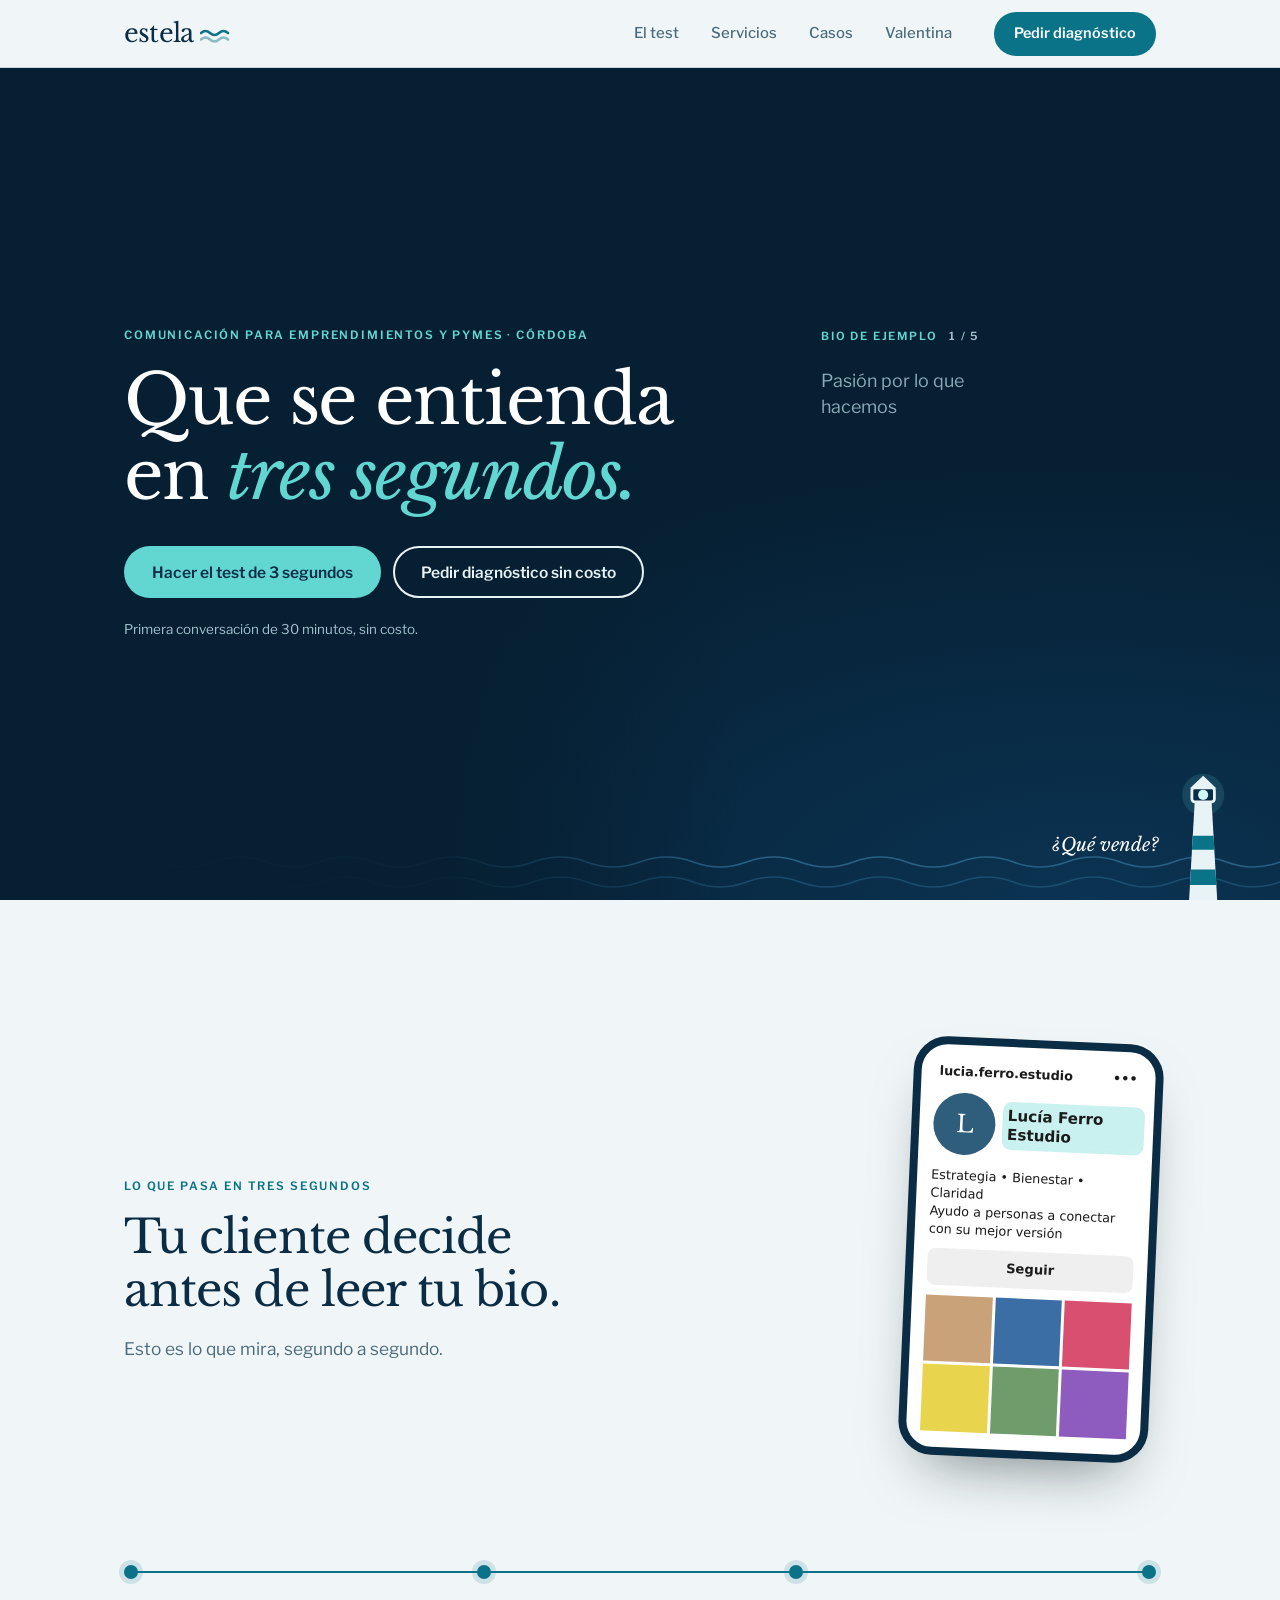
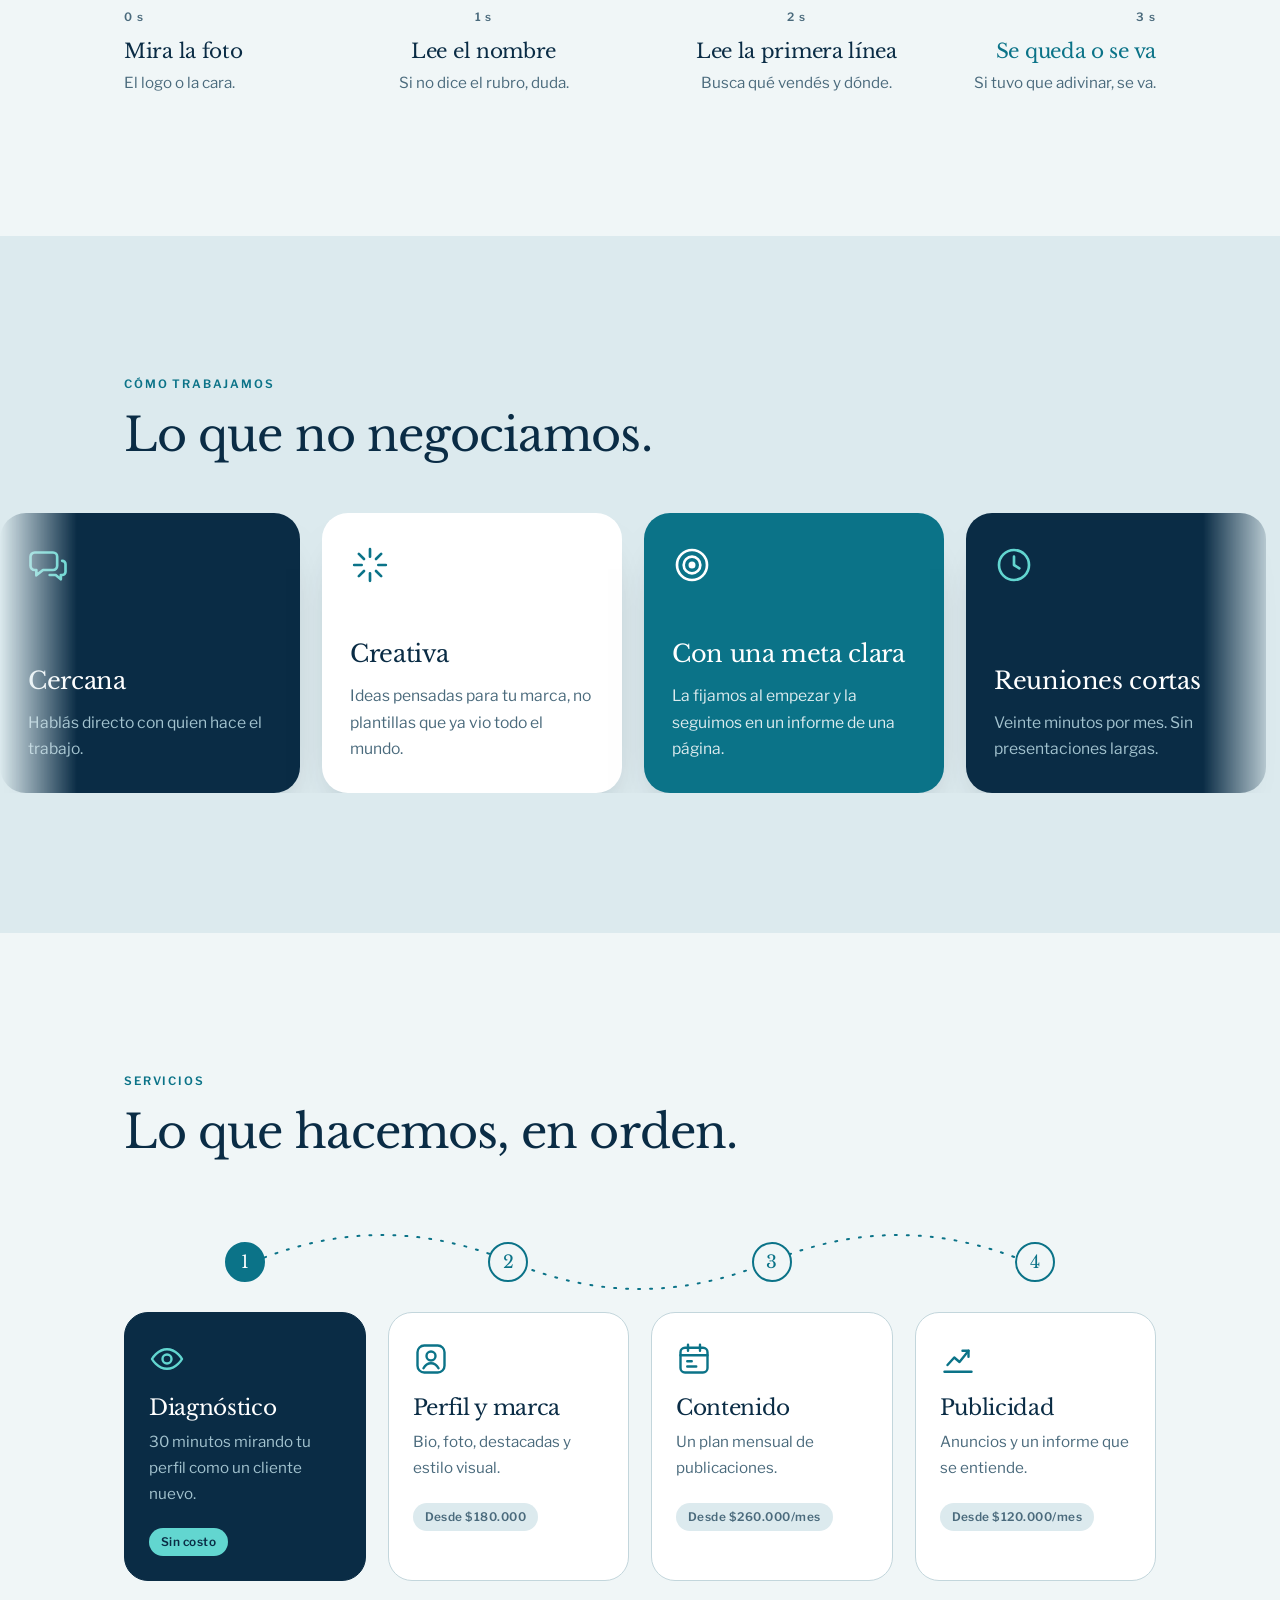
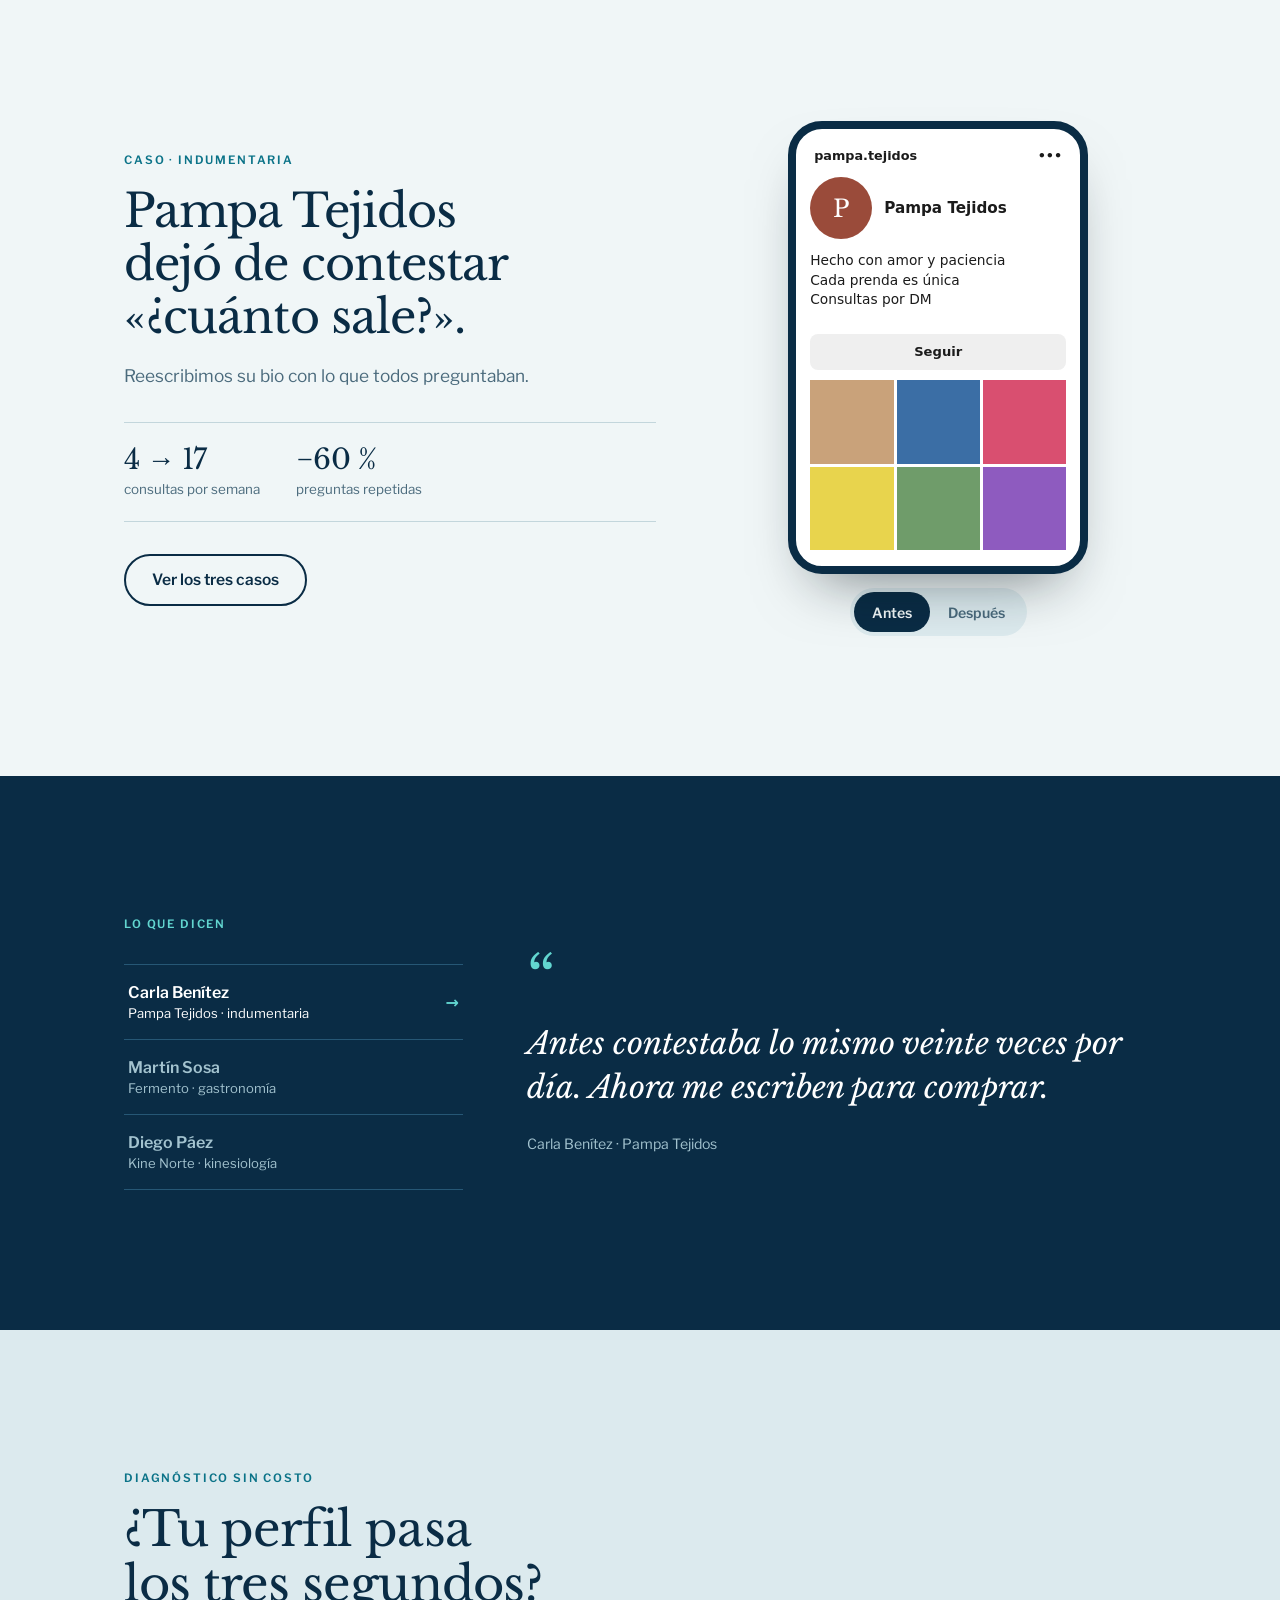
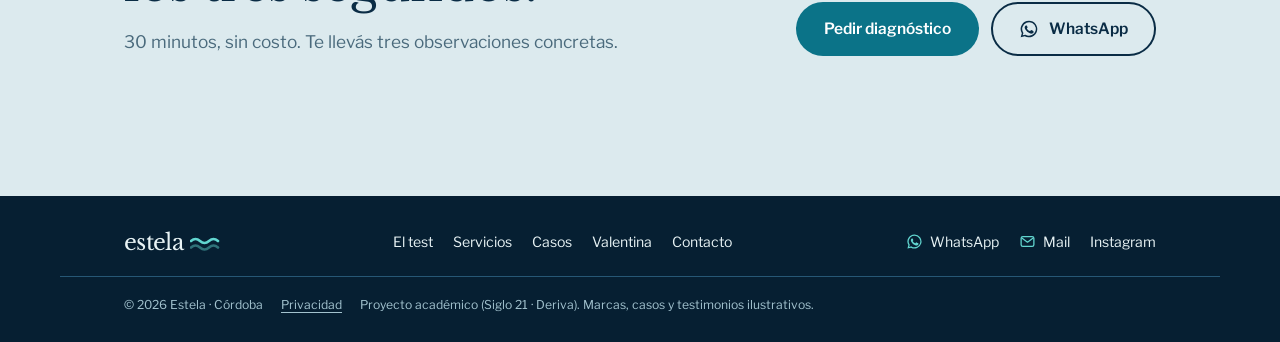
==== commit 4ac58276: "Carga más prolija: fuentes propias precargadas y menos trabajo al scrollear - Libre Baskerville y Li" ====
--- a/index.html
+++ b/index.html
@@ -13,10 +13,10 @@
 <meta property="og:title" content="Estela · Que se entienda en tres segundos">
 <meta property="og:description" content="Agencia de comunicación para emprendimientos y PyMEs. Ordenamos lo que tu marca dice para que se entienda rápido. Diagnóstico de 30 minutos sin costo.">
 <link rel="icon" href="favicon.svg" type="image/svg+xml">
-<link rel="preconnect" href="https://fonts.googleapis.com">
-<link rel="preconnect" href="https://fonts.gstatic.com" crossorigin>
-<link rel="stylesheet" href="https://fonts.googleapis.com/css2?family=Libre+Baskerville:ital,wght@0,400;0,700;1,400&family=Libre+Franklin:wght@400;500;600;700&display=swap">
-<link rel="stylesheet" href="css/estela.css?v=20261028b">
+<link rel="preload" href="fuentes/libre-baskerville.woff2" as="font" type="font/woff2" crossorigin>
+<link rel="preload" href="fuentes/libre-baskerville-italica.woff2" as="font" type="font/woff2" crossorigin>
+<link rel="preload" href="fuentes/libre-franklin.woff2" as="font" type="font/woff2" crossorigin>
+<link rel="stylesheet" href="css/estela.css?v=20261029a">
 </head>
 <body>
 <a class="saltar" href="#principal">Saltar al contenido</a>
@@ -205,7 +205,7 @@
     <span>Proyecto académico (Siglo 21 · Deriva). Marcas, casos y testimonios ilustrativos.</span>
   </div>
 </footer>
-<script src="js/datos.js?v=20261028b"></script>
-<script src="js/estela.js?v=20261028b"></script>
+<script src="js/datos.js?v=20261029a"></script>
+<script src="js/estela.js?v=20261029a"></script>
 </body>
 </html>
--- a/css/estela.css
+++ b/css/estela.css
@@ -2,6 +2,11 @@
    Carta náutica de noche: el acento es la luz de la baliza.
    Tipografía clásica: Libre Baskerville (títulos) + Libre Franklin (texto y etiquetas).
    El acento cambia según el fondo con --baliza (se redefine en .oscuro). */
+/* fuentes servidas desde el propio sitio (licencia OFL), precargadas en cada página */
+@font-face{font-family:"Libre Baskerville";font-style:normal;font-weight:400 700;font-display:swap;src:url("../fuentes/libre-baskerville.woff2") format("woff2")}
+@font-face{font-family:"Libre Baskerville";font-style:italic;font-weight:400;font-display:swap;src:url("../fuentes/libre-baskerville-italica.woff2") format("woff2")}
+@font-face{font-family:"Libre Franklin";font-style:normal;font-weight:100 900;font-display:swap;src:url("../fuentes/libre-franklin.woff2") format("woff2")}
+
 :root{
   --mar:#0A2C45; --mar-2:#103F5E; --mar-3:#061F32;
   --espuma:#F0F6F7; --espuma-2:#DCEAEE;
@@ -31,9 +36,6 @@
 .saltar{position:absolute;left:12px;top:-80px;z-index:100;background:var(--mar);color:#fff;padding:12px 16px;border-radius:10px;text-decoration:none;font-weight:600}
 .saltar:focus{top:12px}
 
-/* navegación entre páginas: la cabecera queda quieta y el contenido cambia suave */
-@view-transition{navigation:auto}
-::view-transition-old(root),::view-transition-new(root){animation-duration:.32s}
 
 /* etiquetas y botones */
 .ceja{font:600 .72rem/1.4 var(--etiqueta);letter-spacing:.16em;text-transform:uppercase;color:var(--baliza)}
@@ -55,8 +57,8 @@
 .ola{font-style:italic;color:var(--baliza)}
 
 /* ---------- cabecera ---------- */
-.cab{position:sticky;top:0;z-index:50;height:var(--cab);background:rgba(240,246,247,.92);backdrop-filter:blur(10px);-webkit-backdrop-filter:blur(10px);
-  border-bottom:1px solid var(--linea);view-transition-name:cabecera}
+.cab{position:sticky;top:0;z-index:50;height:var(--cab);background:rgba(240,246,247,.97);
+  border-bottom:1px solid var(--linea)}
 .cab .ancho{height:100%;display:flex;align-items:center;gap:28px}
 .logo{display:inline-flex;align-items:center;gap:7px;font:400 1.6rem/1 var(--display);letter-spacing:-.03em;text-decoration:none;color:var(--tinta)}
 .logo svg{margin-top:4px}
@@ -182,7 +184,7 @@
 .corriente{margin-top:52px;overflow:hidden;
   -webkit-mask:linear-gradient(90deg,transparent,#000 6%,#000 94%,transparent);mask:linear-gradient(90deg,transparent,#000 6%,#000 94%,transparent)}
 .corriente-pista{display:flex;width:max-content;animation:corriente 52s linear infinite}
-.corriente:hover .corriente-pista,.corriente.pausa .corriente-pista{animation-play-state:paused}
+.corriente:hover .corriente-pista,.corriente.pausa .corriente-pista,.corriente.fuera .corriente-pista{animation-play-state:paused}
 .corriente-set{display:flex;gap:22px;padding-right:22px}
 @keyframes corriente{to{transform:translateX(-50%)}}
 .carta{flex:0 0 300px;border-radius:26px;padding:32px 28px 30px;display:flex;flex-direction:column;gap:14px;min-height:280px;
@@ -548,17 +550,23 @@
   .pie-links{gap:4px 16px}
 }
 
+/* formulario: ayuda del mail, casilla de novedades y acciones al terminar */
+.ayuda{font-size:.82rem;color:var(--tinta-suave);margin:2px 0 0}
+.casilla{display:flex;gap:12px;align-items:flex-start;margin:2px 0 18px;font-size:.88rem;line-height:1.5;color:var(--tinta-suave);cursor:pointer}
+.casilla input{width:20px;height:20px;margin-top:2px;flex:none;accent-color:var(--baliza)}
+.listo-acciones{display:flex;flex-wrap:wrap;gap:10px;margin-top:22px}
+.listo .listo-acciones .btn{margin-top:0}
+
 /* ilustraciones de servicios en el celu: más altas para que las tarjetas no se pisen */
 @media (max-width:600px){.vis{aspect-ratio:1/1;border-radius:24px}.bio-card{width:76%;padding:18px 18px}.bio-card p{font-size:.86rem}.bio-card.antes{top:9%}.bio-card.despues{bottom:9%}.vis-diag .nota{font-size:.76rem;padding:10px 11px}}
 
 /* aparición al bajar */
-.aparece{opacity:0;transform:translateY(18px);transition:opacity .7s var(--ease),transform .7s var(--ease)}
+.aparece{opacity:0;transform:translateY(12px);transition:opacity .45s var(--ease),transform .45s var(--ease)}
 .aparece.visto{opacity:1;transform:none}
 
 @media (prefers-reduced-motion:reduce){
   html{scroll-behavior:auto}
   *,*::before,*::after{animation-duration:.001ms!important;animation-iteration-count:1!important;transition-duration:.001ms!important}
-  @view-transition{navigation:none}
   .aparece{opacity:1;transform:none}
   .cartas{scroll-behavior:auto}
 }
